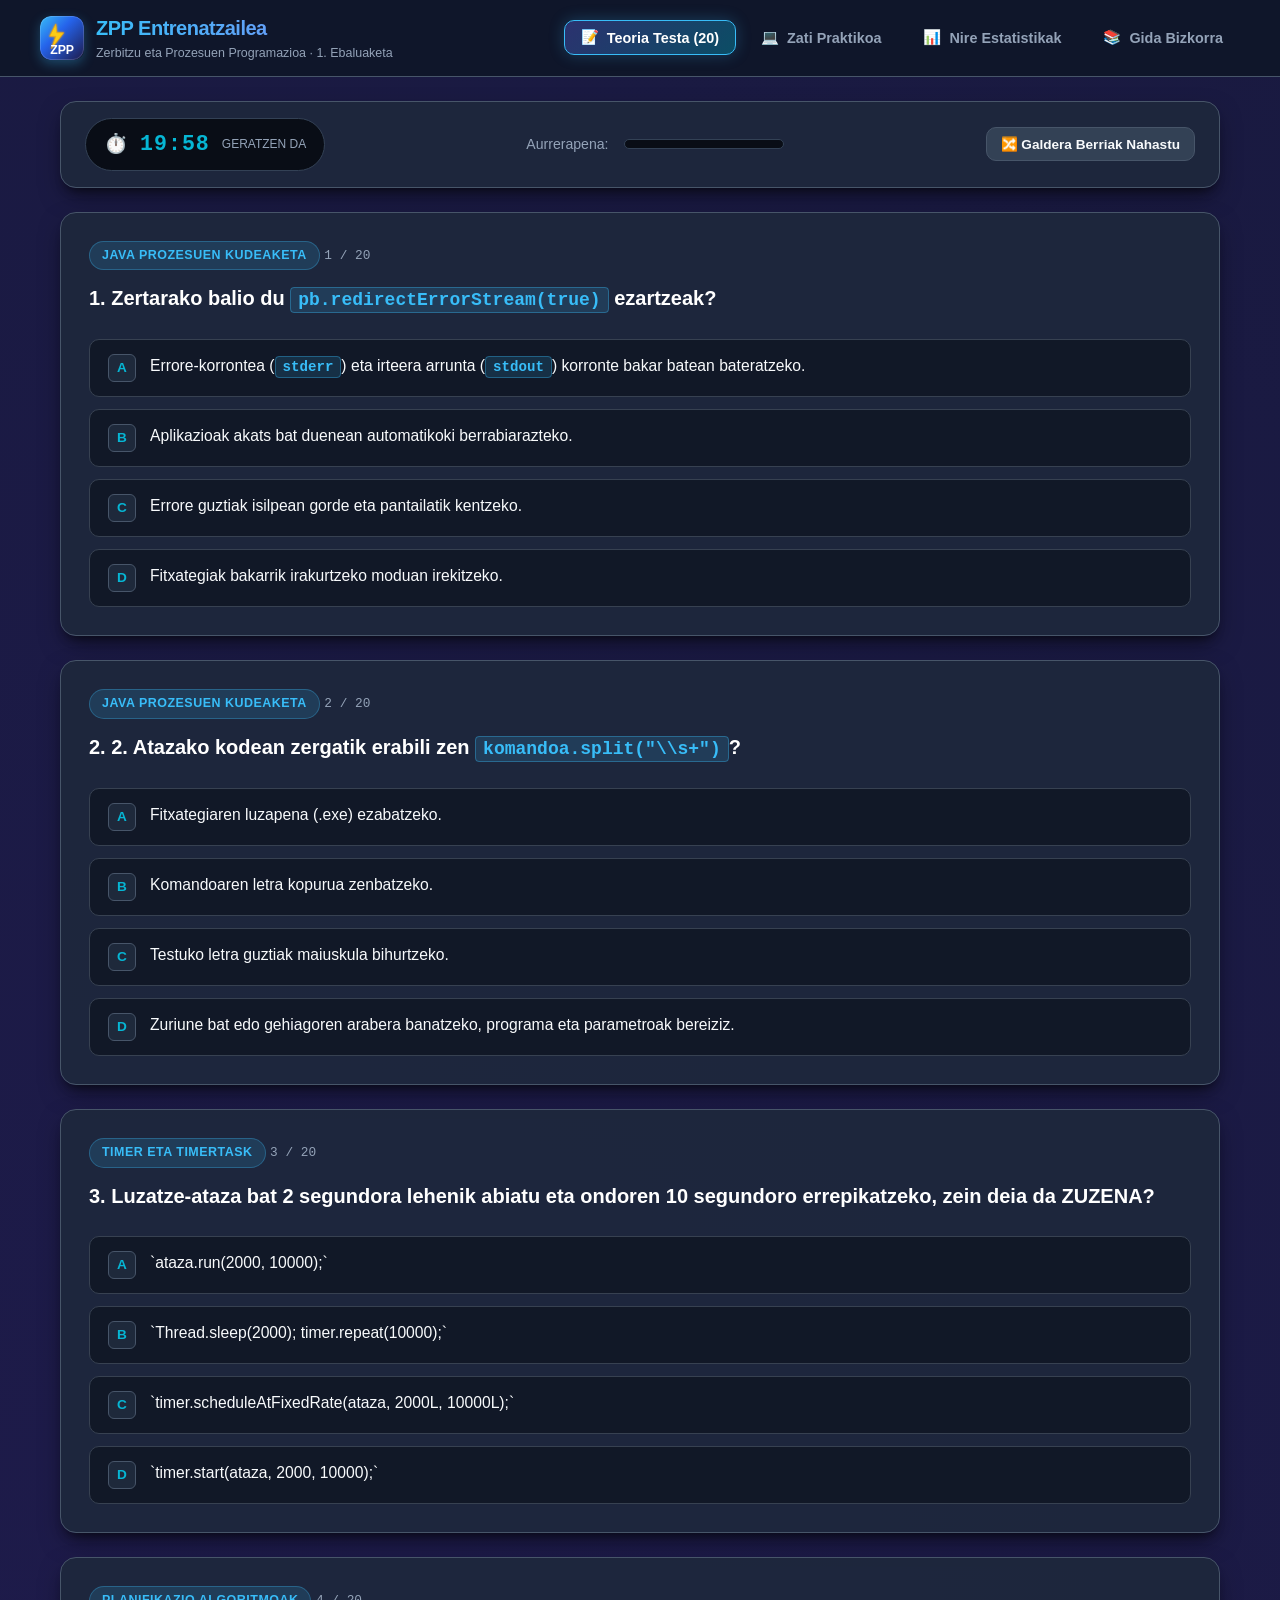
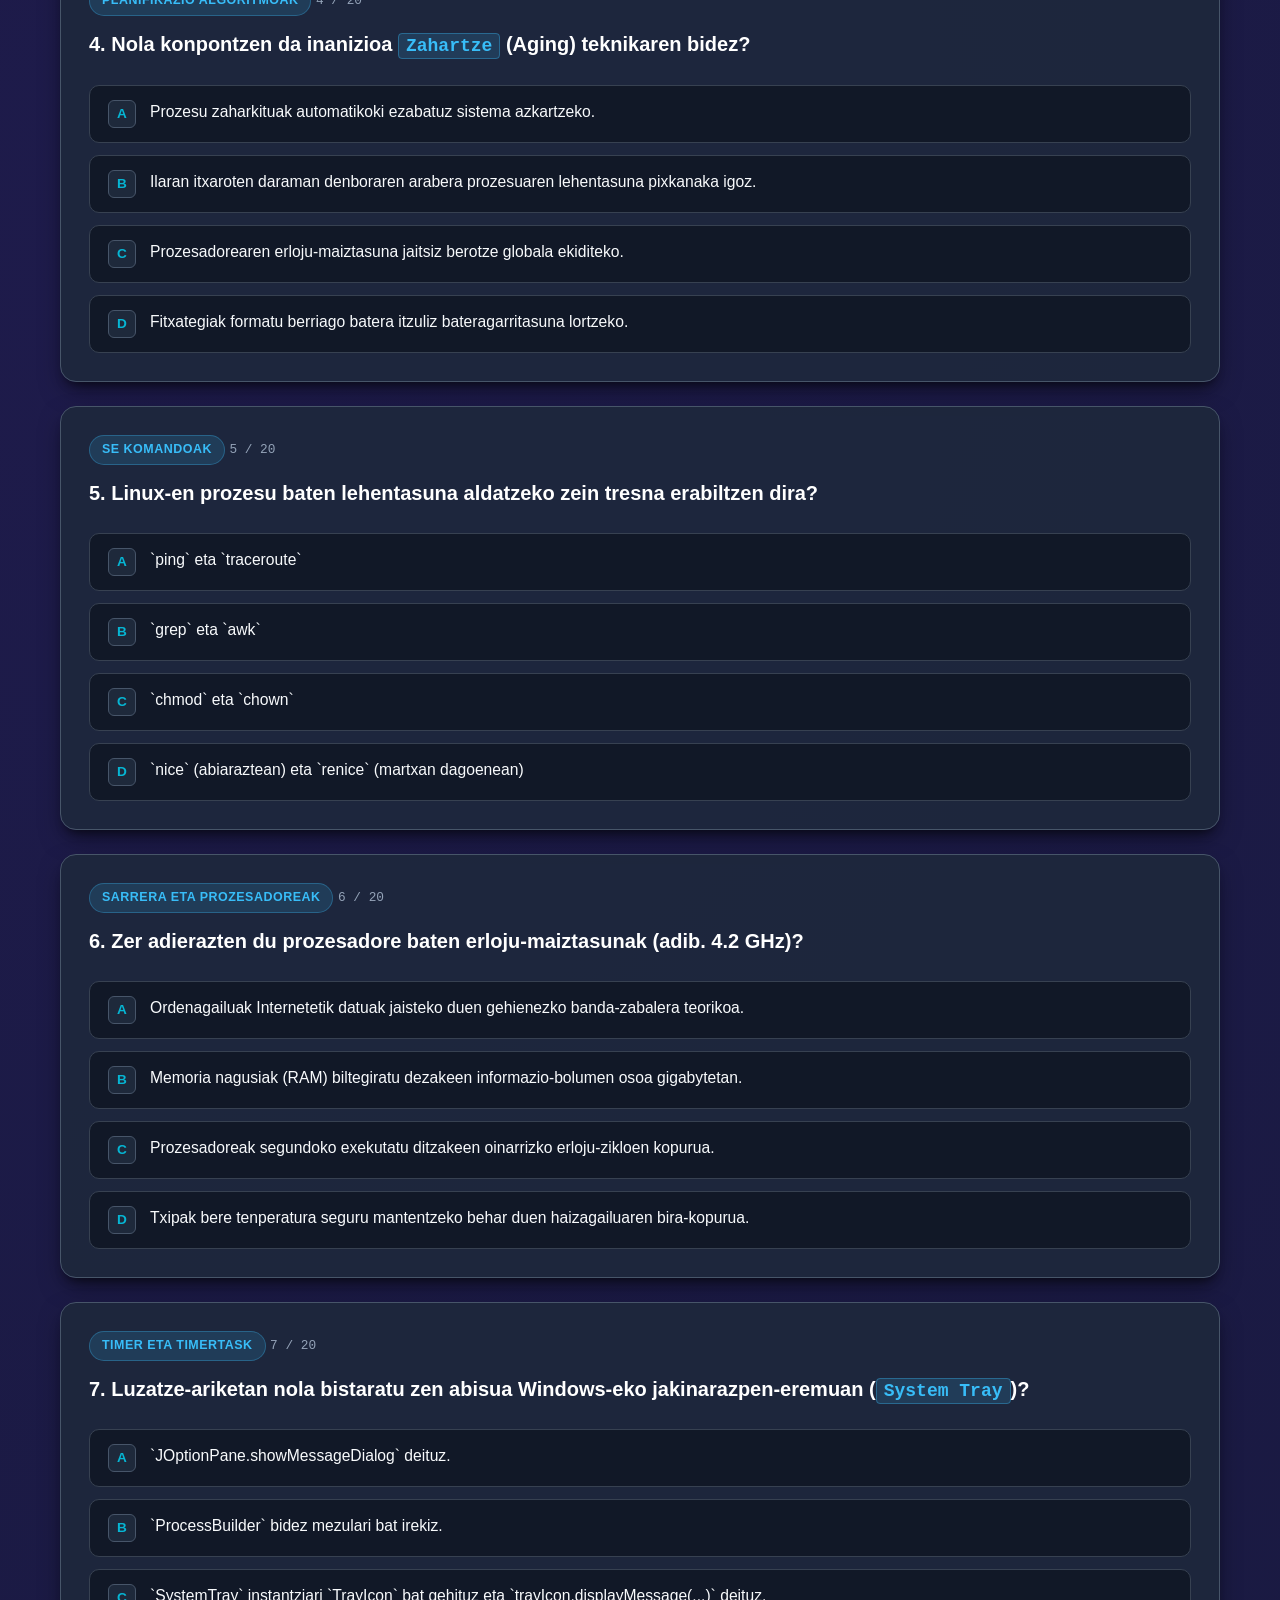
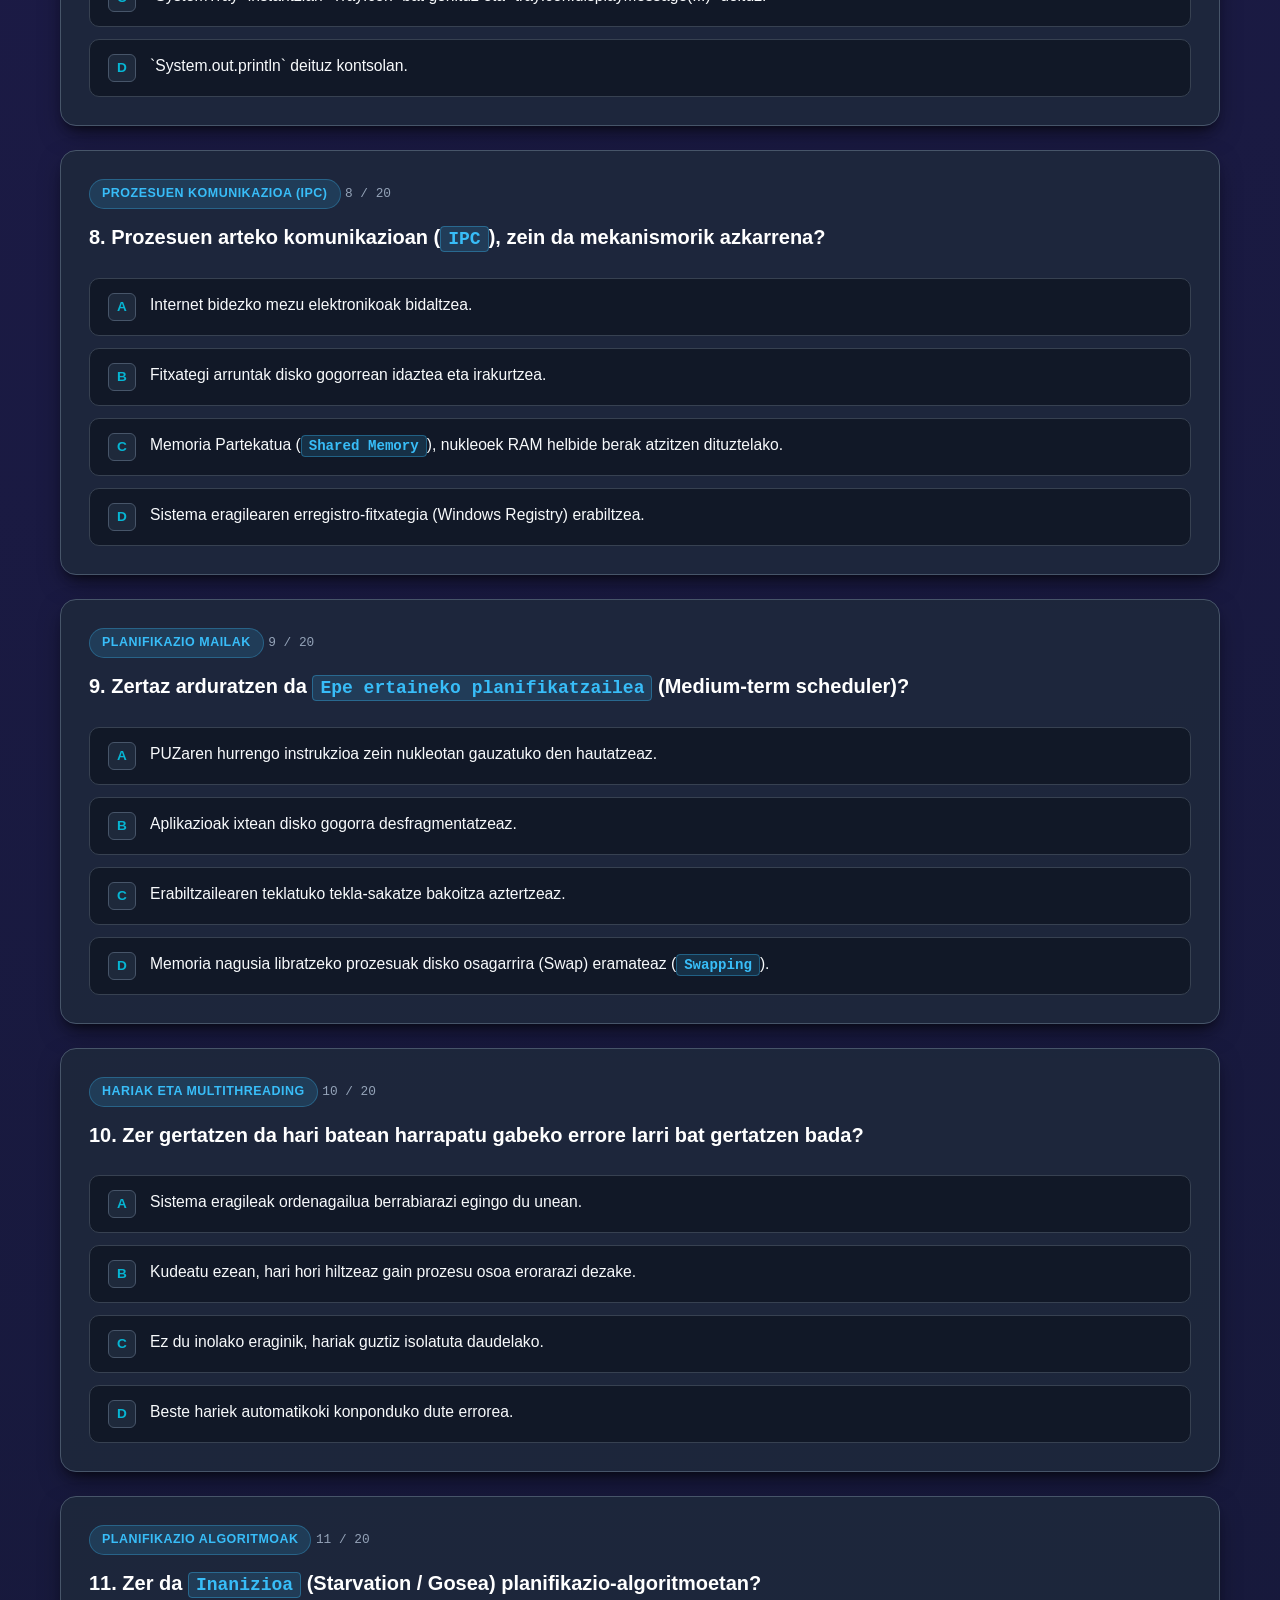
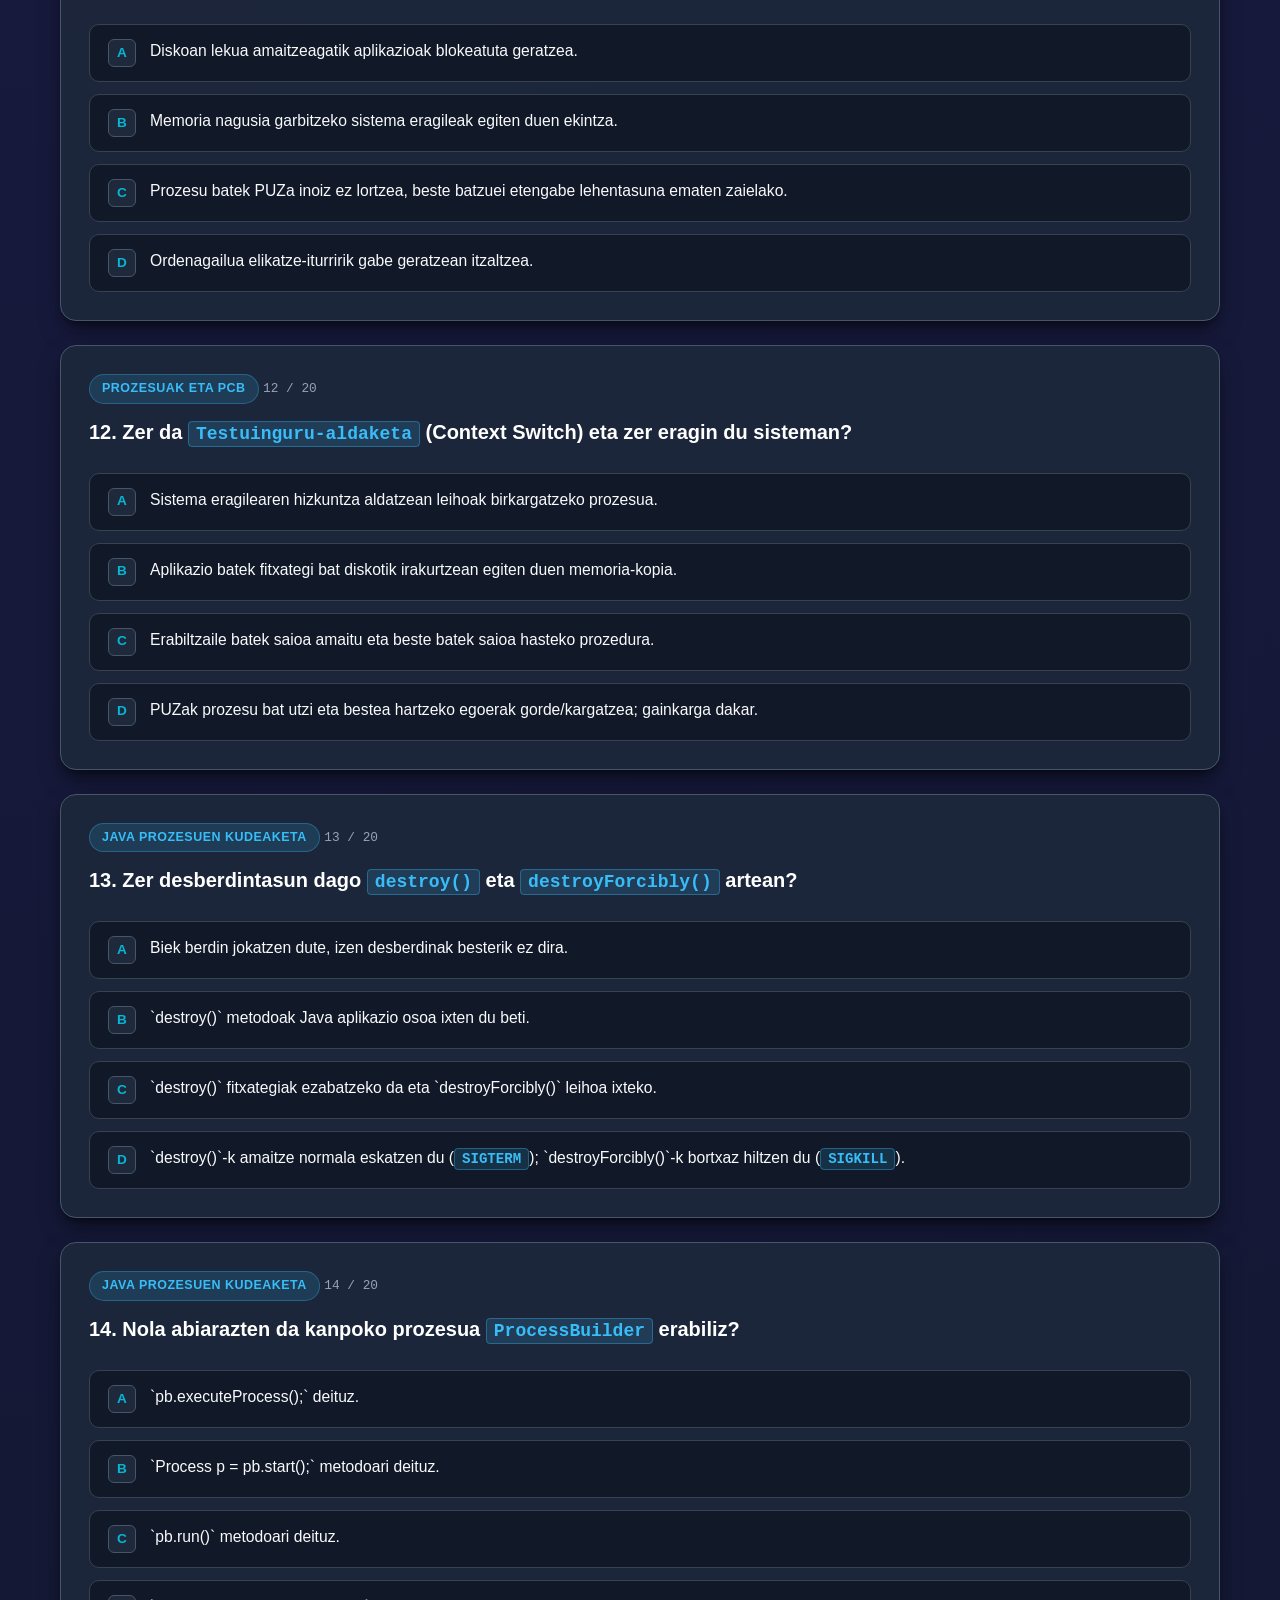
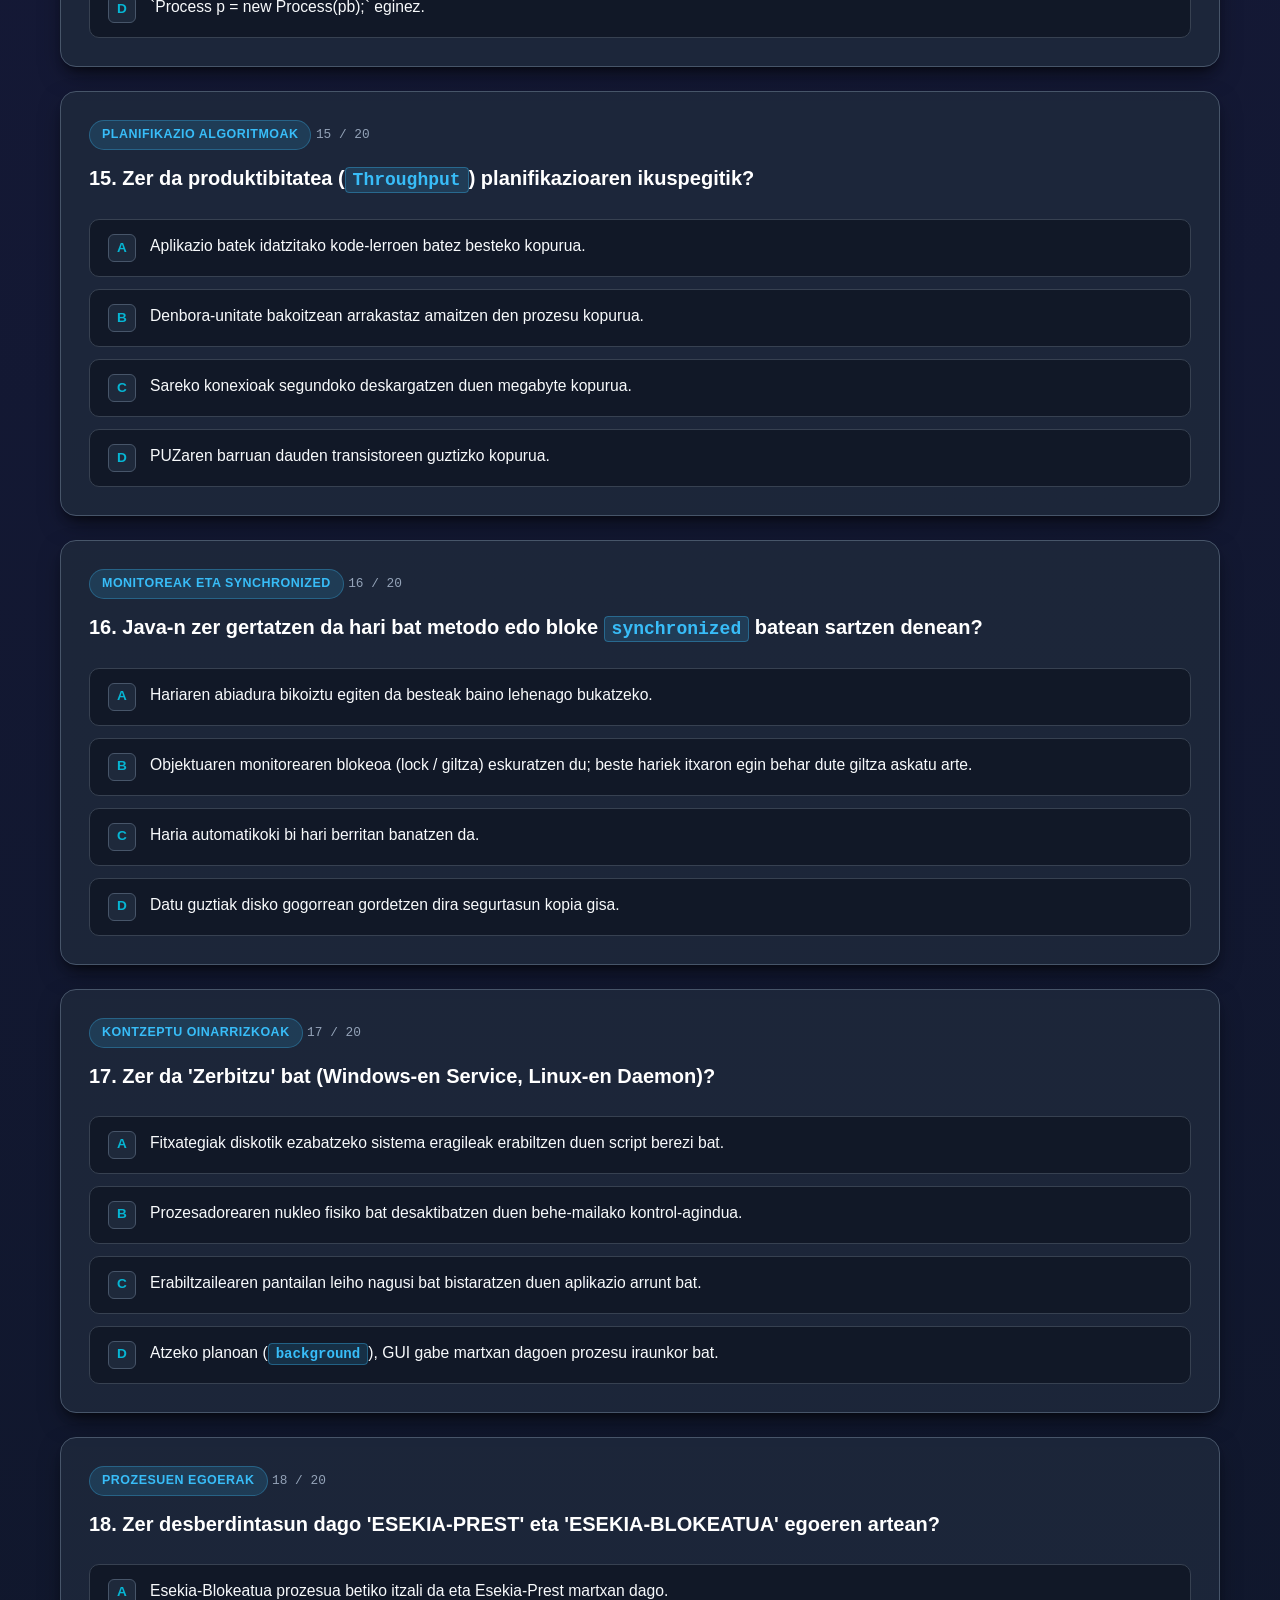
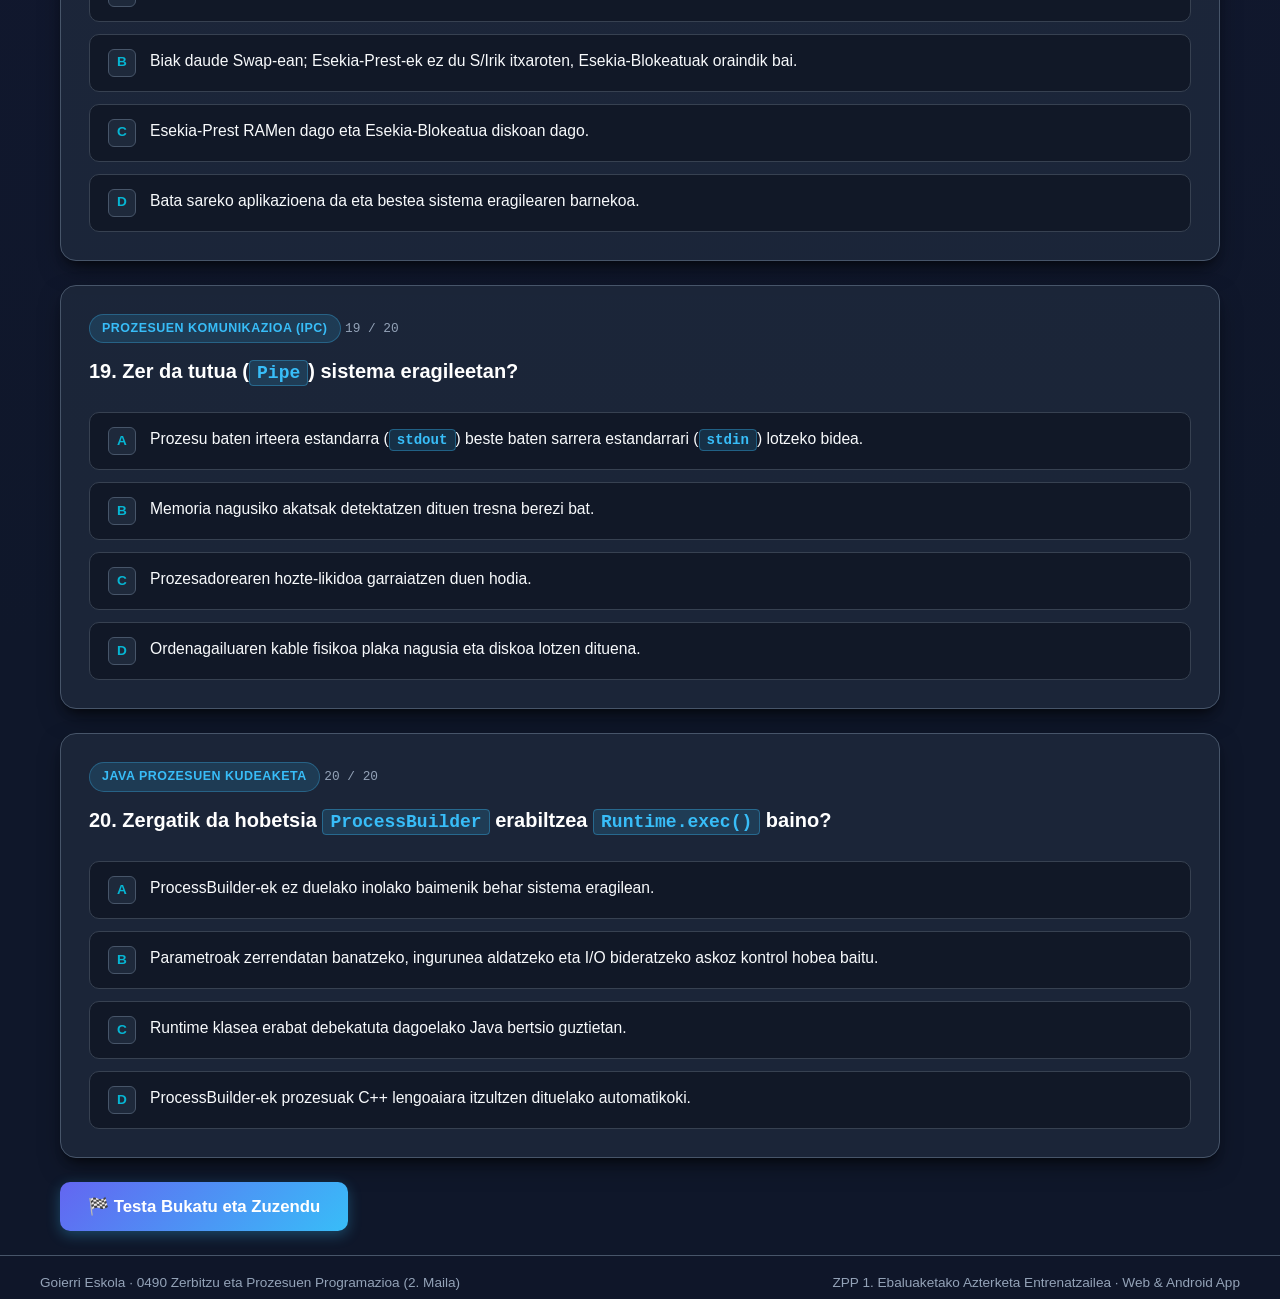
==== zpp_entrenatzailea/app/index.html @ 5a64b6e7 "ZPP 1. Ebaluaketa: Azterketa Entrenatzailea (Web App, Android APK, Ariketak eta Teoria)" ====
<!DOCTYPE html>
<html lang="eu">
<head>
  <meta charset="UTF-8">
  <meta name="viewport" content="width=device-width, initial-scale=1.0">
  <title>ZPP 1. Ebaluaketa - Azterketa Entrenatzailea</title>
  <link rel="stylesheet" href="css/style.css">
  <link rel="icon" type="image/svg+xml" href="icons/favicon.svg">
</head>
<body>

  <!-- =========================================================================
       GOIBURUA ETA NABIGAZIOA
       ========================================================================= -->
  <header>
    <div class="header-container">
      <div class="brand">
        <img src="icons/app-header-icon.svg" class="brand-icon-img" alt="ZPP">
        <div class="brand-text">
          <h1>ZPP Entrenatzailea</h1>
          <span>Zerbitzu eta Prozesuen Programazioa · 1. Ebaluaketa</span>
        </div>
      </div>

      <nav>
        <button class="nav-btn active" data-target="teoria">
          <span>📝</span>
          <span>Teoria Testa (20)</span>
        </button>
        <button class="nav-btn" data-target="praktika">
          <span>💻</span>
          <span>Zati Praktikoa</span>
        </button>
        <button class="nav-btn" data-target="estatistikak">
          <span>📊</span>
          <span>Nire Estatistikak</span>
        </button>
        <button class="nav-btn" data-target="laburpena">
          <span>📚</span>
          <span>Gida Bizkorra</span>
        </button>
      </nav>
    </div>
  </header>

  <!-- =========================================================================
       EDUKI NAGUSIA
       ========================================================================= -->
  <main>

    <!-- TAB 1: TEORIA TESTA -->
    <section id="tab-teoria" class="tab-content active">
      <!-- GOIKO KONTROL BARRA: TENPORIZADOREA ETA AURRERAPENA -->
      <div class="test-top-bar">
        <div class="timer-box">
          <span class="timer-icon">⏱️</span>
          <span id="timer-display" class="timer-value">20:00</span>
          <span style="font-size:0.75rem; color:var(--text-muted); text-transform:uppercase;">Geratzen da</span>
        </div>

        <div class="test-progress-info">
          <div style="font-size:0.88rem; color:var(--text-muted);">Aurrerapena:</div>
          <div class="progress-track">
            <div id="progress-bar-fill" class="progress-fill"></div>
          </div>
        </div>

        <div style="display:flex; gap:8px;">
          <button class="btn-secondary" onclick="eskatuTestaBerrezarri()" style="font-size:0.85rem; padding:8px 14px;">
            🔀 Galdera Berriak Nahastu
          </button>
        </div>
      </div>

      <!-- EMAITZEN TXARTELA (TESTA AMAITZEAN BISTARATZEN DA) -->
      <div id="test-results-card" class="results-card" style="display:none;">
        <div class="results-score-circle">
          <span id="score-num" class="results-score-num">0.0</span>
          <span class="results-score-total">/ 10</span>
        </div>
        <div id="verdict-text" class="results-verdict pass">GAINDITUA!</div>
        <p style="color:var(--text-muted); max-width:600px; margin:0 auto;">
          Aztertu azpian galdera bakoitzaren emaitza xehea eta azalpen teorikoa. Akatsik baduzu, sakatu botoi gorria soilik huts egindakoak birpasatzeko!
        </p>

        <div class="results-stats-row">
          <div class="stat-item">
            <div id="stat-correct-count" class="stat-num correct">0</div>
            <div class="stat-label">Zuzenak</div>
          </div>
          <div class="stat-item">
            <div id="stat-wrong-count" class="stat-num wrong">0</div>
            <div class="stat-label">Okerrak</div>
          </div>
          <div class="stat-item">
            <div id="stat-total-count" class="stat-num total">20</div>
            <div class="stat-label">Guztira</div>
          </div>
        </div>
      </div>

      <!-- GALDEREN ZERRENDA -->
      <div id="test-questions-container"></div>

      <!-- BEHEKO EKINTZA BARRA -->
      <div id="test-actions-bar" class="test-actions"></div>
    </section>

    <!-- TAB 2: ZATI PRAKTIKOA (4 AZTERKETA MODUAK) -->
    <section id="tab-praktika" class="tab-content">
      <div class="sub-nav">
        <button class="sub-nav-btn active" data-mode="azalpenak">📖 Kodearen Azalpena</button>
        <button class="sub-nav-btn" data-mode="betetzeak">🧩 Hutsuneak Bete</button>
        <button class="sub-nav-btn" data-mode="zuzenketak">🐛 Akatsak Zuzendu</button>
        <button class="sub-nav-btn" data-mode="idazteak">✍️ Kode Zatia Idatzi</button>
      </div>

      <!-- 1. MODUA: KODEAREN AZALPENA (KLASEKO ATALAK) -->
      <div id="praktika-azalpenak-panel">
        <div style="display:flex; gap:8px; margin-bottom:16px; flex-wrap:wrap;" id="azalpen-ariketak-list"></div>

        <div class="ide-window">
          <div class="ide-top-bar">
            <div class="ide-dots">
              <span class="ide-dot red"></span>
              <span class="ide-dot yellow"></span>
              <span class="ide-dot green"></span>
            </div>
            <div class="ide-filename">
              <span>📄</span>
              <span id="ide-filename-display">Fitxategia.java</span>
            </div>
            <div style="font-size:0.75rem; color:#64748b; font-family:var(--font-mono);">Java 17 / UTF-8</div>
          </div>
          <div class="code-container" id="ide-code-content"></div>
        </div>

        <div class="question-card">
          <h3 id="azalpen-titulua" style="color:var(--accent-cyan); margin-bottom:6px;">Ariketaren Izenburua</h3>
          <p id="azalpen-deskribapena" style="color:var(--text-muted); margin-bottom:16px;"></p>
          
          <h4 style="color:#fff; margin-bottom:12px;">🔑 Funtsezko Kontzeptuak eta Mekanismoak:</h4>
          <div id="azalpen-kontzeptuak-list"></div>

          <h4 style="color:#fff; margin:20px 0 12px;">❓ Azterketako Balizko Galderak eta Arrazoiketak:</h4>
          <div id="azalpen-galderak-list"></div>
        </div>
      </div>

      <!-- 2. MODUA: KODEAN HUTSUNEAK BETE -->
      <div id="praktika-betetzeak-panel" style="display:none;">
        <div style="display:flex; gap:8px; margin-bottom:16px; flex-wrap:wrap;" id="fill-selector-list"></div>

        <div class="question-card">
          <span class="q-badge">KODE OSATZEA · HUTSUNEAK BETE</span>
          <h3 id="fill-titulua" style="color:#fff; margin:10px 0;">Erronkaren Izenburua</h3>
          <p id="fill-argibidea" style="color:var(--text-muted); margin-bottom:18px;"></p>

          <div class="ide-window">
            <div class="ide-top-bar">
              <div class="ide-dots">
                <span class="ide-dot red"></span>
                <span class="ide-dot yellow"></span>
                <span class="ide-dot green"></span>
              </div>
              <div class="ide-filename"><span>Osatu hutsuneak (_) kode zuzenarekin:</span></div>
              <div></div>
            </div>
            <div class="code-container" id="fill-code-container"></div>
          </div>

          <div style="margin-top:20px; display:flex; gap:12px; align-items:center;">
            <button id="fill-check-btn" class="btn-primary">Egiaztatu Erantzuna</button>
          </div>

          <div id="fill-feedback" style="margin-top:16px; display:none;"></div>
        </div>
      </div>

      <!-- 3. MODUA: AKATSAK ZUZENDU (BUG HUNTER) -->
      <div id="praktika-zuzenketak-panel" style="display:none;">
        <div style="display:flex; gap:8px; margin-bottom:16px; flex-wrap:wrap;" id="bug-selector-list"></div>

        <div class="question-card">
          <span class="q-badge" style="background:rgba(239, 68, 68, 0.2); color:var(--accent-red); border-color:rgba(239, 68, 68, 0.4);">
            BUG HUNTER · AZTERTU ETA ZUZENDU
          </span>
          <h3 id="bug-titulua" style="color:#fff; margin:10px 0;">Erronkaren Izenburua</h3>
          <p id="bug-enuntziatua" style="color:var(--text-muted); margin-bottom:18px;"></p>

          <div class="ide-window">
            <div class="ide-top-bar">
              <div class="ide-dots">
                <span class="ide-dot red"></span>
                <span class="ide-dot yellow"></span>
                <span class="ide-dot green"></span>
              </div>
              <div class="ide-filename"><span>⚠️ Akatsa duen kode zatia:</span></div>
              <div></div>
            </div>
            <div class="code-container" id="bug-code-display"></div>
          </div>

          <h4 style="margin:20px 0 12px; color:var(--accent-yellow);">Zein da akatsa eta nola konpondu?</h4>
          <div class="options-grid" id="bug-options-container"></div>

          <div id="bug-solution-panel" style="display:none;"></div>
        </div>
      </div>

      <!-- 4. MODUA: KODE ZATIA IDATZI -->
      <div id="praktika-idazteak-panel" style="display:none;">
        <div style="display:flex; gap:8px; margin-bottom:16px; flex-wrap:wrap;" id="write-selector-list"></div>

        <div class="question-card">
          <span class="q-badge" style="background:rgba(168, 85, 247, 0.2); color:#c084fc; border-color:rgba(168, 85, 247, 0.4);">
            AZTERKETA ARIKETA · KODEA IDATZI
          </span>
          <h3 id="write-titulua" style="color:#fff; margin:10px 0;">Erronkaren Izenburua</h3>
          <p id="write-argibidea" style="color:var(--text-muted); margin-bottom:18px;"></p>

          <div style="margin-bottom:16px;">
            <label style="display:block; margin-bottom:8px; font-weight:600; color:var(--accent-cyan); font-size:0.9rem;">
              ✍️ Idatzi zure kode soluzioa hemen:
            </label>
            <textarea id="write-user-input" class="code-textarea" rows="8" placeholder="// Idatzi hemen zure Java kodea... (adibidez: synchronized, Thread, ProcessBuilder, etab.)"></textarea>
          </div>

          <div style="display:flex; gap:12px; align-items:center; flex-wrap:wrap;">
            <button id="write-check-btn" class="btn-primary">Egiaztatu Kodea</button>
            <button id="write-solution-btn" class="btn-secondary">Erakutsi Ereduzko Kodea</button>
          </div>

          <div id="write-feedback" style="margin-top:16px; display:none;"></div>
        </div>
      </div>

    </section>

    <!-- TAB 3: ESTATISTIKAK & PUNTU AHULAK -->
    <section id="tab-estatistikak" class="tab-content">
      <div style="margin-bottom:20px; display:flex; justify-content:space-between; align-items:center; flex-wrap:wrap; gap:12px;">
        <div>
          <h2 style="color:var(--accent-cyan); margin-bottom:4px;">📊 Zure Entrenamenduaren Egoera eta Puntuazioa</h2>
          <p style="color:var(--text-muted); font-size:0.9rem;">
            Aztertu zure aurrerapena, asmatze-tasak eta indartu beharreko puntu ahulak azterketa bikain gainditzeko.
          </p>
        </div>
        <button class="btn-secondary" onclick="garbituEstatistikak()" style="font-size:0.8rem; padding:6px 12px;">
          🗑️ Datuak Berrezarri
        </button>
      </div>

      <!-- PUNTU AHULEN ALERTA BEREZIA -->
      <div id="weak-point-container"></div>

      <!-- ERRONKA / MAILA OROKORRA -->
      <div class="question-card" style="margin-bottom:20px; background:linear-gradient(135deg, rgba(30,41,59,0.9), rgba(15,23,42,0.9)); border-color:var(--accent-indigo);">
        <div style="display:flex; justify-content:space-between; align-items:center; flex-wrap:wrap; gap:12px;">
          <div>
            <div style="font-size:0.82rem; color:var(--accent-blue); text-transform:uppercase; font-weight:700;">Zure Entrenamendu Maila</div>
            <h3 id="stat-user-level" style="font-size:1.4rem; color:#fff; margin:4px 0;">Hasiberria (Junior Harilaria)</h3>
            <div id="stat-level-desc" style="font-size:0.85rem; color:var(--text-muted);">Egin testak eta ariketak puntuazioa eta XP igotzeko!</div>
          </div>
          <div style="text-align:right;">
            <div style="font-size:0.82rem; color:var(--text-muted);">Guztira XP</div>
            <div id="stat-total-xp" style="font-size:1.8rem; font-weight:800; color:var(--accent-cyan); font-family:var(--font-mono);">0 XP</div>
          </div>
        </div>
      </div>

      <!-- TRESNA NAGUSIAK (KPIs) -->
      <div class="stats-overview-grid">
        <div class="stat-widget">
          <div class="stat-widget-label">Egindako Testak</div>
          <div id="stat-total-tests" class="stat-widget-num">0</div>
        </div>
        <div class="stat-widget">
          <div class="stat-widget-label">Bataz Besteko Nota</div>
          <div id="stat-avg-score" class="stat-widget-num" style="color:var(--accent-yellow);">-</div>
        </div>
        <div class="stat-widget">
          <div class="stat-widget-label">Nota Altuena</div>
          <div id="stat-max-score" class="stat-widget-num" style="color:var(--accent-green);">-</div>
        </div>
        <div class="stat-widget">
          <div class="stat-widget-label">Praktikak Osatuta</div>
          <div id="stat-practice-completed" class="stat-widget-num" style="color:var(--accent-blue);">0 / 33</div>
        </div>
      </div>

      <!-- GAIAREN ARABERAKO ARRAKASTA ETA PUNTU AHULAK -->
      <div class="question-card" style="margin-bottom:20px;">
        <h3 style="color:#fff; margin-bottom:12px; display:flex; align-items:center; gap:8px;">
          <span>🎯</span>
          <span>Gaien Araberako Asmatze Tasa (Puntu Ahulak detektatzeko)</span>
        </h3>
        <p style="color:var(--text-muted); font-size:0.88rem; margin-bottom:16px;">
          Gai bakoitzean egindako akats eta zuzenen portzentajea. %60tik behera daudenak gorriz nabarmentzen dira.
        </p>
        <div id="stat-topics-breakdown"></div>
      </div>

      <!-- PRAKTIKA MODUEN AURRERAPENA -->
      <div class="question-card">
        <h3 style="color:#fff; margin-bottom:12px; display:flex; align-items:center; gap:8px;">
          <span>💻</span>
          <span>Zati Praktikoaren Aurrerapena (4 Moduak)</span>
        </h3>
        <div id="stat-practical-breakdown" style="display:grid; grid-template-columns:repeat(auto-fit, minmax(220px, 1fr)); gap:14px;"></div>
      </div>
    </section>

    <!-- TAB 4: GIDA BIZKORRA (LABURPENA ETA DIAGRAMAK) -->
    <section id="tab-laburpena" class="tab-content">
      <div style="margin-bottom:20px;">
        <h2 style="color:var(--accent-cyan); margin-bottom:6px;">1. Ebaluaketako Teoria Orokorraren Laburpena</h2>
        <p style="color:var(--text-muted);">
          Gako kontzeptuak, SVG diagramak, taulak, SEren algoritmoak, Java ProcessBuilder, Multithreading, eta Sinkronizazioaren 5 arazo nagusiak begiratu batean.
        </p>
      </div>

      <div id="laburpen-container"></div>
    </section>

  </main>

  <!-- =========================================================================
       MODAL: TESTA AMAITZEKO / NABIGAZIO BAIEZTAPENA
       ========================================================================= -->
  <div id="confirm-modal-overlay" class="modal-overlay">
    <div class="modal-box">
      <h3 id="modal-title-text" class="modal-title">⚠️ Testa martxan dago</h3>
      <p id="modal-message-text" class="modal-msg">Ziur zaude?</p>
      <div class="modal-actions">
        <button id="modal-btn-cancel" class="btn-secondary">Utzi (Jarraitu Testarekin)</button>
        <button id="modal-btn-confirm" class="btn-primary" style="background:var(--accent-red); border-color:var(--accent-red);">Bai, Irten</button>
      </div>
    </div>
  </div>

  <!-- =========================================================================
       OINA
       ========================================================================= -->
  <footer>
    <div style="max-width:1200px; margin:0 auto; display:flex; justify-content:space-between; align-items:center; flex-wrap:wrap; gap:10px;">
      <div>Goierri Eskola · 0490 Zerbitzu eta Prozesuen Programazioa (2. Maila)</div>
      <div>ZPP 1. Ebaluaketako Azterketa Entrenatzailea · Web & Android App</div>
    </div>
  </footer>

  <!-- SCRIPT-AK -->
  <script src="js/galderak.js"></script>
  <script src="js/ariketak.js"></script>
  <script src="js/syntax.js"></script>
  <script src="js/app.js"></script>
</body>
</html>
---- zpp_entrenatzailea/app/css/style.css ----
/* ==========================================================================
   ZPP AZTERKETA ENTRENATZAILEA - ESTILOAK (IDE Dark Theme Modernoa)
   ========================================================================== */

:root {
  --bg-primary: #0f172a;
  --bg-secondary: #1e293b;
  --bg-tertiary: #334155;
  --card-bg: rgba(30, 41, 59, 0.85);
  --card-border: #475569;
  --text-main: #f8fafc;
  --text-muted: #94a3b8;
  --accent-blue: #38bdf8;
  --accent-cyan: #06b6d4;
  --accent-indigo: #6366f1;
  --accent-green: #22c55e;
  --accent-red: #ef4444;
  --accent-orange: #f97316;
  --accent-yellow: #eab308;
  --code-bg: #090d16;
  --code-border: #1e293b;
  --radius-lg: 16px;
  --radius-md: 10px;
  --radius-sm: 6px;
  --shadow: 0 10px 25px -5px rgba(0, 0, 0, 0.5), 0 8px 10px -6px rgba(0, 0, 0, 0.5);
  --font-sans: 'Inter', -apple-system, BlinkMacSystemFont, "Segoe UI", Roboto, sans-serif;
  --font-mono: 'JetBrains Mono', 'Fira Code', Consolas, Monaco, monospace;
}

* {
  box-sizing: border-box;
  margin: 0;
  padding: 0;
}

body {
  font-family: var(--font-sans);
  background: radial-gradient(circle at 10% 20%, #1e1b4b 0%, #0f172a 90%);
  color: var(--text-main);
  min-height: 100vh;
  display: flex;
  flex-direction: column;
  line-height: 1.6;
}

/* --------------------------------------------------------------------------
   NAVBAR & HEADER
   -------------------------------------------------------------------------- */
header {
  background: rgba(15, 23, 42, 0.95);
  backdrop-filter: blur(12px);
  border-bottom: 1px solid var(--card-border);
  position: sticky;
  top: 0;
  z-index: 100;
  padding: 12px 24px;
}

.header-container {
  max-width: 1200px;
  margin: 0 auto;
  display: flex;
  justify-content: space-between;
  align-items: center;
  flex-wrap: wrap;
  gap: 16px;
}

.brand {
  display: flex;
  align-items: center;
  gap: 12px;
  text-decoration: none;
  color: var(--text-main);
}

.brand-icon-img {
  width: 44px;
  height: 44px;
  border-radius: var(--radius-md);
  box-shadow: 0 4px 12px rgba(56, 189, 248, 0.3);
  object-fit: contain;
}

.brand-text h1 {
  font-size: 1.25rem;
  font-weight: 700;
  letter-spacing: -0.5px;
  background: linear-gradient(90deg, #38bdf8, #818cf8);
  -webkit-background-clip: text;
  -webkit-text-fill-color: transparent;
}

.brand-text span {
  font-size: 0.78rem;
  color: var(--text-muted);
  display: block;
}

nav {
  display: flex;
  gap: 8px;
}

.nav-btn {
  background: transparent;
  color: var(--text-muted);
  border: 1px solid transparent;
  padding: 8px 16px;
  border-radius: var(--radius-md);
  font-size: 0.9rem;
  font-weight: 600;
  cursor: pointer;
  transition: all 0.2s ease;
  display: flex;
  align-items: center;
  gap: 8px;
}

.nav-btn:hover {
  color: var(--text-main);
  background: var(--bg-secondary);
}

.nav-btn.active {
  color: #fff;
  background: linear-gradient(135deg, rgba(99, 102, 241, 0.35), rgba(6, 182, 212, 0.35));
  border-color: var(--accent-blue);
  box-shadow: 0 0 15px rgba(56, 189, 248, 0.25);
}

/* --------------------------------------------------------------------------
   MAIN CONTAINER
   -------------------------------------------------------------------------- */
main {
  flex: 1;
  max-width: 1200px;
  width: 100%;
  margin: 24px auto;
  padding: 0 20px;
}

.tab-content {
  display: none;
}

.tab-content.active {
  display: block;
  animation: fadeIn 0.3s ease;
}

@keyframes fadeIn {
  from { opacity: 0; transform: translateY(6px); }
  to { opacity: 1; transform: translateY(0); }
}

/* --------------------------------------------------------------------------
   TIMER & STATUS BAR
   -------------------------------------------------------------------------- */
.test-top-bar {
  background: var(--card-bg);
  border: 1px solid var(--card-border);
  border-radius: var(--radius-lg);
  padding: 16px 24px;
  display: flex;
  justify-content: space-between;
  align-items: center;
  margin-bottom: 24px;
  box-shadow: var(--shadow);
  flex-wrap: wrap;
  gap: 16px;
}

.timer-box {
  display: flex;
  align-items: center;
  gap: 12px;
  background: #090d16;
  padding: 8px 18px;
  border-radius: 9999px;
  border: 1px solid #334155;
}

.timer-box .timer-icon {
  font-size: 1.2rem;
  animation: pulse 1.5s infinite;
}

.timer-value {
  font-family: var(--font-mono);
  font-size: 1.35rem;
  font-weight: 700;
  color: var(--accent-cyan);
  letter-spacing: 1px;
}

.timer-value.warning {
  color: var(--accent-orange);
}

.timer-value.danger {
  color: var(--accent-red);
  animation: blink 0.8s infinite;
}

@keyframes blink {
  50% { opacity: 0.5; }
}

@keyframes pulse {
  0%, 100% { transform: scale(1); }
  50% { transform: scale(1.15); }
}

.test-progress-info {
  display: flex;
  align-items: center;
  gap: 16px;
}

.progress-track {
  width: 160px;
  height: 10px;
  background: #090d16;
  border-radius: 9999px;
  overflow: hidden;
  border: 1px solid #334155;
}

.progress-fill {
  height: 100%;
  background: linear-gradient(90deg, var(--accent-indigo), var(--accent-cyan));
  width: 0%;
  transition: width 0.3s ease;
}

/* --------------------------------------------------------------------------
   QUESTION CARDS & INLINE CODE
   -------------------------------------------------------------------------- */
.question-card {
  background: var(--card-bg);
  border: 1px solid var(--card-border);
  border-radius: var(--radius-lg);
  padding: 28px;
  margin-bottom: 24px;
  box-shadow: var(--shadow);
}

.q-badge {
  display: inline-block;
  background: rgba(56, 189, 248, 0.15);
  color: var(--accent-blue);
  border: 1px solid rgba(56, 189, 248, 0.3);
  padding: 4px 12px;
  border-radius: 9999px;
  font-size: 0.78rem;
  font-weight: 600;
  margin-bottom: 12px;
  text-transform: uppercase;
  letter-spacing: 0.5px;
}

.question-title {
  font-size: 1.25rem;
  font-weight: 600;
  line-height: 1.6;
  margin-bottom: 24px;
  color: #fff;
}

/* Inline Code Highlighter */
.inline-code {
  background: rgba(56, 189, 248, 0.15);
  color: var(--accent-blue);
  border: 1px solid rgba(56, 189, 248, 0.35);
  padding: 2px 7px;
  border-radius: 4px;
  font-family: var(--font-mono);
  font-size: 0.9em;
  font-weight: 600;
}

.inline-code.kw {
  background: rgba(244, 63, 94, 0.15);
  color: #fb7185;
  border-color: rgba(244, 63, 94, 0.35);
}

.inline-code.fn {
  background: rgba(250, 204, 21, 0.15);
  color: #fde047;
  border-color: rgba(250, 204, 21, 0.35);
}

.options-grid {
  display: flex;
  flex-direction: column;
  gap: 12px;
}

.option-btn {
  background: #111827;
  border: 1px solid #374151;
  border-radius: var(--radius-md);
  padding: 14px 18px;
  text-align: left;
  color: var(--text-main);
  cursor: pointer;
  font-size: 0.98rem;
  display: flex;
  align-items: flex-start;
  gap: 14px;
  transition: all 0.2s ease;
  line-height: 1.5;
}

.option-btn:hover:not(.disabled) {
  background: #1f2937;
  border-color: var(--accent-blue);
  transform: translateX(4px);
}

.option-letter {
  display: inline-flex;
  align-items: center;
  justify-content: center;
  width: 28px;
  height: 28px;
  min-width: 28px;
  background: #1e293b;
  border: 1px solid #475569;
  border-radius: var(--radius-sm);
  font-weight: 700;
  font-size: 0.85rem;
  color: var(--accent-cyan);
}

.option-btn.selected {
  background: rgba(99, 102, 241, 0.25);
  border-color: var(--accent-indigo);
}

.option-btn.selected .option-letter {
  background: var(--accent-indigo);
  color: #fff;
  border-color: transparent;
}

.option-btn.correct {
  background: rgba(34, 197, 94, 0.2) !important;
  border-color: var(--accent-green) !important;
}

.option-btn.correct .option-letter {
  background: var(--accent-green) !important;
  color: #000 !important;
}

.option-btn.wrong {
  background: rgba(239, 68, 68, 0.2) !important;
  border-color: var(--accent-red) !important;
}

.option-btn.wrong .option-letter {
  background: var(--accent-red) !important;
  color: #fff !important;
}

.explanation-box {
  margin-top: 16px;
  padding: 16px;
  border-radius: var(--radius-md);
  background: rgba(15, 23, 42, 0.9);
  border-left: 4px solid var(--accent-blue);
  font-size: 0.92rem;
  line-height: 1.6;
}

/* --------------------------------------------------------------------------
   CONTROLS & ACTION BUTTONS
   -------------------------------------------------------------------------- */
.test-actions {
  display: flex;
  justify-content: space-between;
  align-items: center;
  gap: 16px;
  margin-top: 24px;
  flex-wrap: wrap;
}

.btn-primary {
  background: linear-gradient(135deg, var(--accent-indigo), var(--accent-blue));
  color: #fff;
  border: none;
  padding: 12px 24px;
  border-radius: var(--radius-md);
  font-weight: 700;
  font-size: 0.95rem;
  cursor: pointer;
  box-shadow: 0 4px 14px rgba(56, 189, 248, 0.3);
  transition: all 0.2s ease;
  display: inline-flex;
  align-items: center;
  gap: 8px;
}

.btn-primary:hover {
  transform: translateY(-2px);
  box-shadow: 0 6px 20px rgba(56, 189, 248, 0.45);
}

.btn-secondary {
  background: var(--bg-tertiary);
  color: var(--text-main);
  border: 1px solid var(--card-border);
  padding: 10px 20px;
  border-radius: var(--radius-md);
  font-weight: 600;
  font-size: 0.92rem;
  cursor: pointer;
  transition: all 0.2s ease;
}

.btn-secondary:hover {
  background: #475569;
}

.btn-success {
  background: linear-gradient(135deg, #16a34a, var(--accent-green));
  color: #fff;
  border: none;
  padding: 12px 28px;
  border-radius: var(--radius-md);
  font-weight: 700;
  font-size: 1rem;
  cursor: pointer;
  box-shadow: 0 4px 14px rgba(34, 197, 94, 0.3);
}

.btn-danger {
  background: linear-gradient(135deg, #dc2626, var(--accent-red));
  color: #fff;
  border: none;
  padding: 12px 24px;
  border-radius: var(--radius-md);
  font-weight: 700;
  cursor: pointer;
}

/* --------------------------------------------------------------------------
   RESULTS SCREEN
   -------------------------------------------------------------------------- */
.results-card {
  background: var(--card-bg);
  border: 1px solid var(--card-border);
  border-radius: var(--radius-lg);
  padding: 36px;
  text-align: center;
  box-shadow: var(--shadow);
  margin-bottom: 24px;
}

.results-score-circle {
  width: 140px;
  height: 140px;
  border-radius: 50%;
  margin: 0 auto 20px;
  display: flex;
  flex-direction: column;
  align-items: center;
  justify-content: center;
  background: radial-gradient(circle, #1e293b, #090d16);
  border: 4px solid var(--accent-cyan);
  box-shadow: 0 0 25px rgba(6, 182, 212, 0.35);
}

.results-score-num {
  font-size: 2.5rem;
  font-weight: 800;
  color: #fff;
  line-height: 1;
}

.results-score-total {
  font-size: 0.9rem;
  color: var(--text-muted);
}

.results-verdict {
  font-size: 1.5rem;
  font-weight: 700;
  margin-bottom: 10px;
}

.results-verdict.pass {
  color: var(--accent-green);
}

.results-verdict.fail {
  color: var(--accent-red);
}

.results-stats-row {
  display: flex;
  justify-content: center;
  gap: 24px;
  margin: 24px 0;
  flex-wrap: wrap;
}

.stat-item {
  background: #090d16;
  border: 1px solid #334155;
  border-radius: var(--radius-md);
  padding: 12px 20px;
  min-width: 120px;
}

.stat-num {
  font-size: 1.4rem;
  font-weight: 700;
}

.stat-num.correct { color: var(--accent-green); }
.stat-num.wrong { color: var(--accent-red); }
.stat-num.total { color: var(--accent-cyan); }

.stat-label {
  font-size: 0.8rem;
  color: var(--text-muted);
  text-transform: uppercase;
}

/* --------------------------------------------------------------------------
   ZATI PRAKTIKOA: CODE CONTAINER & SCROLL HORIZONTALA
   -------------------------------------------------------------------------- */
.sub-nav {
  display: flex;
  gap: 8px;
  margin-bottom: 20px;
  border-bottom: 1px solid var(--card-border);
  padding-bottom: 12px;
  overflow-x: auto;
}

.sub-nav-btn {
  background: #1e293b;
  border: 1px solid #334155;
  color: var(--text-muted);
  padding: 10px 18px;
  border-radius: var(--radius-md);
  font-size: 0.88rem;
  font-weight: 600;
  cursor: pointer;
  white-space: nowrap;
  transition: all 0.2s ease;
}

.sub-nav-btn:hover {
  background: #334155;
  color: #fff;
}

.sub-nav-btn.active {
  background: linear-gradient(135deg, var(--accent-indigo), var(--accent-cyan));
  color: #fff;
  border-color: var(--accent-blue);
  box-shadow: 0 4px 12px rgba(6, 182, 212, 0.3);
}

.ide-window {
  background: var(--code-bg);
  border: 1px solid #334155;
  border-radius: var(--radius-lg);
  overflow: hidden;
  box-shadow: var(--shadow);
  margin-bottom: 24px;
}

.ide-top-bar {
  background: #111827;
  padding: 10px 16px;
  display: flex;
  align-items: center;
  justify-content: space-between;
  border-bottom: 1px solid #1f2937;
}

.ide-dots {
  display: flex;
  gap: 6px;
}

.ide-dot {
  width: 12px;
  height: 12px;
  border-radius: 50%;
}

.ide-dot.red { background: #ef4444; }
.ide-dot.yellow { background: #f59e0b; }
.ide-dot.green { background: #10b981; }

.ide-filename {
  font-family: var(--font-mono);
  font-size: 0.85rem;
  color: #94a3b8;
  display: flex;
  align-items: center;
  gap: 8px;
}

/* KODEAREN BISTARATZE GARBIA - SCROLL HORIZONTALA ETA PARRAFADARIK GABE */
.code-container {
  padding: 18px 22px;
  overflow-x: auto !important;
  white-space: pre !important;
  word-wrap: normal !important;
  word-break: normal !important;
  font-family: var(--font-mono);
  font-size: 0.92rem;
  line-height: 1.6;
  tab-size: 4;
}

.code-container code {
  white-space: pre !important;
  word-wrap: normal !important;
  word-break: normal !important;
  font-family: inherit;
  display: block;
}

/* Syntax Token Colors (IDE Dark Style) */
.token-keyword { color: #f43f5e; font-weight: bold; }      /* public, class, synchronized, volatile, if, return */
.token-type { color: #38bdf8; font-weight: 600; }          /* ProcessBuilder, Thread, String, int, boolean */
.token-method { color: #fbbf24; font-weight: 600; }        /* start(), run(), pid(), sleep(), invokeLater() */
.token-variable { color: #93c5fd; }                         /* giltza, irabazlea, lasterketaAmaituta, kontagailua */
.token-operator { color: #f1f5f9; font-weight: 600; }       /* =, ==, !=, &&, ||, ++, -> */
.token-string { color: #4ade80; }                           /* "notepad.exe", "Autoa " */
.token-comment { color: #94a3b8; font-style: italic; }       /* // azalpenak */
.token-number { color: #c084fc; font-weight: 600; }         /* 100, 1000L, 0.1 */
.token-annotation { color: #f59e0b; font-weight: bold; }   /* @Override */

/* DIAGRAMAK (SVG Bektorial Garbiak) */
.diagram-box {
  background: #090d16;
  border: 1px solid #334155;
  border-radius: var(--radius-md);
  padding: 16px;
  margin: 16px 0;
  overflow-x: auto;
  text-align: center;
}

.diagram-box svg {
  max-width: 100%;
  height: auto;
  display: inline-block;
  vertical-align: middle;
}

/* ESTATISTIKA ETA AURRERAPEN PANELA */
.stats-overview-grid {
  display: grid;
  grid-template-columns: repeat(auto-fit, minmax(220px, 1fr));
  gap: 16px;
  margin-bottom: 24px;
}

.stat-widget {
  background: var(--card-bg);
  border: 1px solid var(--card-border);
  border-radius: var(--radius-md);
  padding: 20px;
  text-align: center;
  position: relative;
  overflow: hidden;
}

.stat-widget::before {
  content: '';
  position: absolute;
  top: 0;
  left: 0;
  right: 0;
  height: 4px;
  background: linear-gradient(90deg, var(--accent-blue), var(--accent-indigo));
}

.stat-widget-num {
  font-size: 2.2rem;
  font-weight: 800;
  font-family: var(--font-mono);
  margin-top: 6px;
  color: #fff;
}

.stat-widget-label {
  font-size: 0.85rem;
  color: var(--text-muted);
  text-transform: uppercase;
  letter-spacing: 0.5px;
}

.weak-alert-box {
  background: rgba(239, 68, 68, 0.12);
  border: 1px solid rgba(239, 68, 68, 0.4);
  border-radius: var(--radius-md);
  padding: 20px;
  margin-bottom: 24px;
  display: flex;
  align-items: center;
  justify-content: space-between;
  flex-wrap: wrap;
  gap: 16px;
}

.topic-row {
  display: flex;
  align-items: center;
  justify-content: space-between;
  padding: 12px 16px;
  background: rgba(15, 23, 42, 0.6);
  border-radius: var(--radius-sm);
  margin-bottom: 10px;
  border-left: 4px solid var(--card-border);
}

.topic-bar-bg {
  width: 140px;
  height: 8px;
  background: #334155;
  border-radius: 4px;
  overflow: hidden;
  margin-left: 12px;
}

.topic-bar-fill {
  height: 100%;
  border-radius: 4px;
  transition: width 0.4s ease;
}

.concept-card {
  background: var(--card-bg);
  border: 1px solid var(--card-border);
  border-radius: var(--radius-md);
  padding: 16px;
  margin-bottom: 12px;
}

.concept-title {
  font-family: var(--font-mono);
  color: var(--accent-cyan);
  font-size: 0.95rem;
  font-weight: 600;
  margin-bottom: 6px;
}

.concept-body {
  font-size: 0.9rem;
  color: var(--text-main);
  line-height: 1.6;
}

/* --------------------------------------------------------------------------
   CODE COMPLETION & WRITING INPUTS
   -------------------------------------------------------------------------- */
.fill-input {
  background: #0f172a;
  border: 2px solid var(--accent-cyan);
  color: #fff;
  font-family: var(--font-mono);
  font-size: 0.92rem;
  padding: 4px 10px;
  border-radius: var(--radius-sm);
  outline: none;
  min-width: 140px;
  display: inline-block;
  vertical-align: middle;
}

.fill-input:focus {
  box-shadow: 0 0 10px rgba(6, 182, 212, 0.5);
  border-color: #38bdf8;
}

.code-textarea {
  width: 100%;
  height: 160px;
  background: #090d16;
  border: 1px solid #334155;
  color: #f8fafc;
  font-family: var(--font-mono);
  font-size: 0.9rem;
  padding: 14px;
  border-radius: var(--radius-md);
  resize: vertical;
  line-height: 1.5;
  outline: none;
}

.code-textarea:focus {
  border-color: var(--accent-cyan);
  box-shadow: 0 0 12px rgba(6, 182, 212, 0.3);
}

/* --------------------------------------------------------------------------
   CONFIRMATION MODAL (EZ USTEKABEAN TESTA ITXI)
   -------------------------------------------------------------------------- */
.modal-overlay {
  position: fixed;
  inset: 0;
  background: rgba(0, 0, 0, 0.75);
  backdrop-filter: blur(4px);
  display: flex;
  align-items: center;
  justify-content: center;
  z-index: 1000;
  padding: 20px;
  opacity: 0;
  pointer-events: none;
  transition: opacity 0.2s ease;
}

.modal-overlay.active {
  opacity: 1;
  pointer-events: auto;
}

.modal-box {
  background: var(--bg-secondary);
  border: 1px solid var(--card-border);
  border-radius: var(--radius-lg);
  padding: 28px;
  max-width: 480px;
  width: 100%;
  box-shadow: 0 20px 40px rgba(0, 0, 0, 0.6);
  transform: translateY(10px);
  transition: transform 0.2s ease;
}

.modal-overlay.active .modal-box {
  transform: translateY(0);
}

.modal-title {
  font-size: 1.2rem;
  font-weight: 700;
  color: var(--accent-orange);
  margin-bottom: 12px;
  display: flex;
  align-items: center;
  gap: 8px;
}

.modal-msg {
  color: var(--text-main);
  font-size: 0.95rem;
  margin-bottom: 24px;
  line-height: 1.5;
}

.modal-actions {
  display: flex;
  justify-content: flex-end;
  gap: 12px;
}

/* --------------------------------------------------------------------------
   FOOTER
   -------------------------------------------------------------------------- */
footer {
  background: rgba(15, 23, 42, 0.95);
  border-top: 1px solid var(--card-border);
  padding: 16px 24px;
  text-align: center;
  color: var(--text-muted);
  font-size: 0.85rem;
}

/* --------------------------------------------------------------------------
   RESPONSIVE DESIGN (MUGIKORRAK ETA TABLETAK)
   -------------------------------------------------------------------------- */
@media (max-width: 768px) {
  header {
    padding: 10px 14px;
  }
  
  .header-container {
    flex-direction: column;
    align-items: stretch;
  }
  
  nav {
    justify-content: space-around;
    width: 100%;
  }

  .nav-btn {
    padding: 6px 10px;
    font-size: 0.82rem;
  }
  
  .question-card {
    padding: 18px;
  }
  
  .question-title {
    font-size: 1.05rem;
  }
  
  .option-btn {
    padding: 12px 14px;
    font-size: 0.9rem;
  }
  
  .code-container {
    font-size: 0.82rem;
    padding: 14px;
  }
}
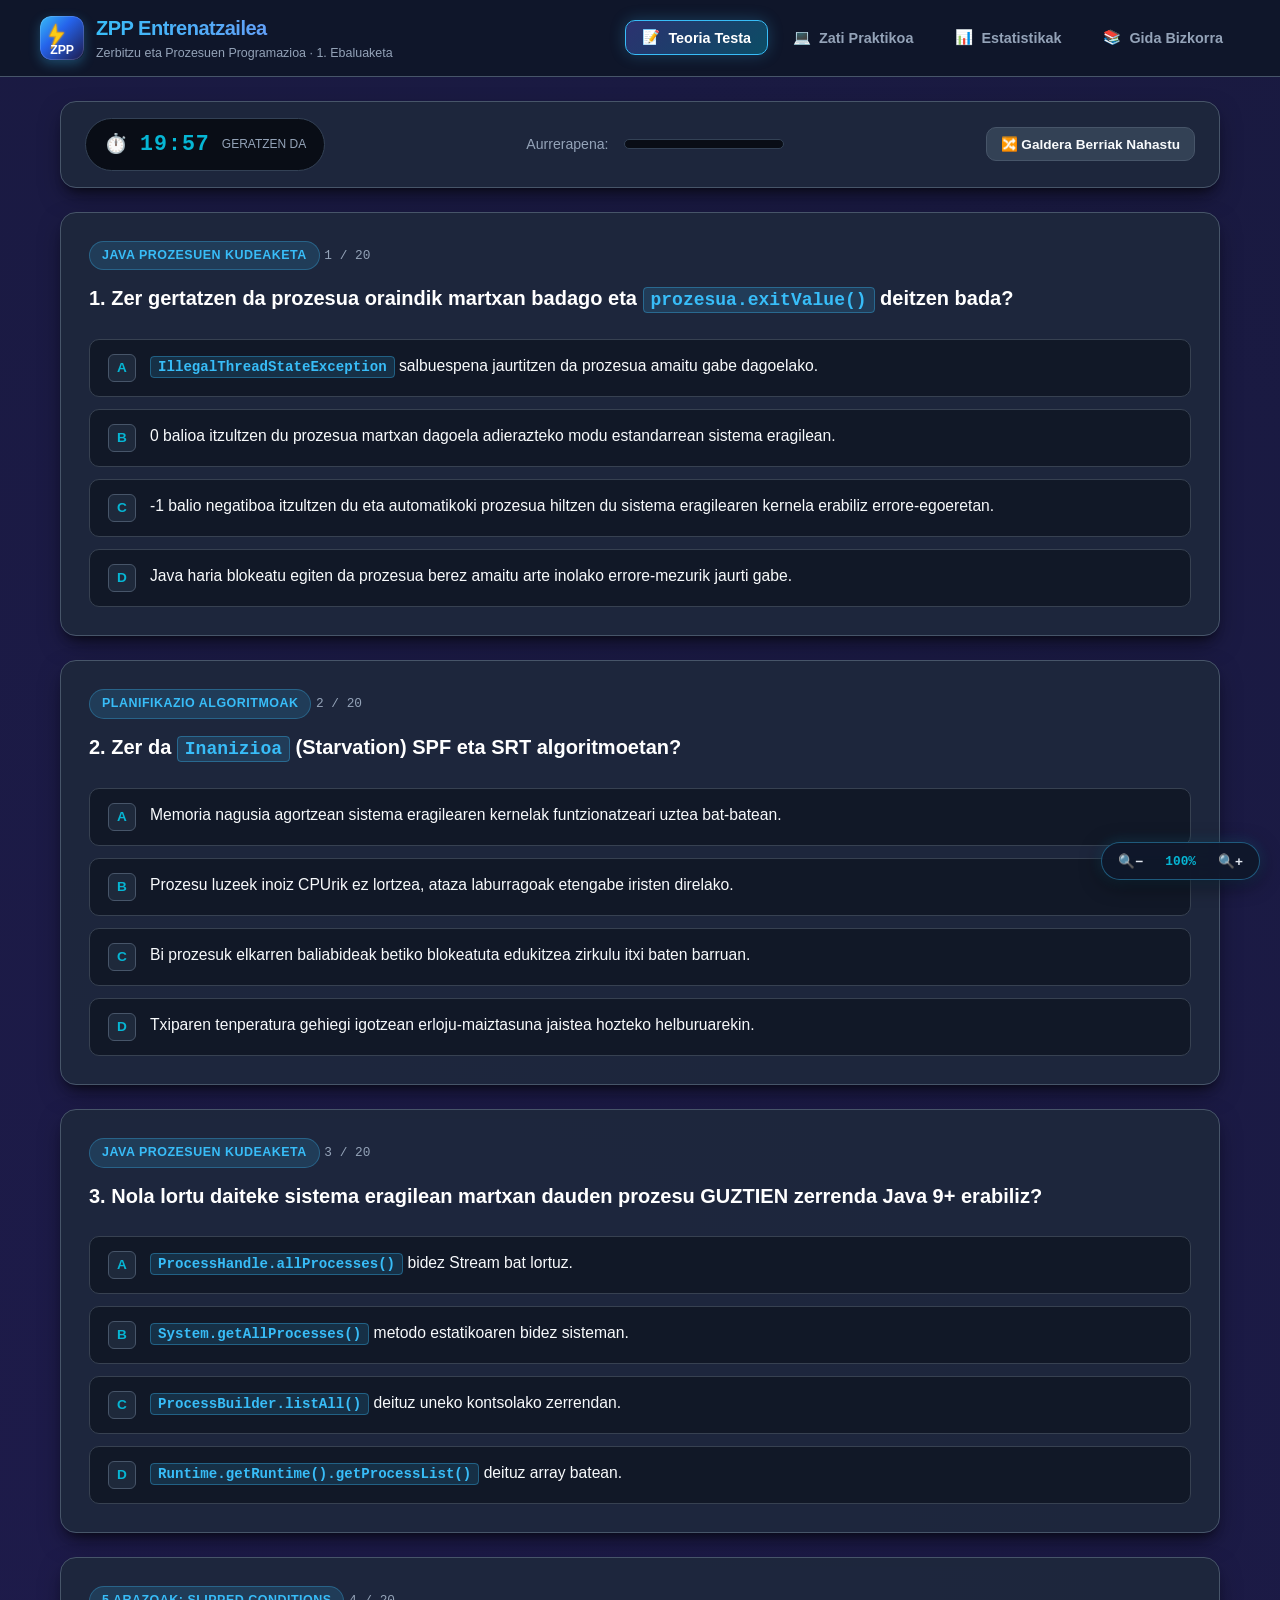
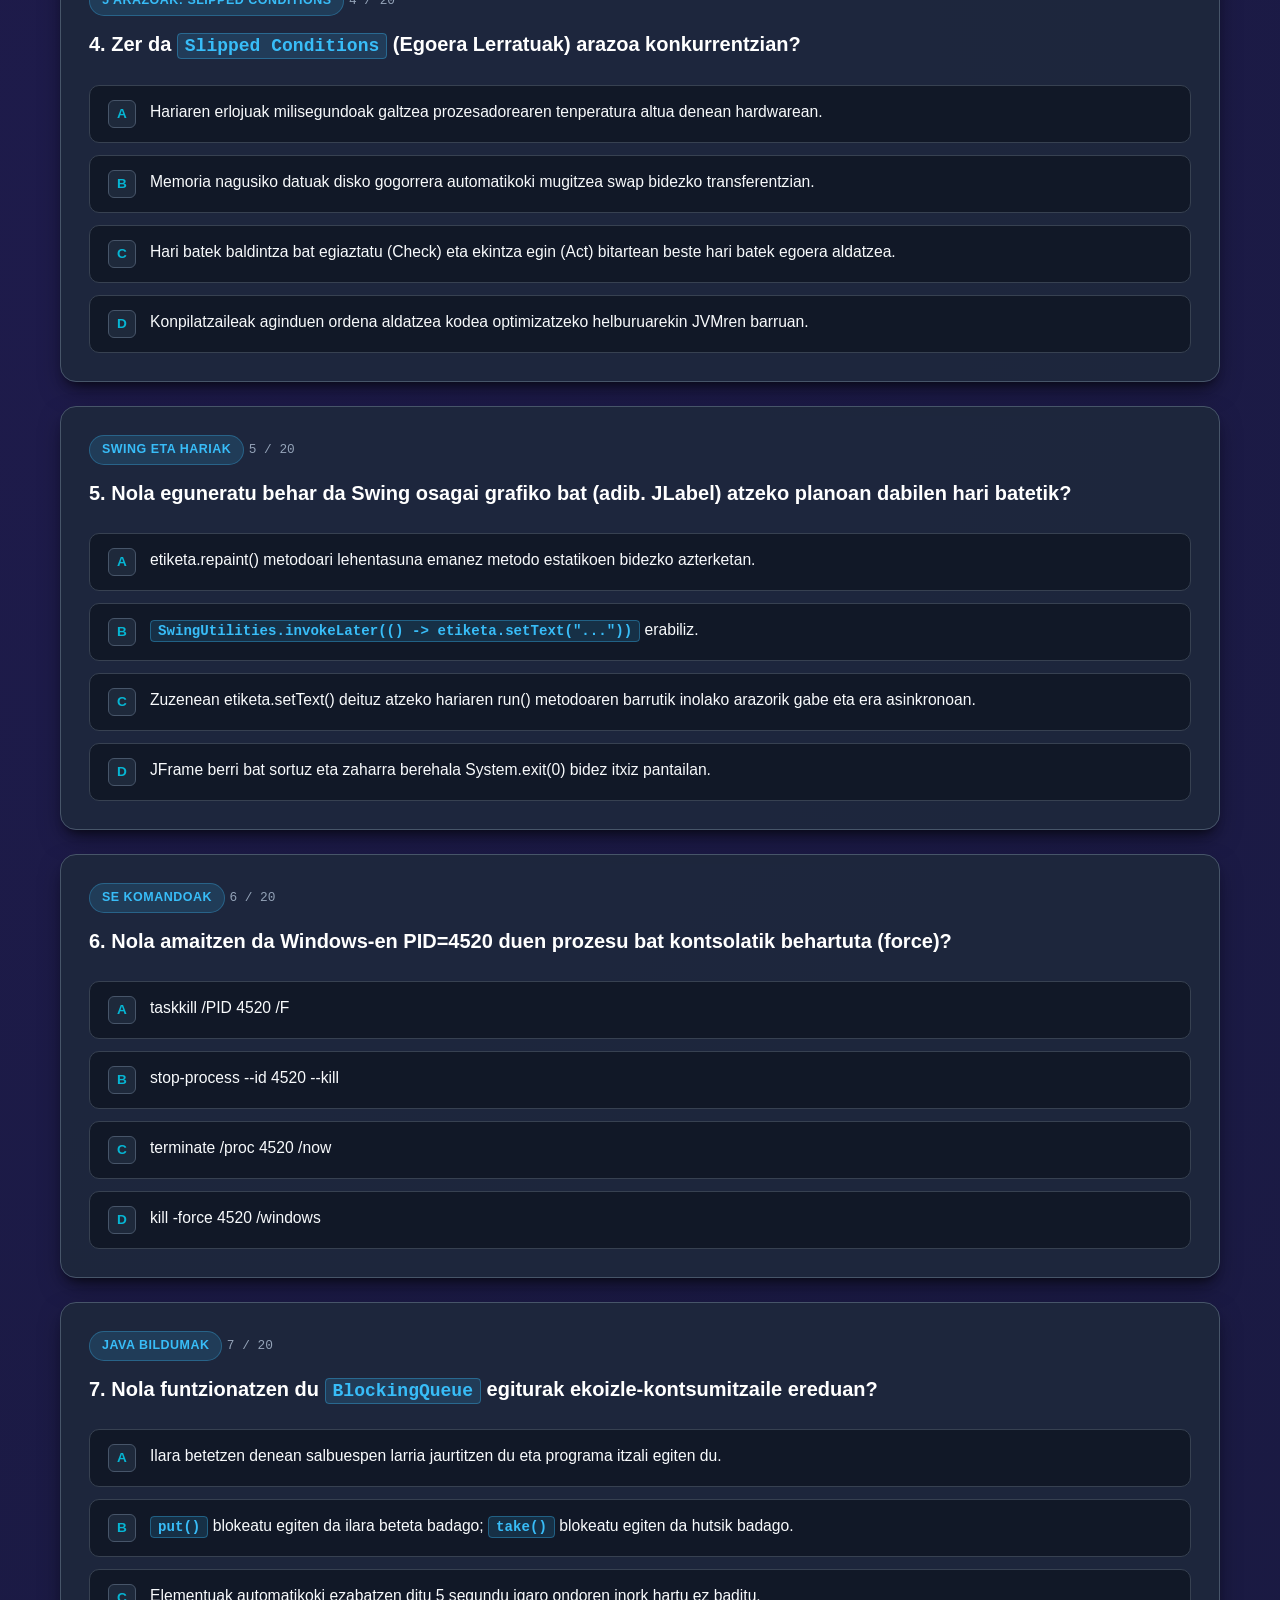
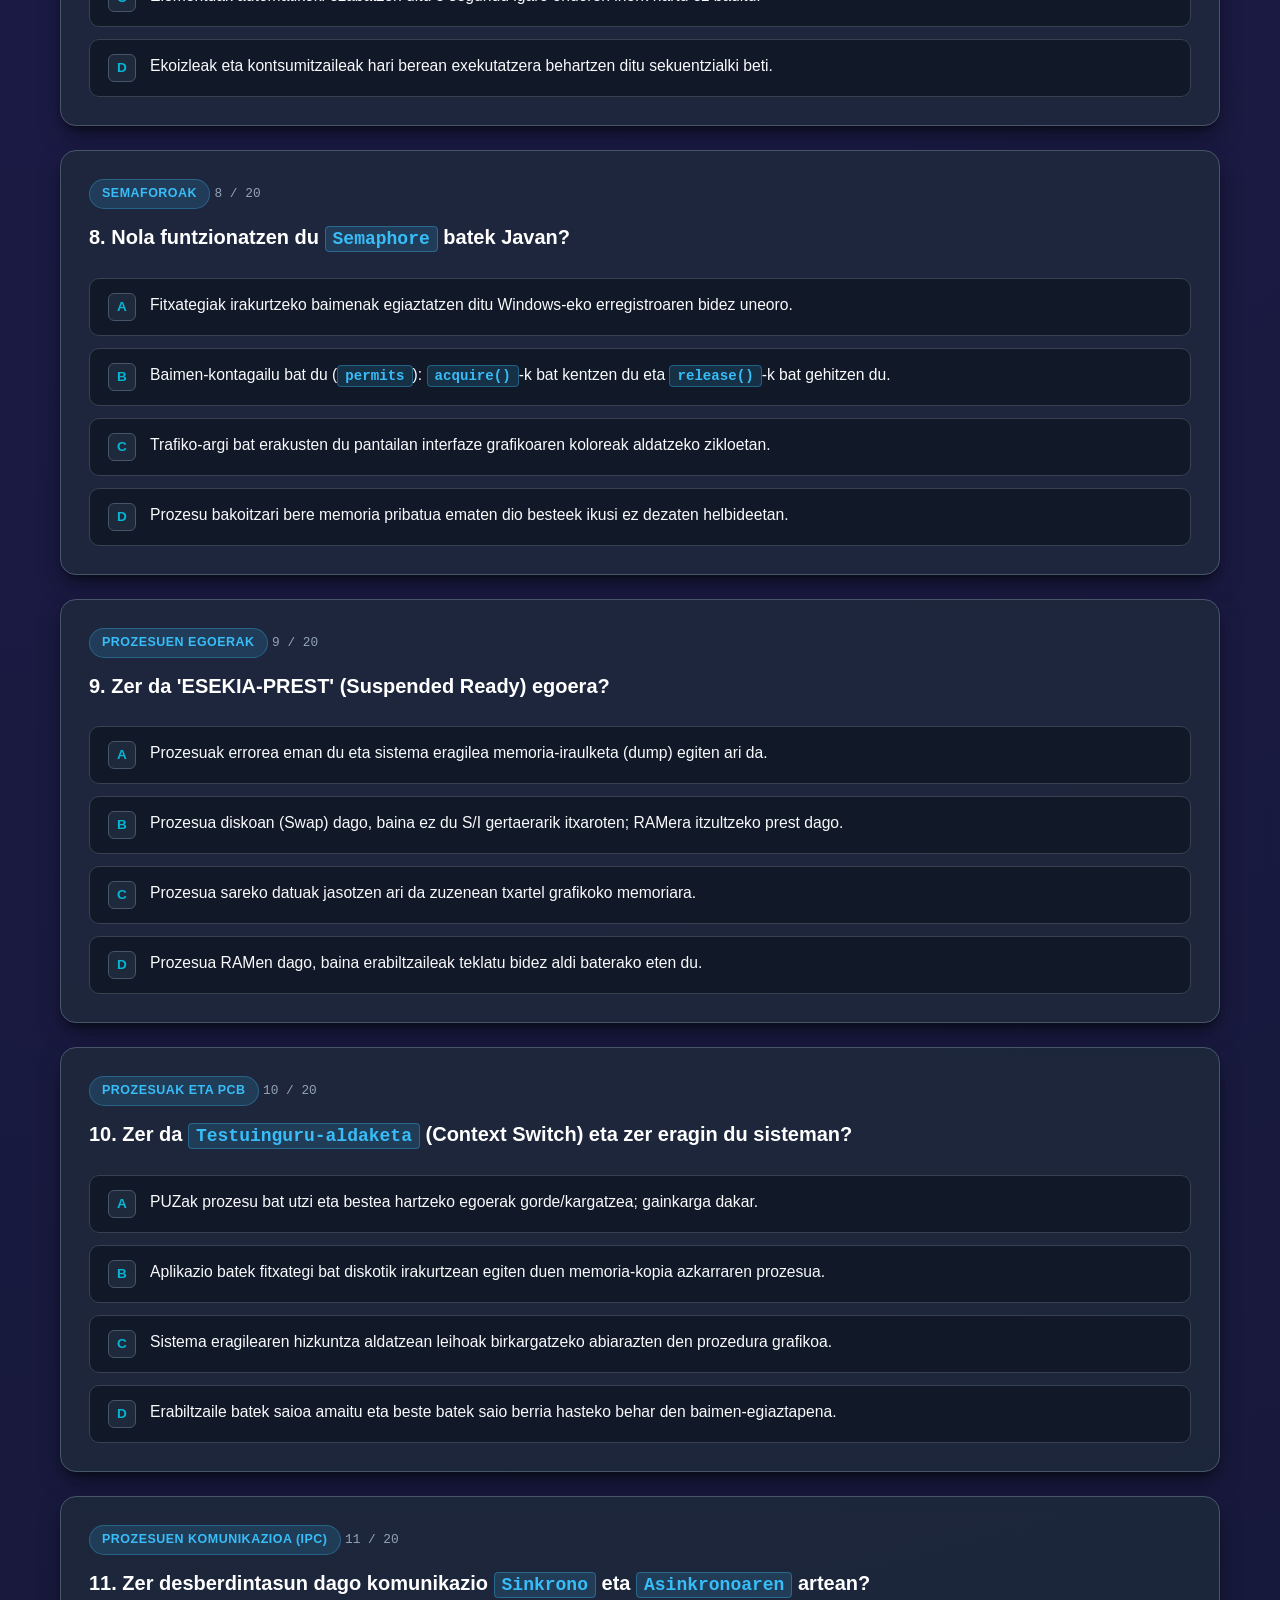
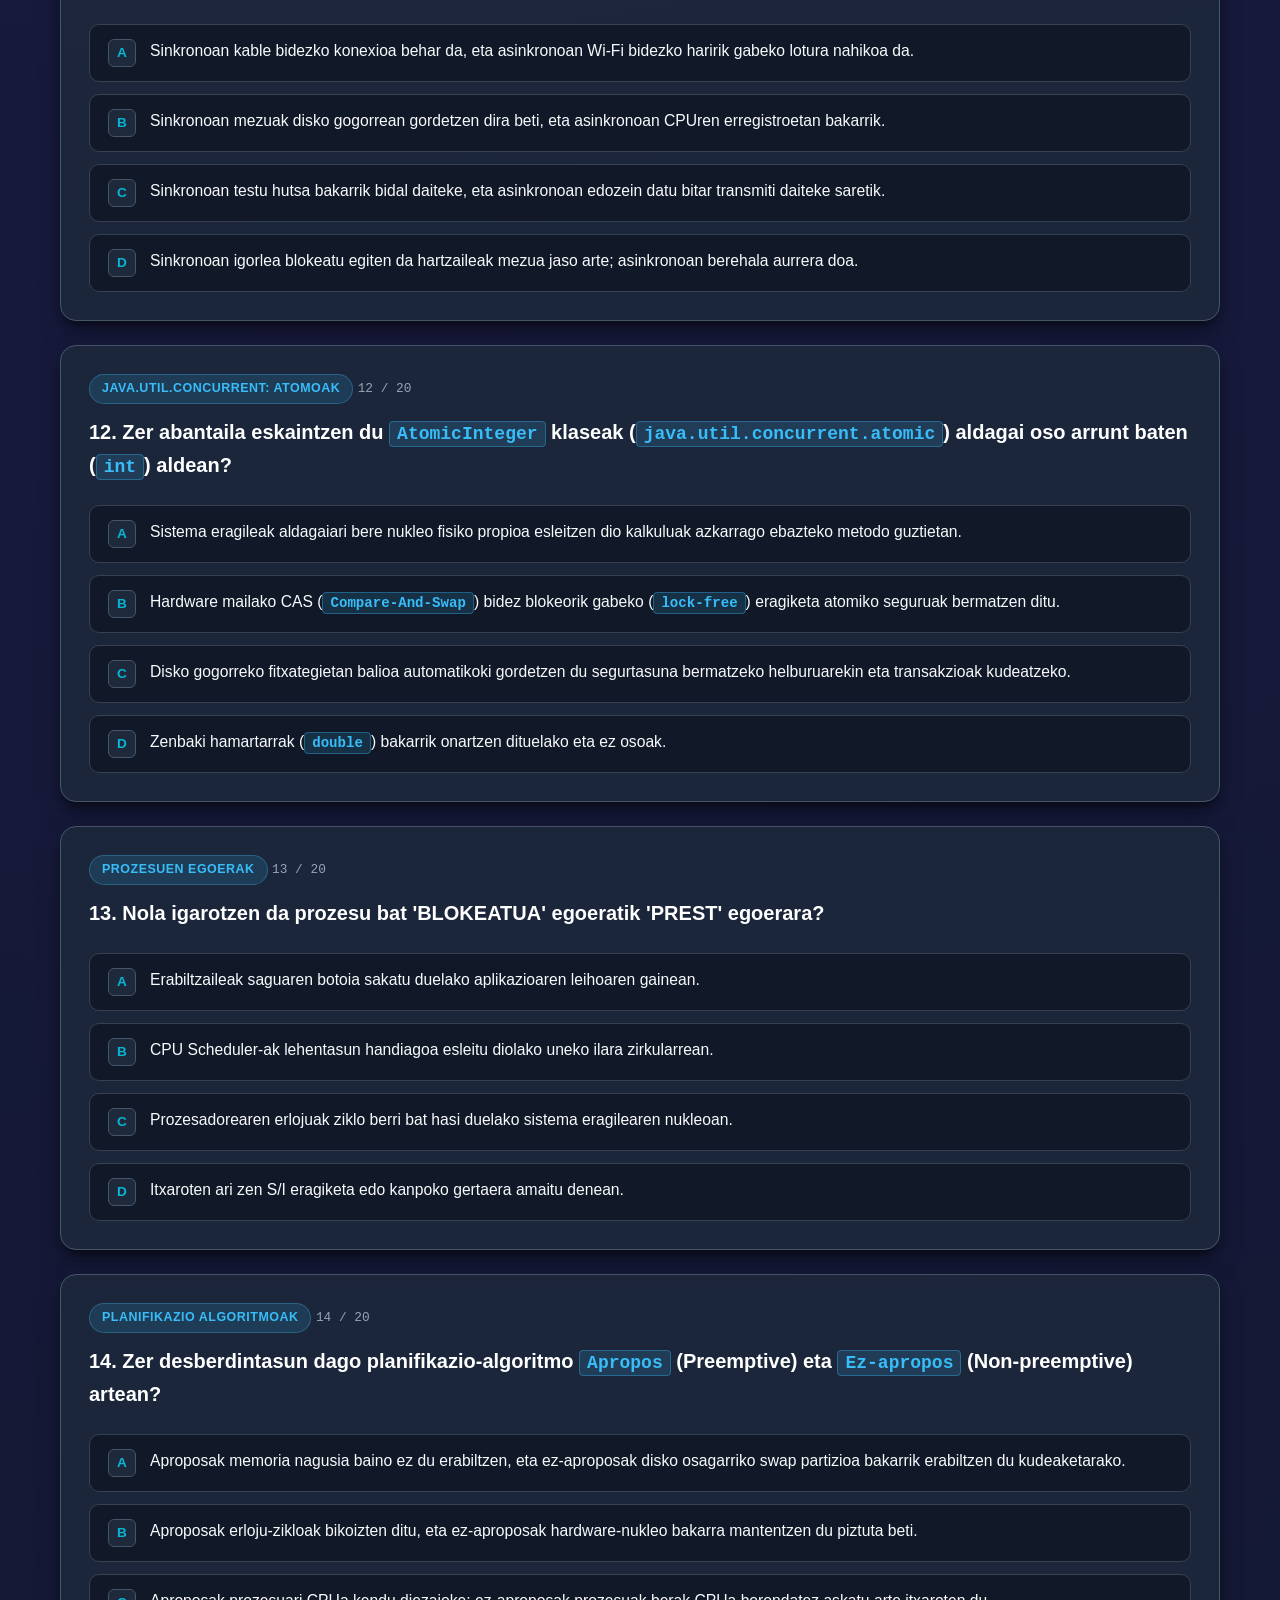
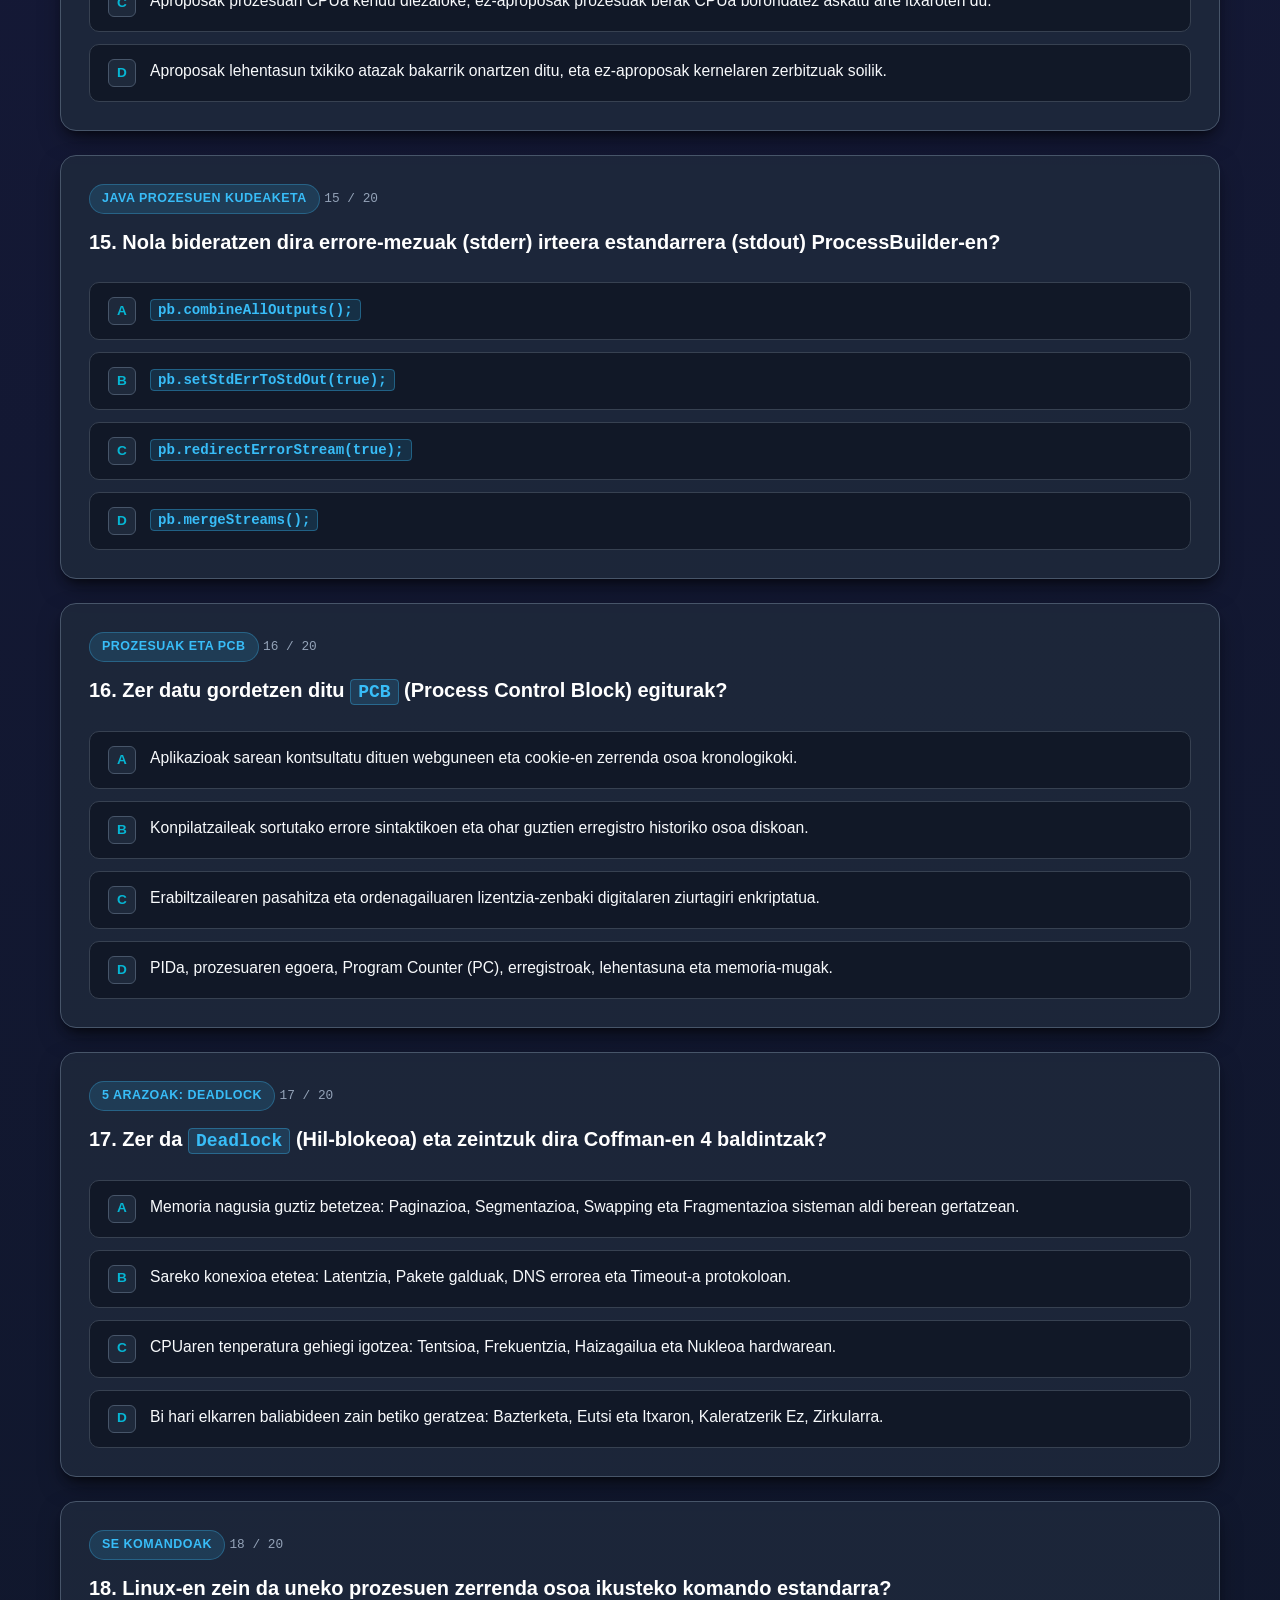
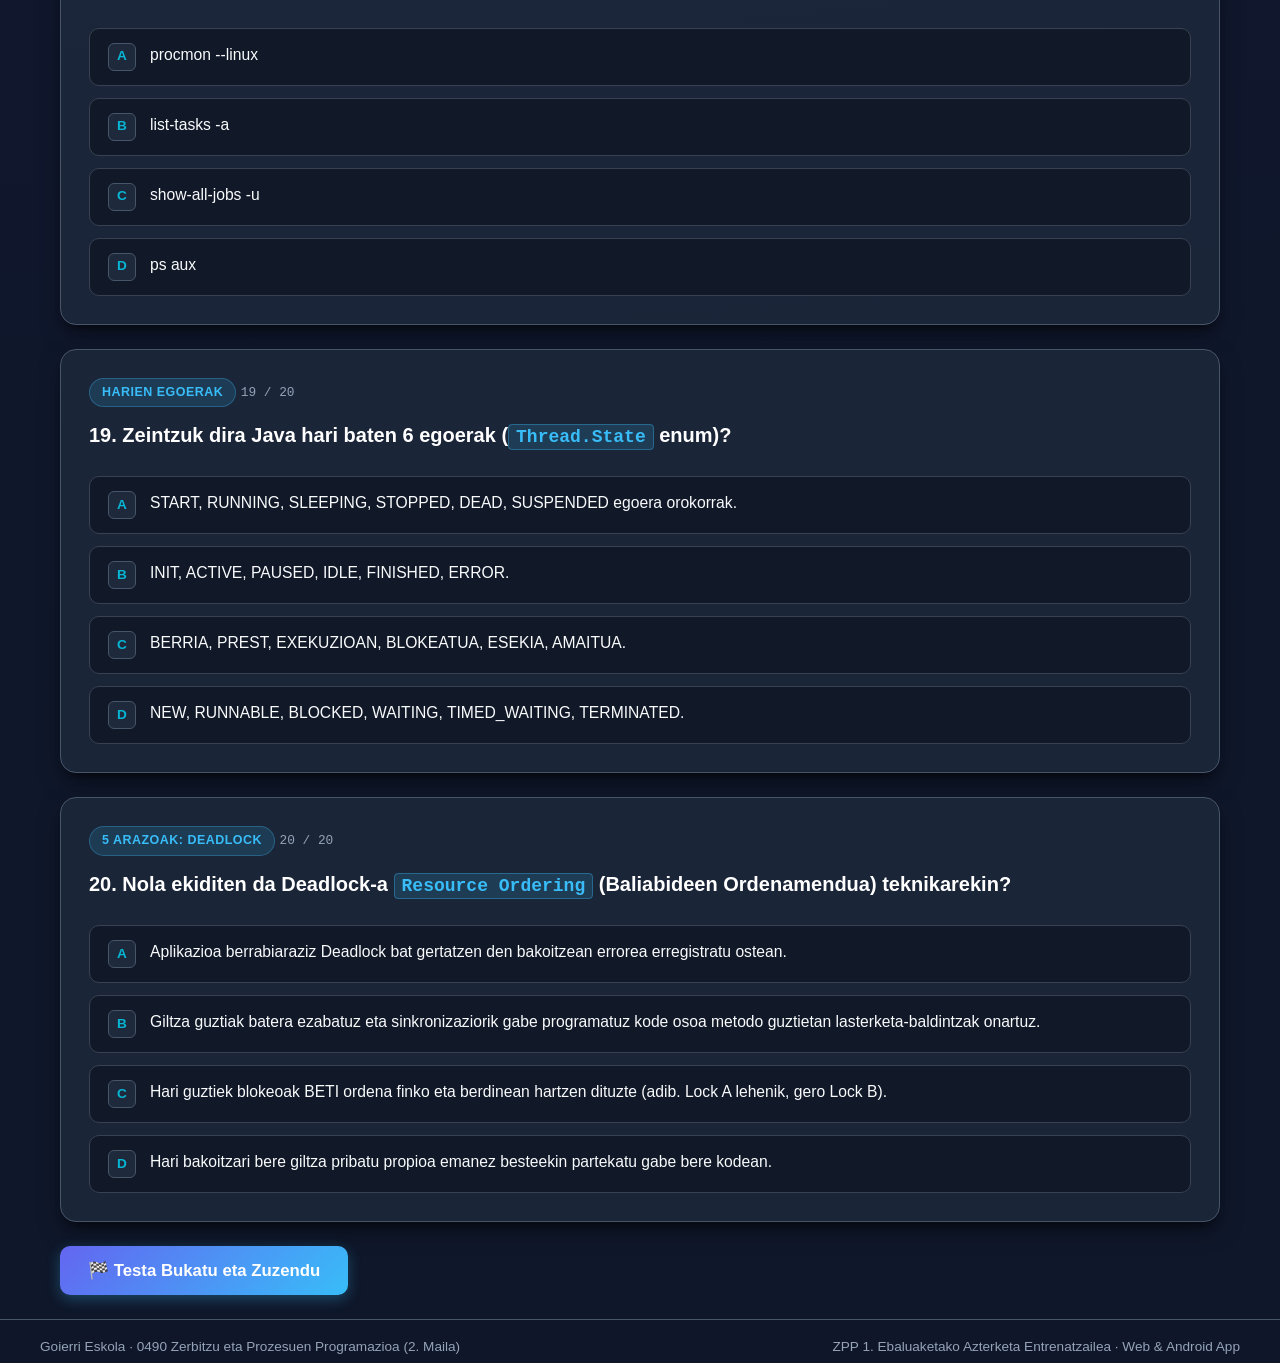
==== commit c1a38e45: "fix(ui): responsive navbar layout, prevent horizontal overflow, add zoom controls on all screens" ====
--- a/zpp_entrenatzailea/app/index.html
+++ b/zpp_entrenatzailea/app/index.html
@@ -2,7 +2,7 @@
 <html lang="eu">
 <head>
   <meta charset="UTF-8">
-  <meta name="viewport" content="width=device-width, initial-scale=1.0">
+  <meta name="viewport" content="width=device-width, initial-scale=1.0, minimum-scale=0.5, maximum-scale=5.0, user-scalable=yes">
   <title>ZPP 1. Ebaluaketa - Azterketa Entrenatzailea</title>
   <link rel="stylesheet" href="css/style.css">
   <link rel="icon" type="image/svg+xml" href="icons/favicon.svg">
@@ -22,22 +22,22 @@
         </div>
       </div>
 
-      <nav>
+      <nav id="main-nav">
         <button class="nav-btn active" data-target="teoria">
-          <span>📝</span>
-          <span>Teoria Testa (20)</span>
+          <span class="nav-icon">📝</span>
+          <span class="nav-label">Teoria Testa</span>
         </button>
         <button class="nav-btn" data-target="praktika">
-          <span>💻</span>
-          <span>Zati Praktikoa</span>
+          <span class="nav-icon">💻</span>
+          <span class="nav-label">Zati Praktikoa</span>
         </button>
         <button class="nav-btn" data-target="estatistikak">
-          <span>📊</span>
-          <span>Nire Estatistikak</span>
+          <span class="nav-icon">📊</span>
+          <span class="nav-label">Estatistikak</span>
         </button>
         <button class="nav-btn" data-target="laburpena">
-          <span>📚</span>
-          <span>Gida Bizkorra</span>
+          <span class="nav-icon">📚</span>
+          <span class="nav-label">Gida Bizkorra</span>
         </button>
       </nav>
     </div>
@@ -349,6 +349,13 @@
     </div>
   </footer>
 
+  <!-- ZOOM KONTROLAK (PANTALIA GUZTIETARAKO ZOOM-A) -->
+  <div class="zoom-floating-widget" id="zoom-widget">
+    <button class="zoom-btn" id="zoom-out-btn" title="Txikitu Zoom-a (Zoom -)" aria-label="Txikitu">🔍−</button>
+    <button class="zoom-btn zoom-indicator" id="zoom-reset-btn" title="Leheneratu (100%)" aria-label="100%">100%</button>
+    <button class="zoom-btn" id="zoom-in-btn" title="Handitu Zoom-a (Zoom +)" aria-label="Handitu">🔍+</button>
+  </div>
+
   <!-- SCRIPT-AK -->
   <script src="js/galderak.js"></script>
   <script src="js/ariketak.js"></script>
--- a/zpp_entrenatzailea/app/css/style.css
+++ b/zpp_entrenatzailea/app/css/style.css
@@ -33,6 +33,12 @@
   padding: 0;
 }
 
+html, body {
+  overflow-x: hidden;
+  width: 100%;
+  max-width: 100vw;
+}
+
 body {
   font-family: var(--font-sans);
   background: radial-gradient(circle at 10% 20%, #1e1b4b 0%, #0f172a 90%);
@@ -631,16 +637,17 @@
   display: block;
 }
 
-/* Syntax Token Colors (IDE Dark Style) */
-.token-keyword { color: #f43f5e; font-weight: bold; }      /* public, class, synchronized, volatile, if, return */
-.token-type { color: #38bdf8; font-weight: 600; }          /* ProcessBuilder, Thread, String, int, boolean */
-.token-method { color: #fbbf24; font-weight: 600; }        /* start(), run(), pid(), sleep(), invokeLater() */
-.token-variable { color: #93c5fd; }                         /* giltza, irabazlea, lasterketaAmaituta, kontagailua */
-.token-operator { color: #f1f5f9; font-weight: 600; }       /* =, ==, !=, &&, ||, ++, -> */
-.token-string { color: #4ade80; }                           /* "notepad.exe", "Autoa " */
-.token-comment { color: #94a3b8; font-style: italic; }       /* // azalpenak */
+/* Syntax Token Colors (IDE Dark Style - VS Code & JetBrains High Contrast) */
+.token-keyword { color: #f43f5e; font-weight: bold; }      /* public, class, synchronized, volatile, if, return, new */
+.token-type { color: #38bdf8; font-weight: 600; }          /* ProcessBuilder, Thread, String, int, boolean, Instant */
+.token-method { color: #facc15; font-weight: 600; }        /* start(), run(), pid(), split(), waitFor(), println() */
+.token-variable { color: #cbd5e1; }                         /* zatiak, komandoa, pb, prozesua, pid, irabazlea */
+.token-operator { color: #f87171; font-weight: 600; }       /* =, ==, !=, &&, ||, ++, ->, +, - */
+.token-string { color: #4ade80; }                           /* "notepad.exe", "\\s+", "Autoa " */
+.token-comment { color: #64748b; font-style: italic; }       /* // azalpenak */
 .token-number { color: #c084fc; font-weight: 600; }         /* 100, 1000L, 0.1 */
-.token-annotation { color: #f59e0b; font-weight: bold; }   /* @Override */
+.token-annotation { color: #fb923c; font-weight: bold; }   /* @Override */
+.token-punct { color: #94a3b8; }                            /* ;, (, ), {, }, [, ], ., , */
 
 /* DIAGRAMAK (SVG Bektorial Garbiak) */
 .diagram-box {
@@ -881,43 +888,180 @@
 }
 
 /* --------------------------------------------------------------------------
+   ZOOM FLOATING WIDGET (PANTALIA GUZTIETARAKO ZOOM-A)
+   -------------------------------------------------------------------------- */
+.zoom-floating-widget {
+  position: fixed;
+  bottom: 20px;
+  right: 20px;
+  z-index: 9999;
+  display: flex;
+  align-items: center;
+  background: rgba(15, 23, 42, 0.92);
+  backdrop-filter: blur(12px);
+  border: 1px solid rgba(56, 189, 248, 0.4);
+  border-radius: 30px;
+  box-shadow: 0 4px 20px rgba(0, 0, 0, 0.6), 0 0 14px rgba(56, 189, 248, 0.25);
+  padding: 4px 6px;
+  gap: 4px;
+}
+
+.zoom-btn {
+  background: transparent;
+  color: #e2e8f0;
+  border: none;
+  padding: 6px 10px;
+  font-size: 0.85rem;
+  font-weight: 700;
+  border-radius: 20px;
+  cursor: pointer;
+  transition: all 0.2s ease;
+  user-select: none;
+}
+
+.zoom-btn:hover {
+  background: rgba(56, 189, 248, 0.2);
+  color: #38bdf8;
+}
+
+.zoom-btn.zoom-indicator {
+  font-family: var(--font-mono);
+  font-size: 0.8rem;
+  color: var(--accent-cyan);
+  padding: 4px 8px;
+}
+
+/* --------------------------------------------------------------------------
    RESPONSIVE DESIGN (MUGIKORRAK ETA TABLETAK)
    -------------------------------------------------------------------------- */
-@media (max-width: 768px) {
+@media (max-width: 860px) {
   header {
-    padding: 10px 14px;
+    padding: 8px 10px;
   }
   
   .header-container {
     flex-direction: column;
     align-items: stretch;
+    gap: 8px;
   }
   
-  nav {
-    justify-content: space-around;
+  .brand {
+    justify-content: flex-start;
+  }
+  
+  .brand-icon-img {
+    width: 36px;
+    height: 36px;
+  }
+  
+  .brand-text h1 {
+    font-size: 1.1rem;
+  }
+  
+  .brand-text span {
+    font-size: 0.72rem;
+  }
+  
+  #main-nav {
+    display: grid;
+    grid-template-columns: repeat(4, 1fr);
     width: 100%;
-  }
-
-  .nav-btn {
-    padding: 6px 10px;
-    font-size: 0.82rem;
+    gap: 4px;
   }
   
+  header .nav-btn {
+    flex-direction: column;
+    padding: 6px 2px;
+    font-size: 0.72rem;
+    line-height: 1.15;
+    gap: 3px;
+    text-align: center;
+    justify-content: center;
+    white-space: normal;
+    border-radius: var(--radius-sm);
+  }
+  
+  header .nav-btn .nav-icon {
+    font-size: 1.15rem;
+    line-height: 1;
+  }
+  
+  header .nav-btn .nav-label {
+    word-break: break-word;
+  }
+
+  main {
+    padding: 0 12px;
+    margin: 16px auto;
+  }
+
   .question-card {
-    padding: 18px;
-  }
-  
+    padding: 16px;
+  }
+
   .question-title {
-    font-size: 1.05rem;
-  }
-  
+    font-size: 1rem;
+  }
+
   .option-btn {
-    padding: 12px 14px;
-    font-size: 0.9rem;
-  }
-  
+    padding: 10px 12px;
+    font-size: 0.88rem;
+  }
+
   .code-container {
     font-size: 0.82rem;
-    padding: 14px;
-  }
-}
+    padding: 12px;
+  }
+
+  .sub-nav {
+    gap: 6px;
+    overflow-x: auto;
+    padding-bottom: 4px;
+  }
+
+  .sub-nav-btn {
+    padding: 8px 12px;
+    font-size: 0.82rem;
+    white-space: nowrap;
+    flex-shrink: 0;
+  }
+}
+
+@media (max-width: 480px) {
+  header {
+    padding: 6px 6px;
+  }
+
+  .brand-icon-img {
+    width: 30px;
+    height: 30px;
+  }
+
+  .brand-text h1 {
+    font-size: 1rem;
+  }
+
+  .brand-text span {
+    font-size: 0.66rem;
+  }
+
+  header .nav-btn {
+    padding: 4px 1px;
+    font-size: 0.68rem;
+  }
+
+  header .nav-btn .nav-icon {
+    font-size: 1rem;
+  }
+
+  .zoom-floating-widget {
+    bottom: 12px;
+    right: 12px;
+    padding: 2px 4px;
+  }
+
+  .zoom-btn {
+    padding: 4px 6px;
+    font-size: 0.74rem;
+  }
+}
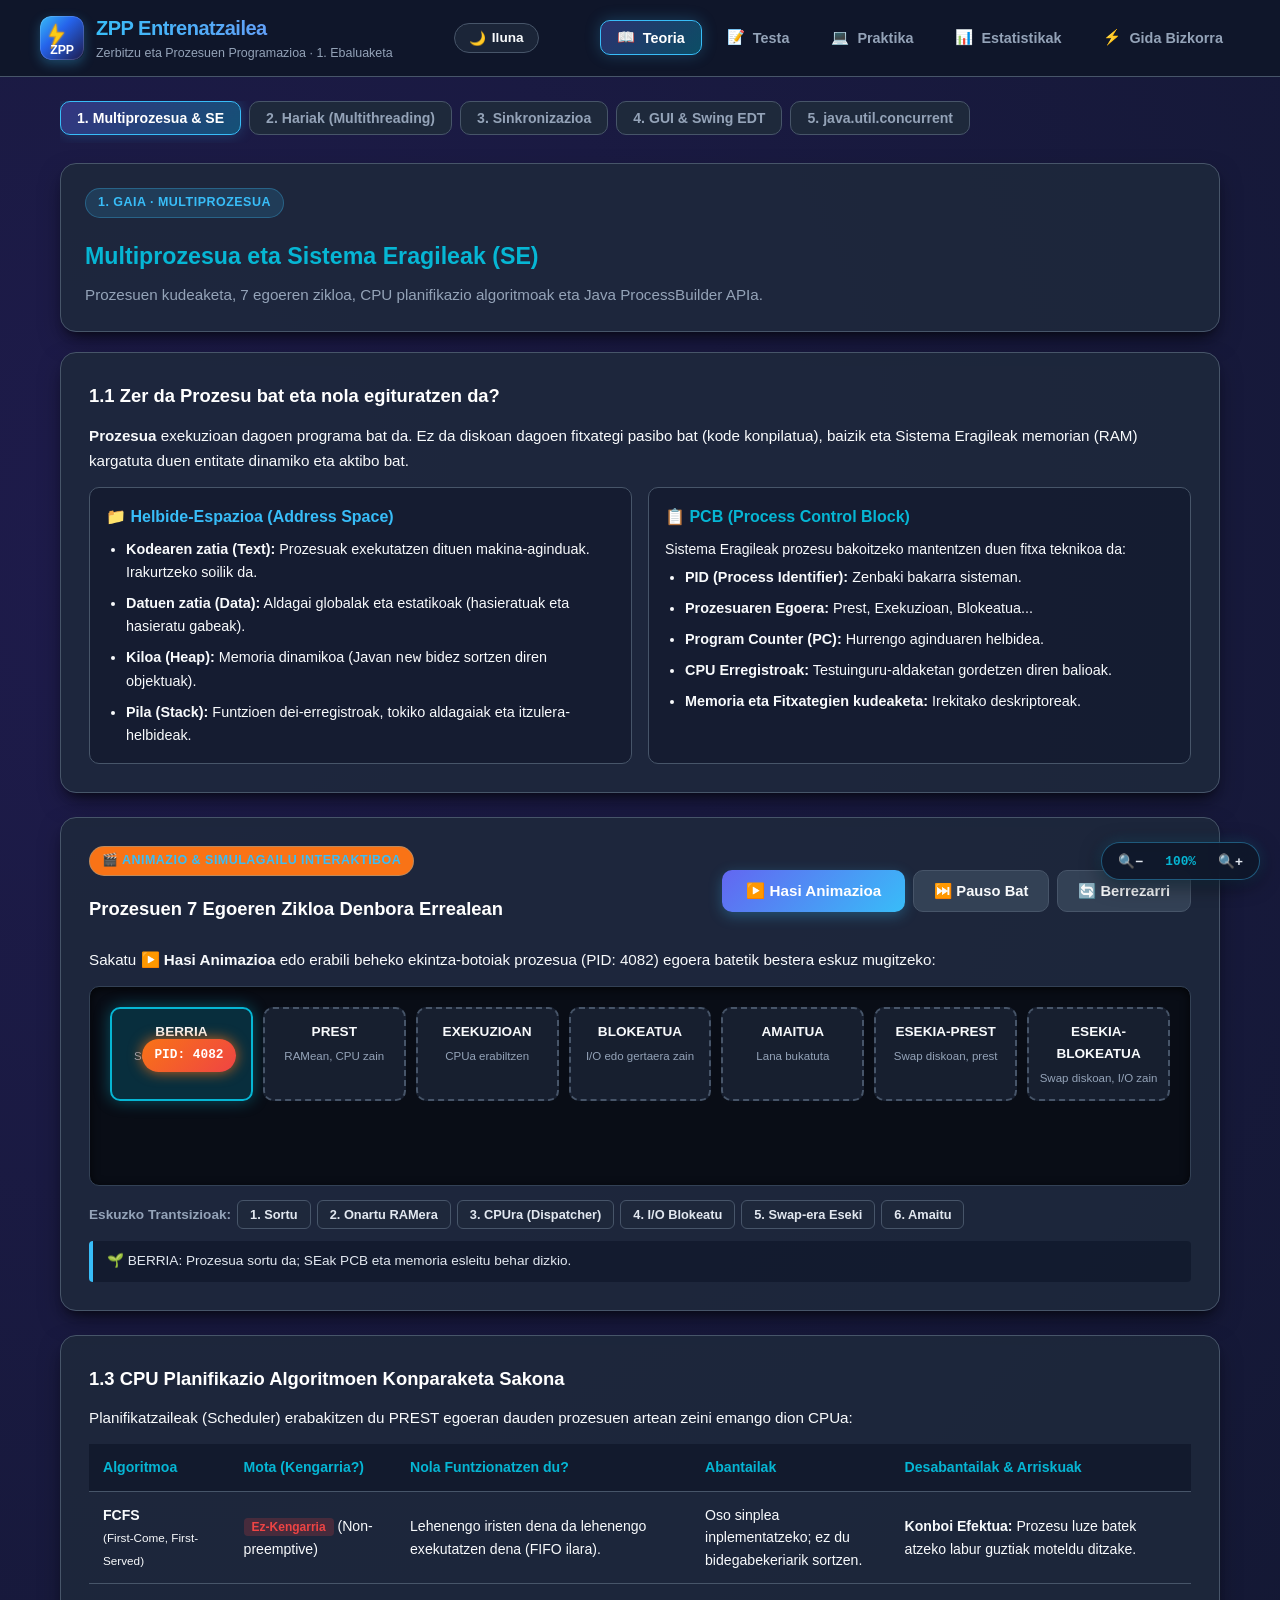
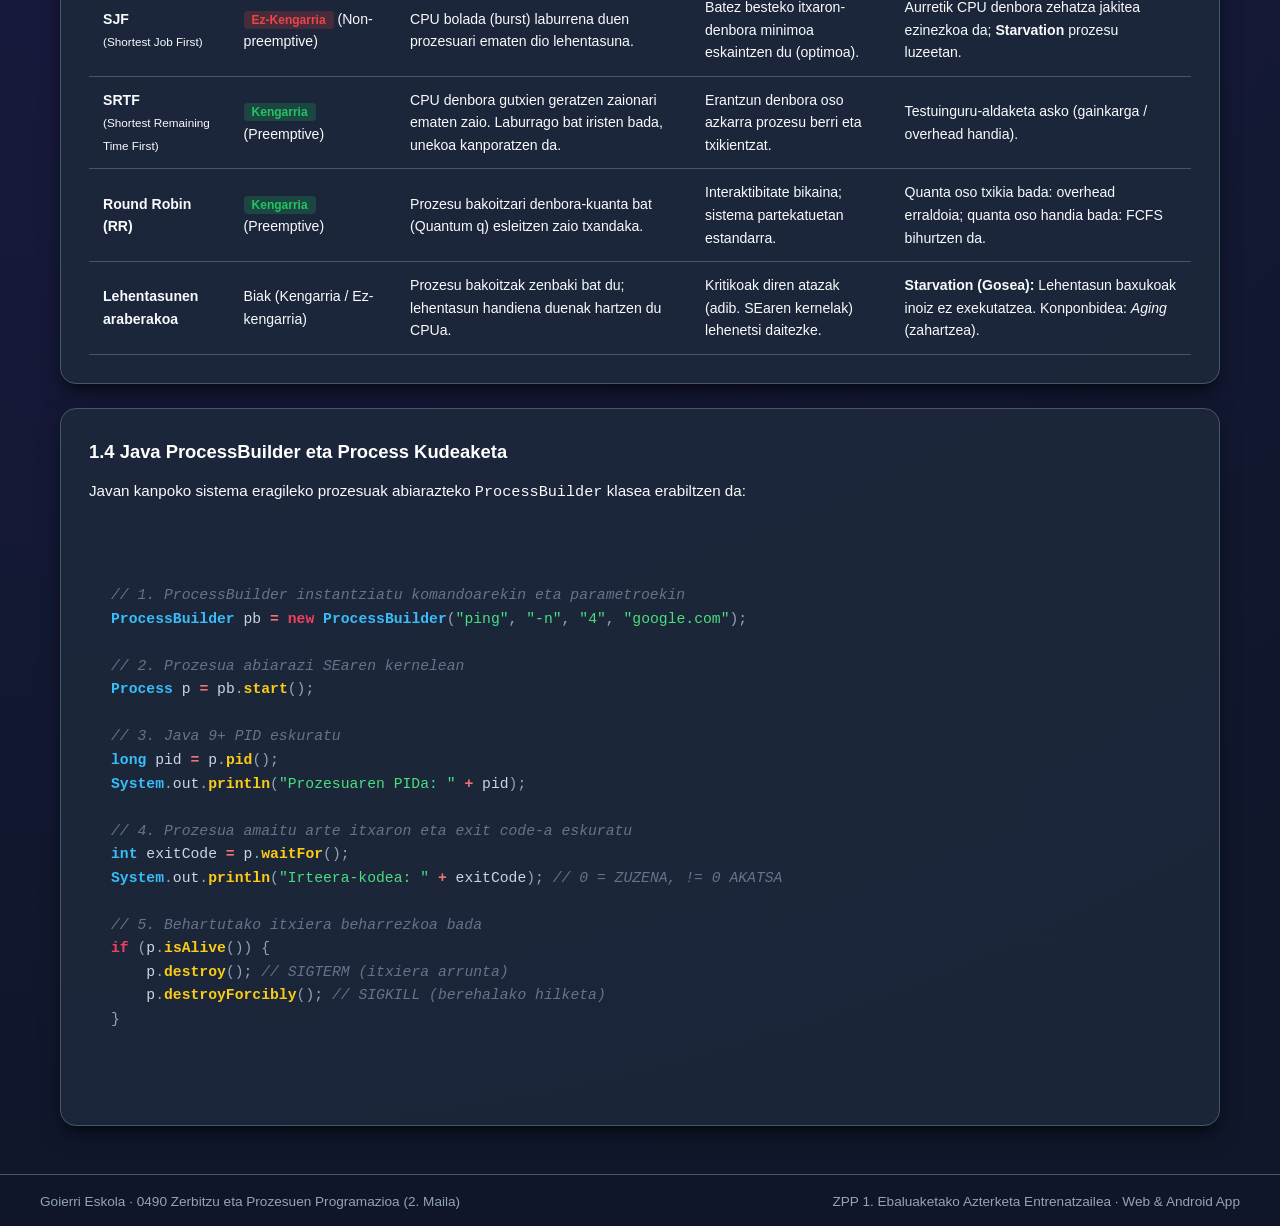
==== commit 623be8f1: "txukunketa" ====
--- a/zpp_entrenatzailea/app/index.html
+++ b/zpp_entrenatzailea/app/index.html
@@ -22,21 +22,32 @@
         </div>
       </div>
 
+      <div class="header-right-tools">
+        <button id="theme-toggle-btn" class="theme-toggle-btn" title="Aldatu Modu Argia / Iluna" aria-label="Modu Argia / Iluna">
+          <span id="theme-icon">🌙</span>
+          <span id="theme-text" class="theme-label">Iluna</span>
+        </button>
+      </div>
+
       <nav id="main-nav">
         <button class="nav-btn active" data-target="teoria">
+          <span class="nav-icon">📖</span>
+          <span class="nav-label">Teoria</span>
+        </button>
+        <button class="nav-btn" data-target="testa">
           <span class="nav-icon">📝</span>
-          <span class="nav-label">Teoria Testa</span>
+          <span class="nav-label">Testa</span>
         </button>
         <button class="nav-btn" data-target="praktika">
           <span class="nav-icon">💻</span>
-          <span class="nav-label">Zati Praktikoa</span>
+          <span class="nav-label">Praktika</span>
         </button>
         <button class="nav-btn" data-target="estatistikak">
           <span class="nav-icon">📊</span>
           <span class="nav-label">Estatistikak</span>
         </button>
         <button class="nav-btn" data-target="laburpena">
-          <span class="nav-icon">📚</span>
+          <span class="nav-icon">⚡</span>
           <span class="nav-label">Gida Bizkorra</span>
         </button>
       </nav>
@@ -48,8 +59,13 @@
        ========================================================================= -->
   <main>
 
-    <!-- TAB 1: TEORIA TESTA -->
+    <!-- TAB 1: TEORIA OSOA (5 GAIAK, AZALPENAK, DIAGRAMAK, TAULAK ETA ANIMAZIOAK) -->
     <section id="tab-teoria" class="tab-content active">
+      <div id="teoria-edukia-container"></div>
+    </section>
+
+    <!-- TAB 2: TEORIA TESTA (BANAKA: AURREKOA / HURRENGOA / NABIGAZIO PILOTAK) -->
+    <section id="tab-testa" class="tab-content">
       <!-- GOIKO KONTROL BARRA: TENPORIZADOREA ETA AURRERAPENA -->
       <div class="test-top-bar">
         <div class="timer-box">
@@ -63,6 +79,7 @@
           <div class="progress-track">
             <div id="progress-bar-fill" class="progress-fill"></div>
           </div>
+          <span id="progress-text-fraction" style="font-size:0.82rem; font-family:var(--font-mono); color:var(--accent-cyan); font-weight:700;">0/20</span>
         </div>
 
         <div style="display:flex; gap:8px;">
@@ -70,6 +87,12 @@
             🔀 Galdera Berriak Nahastu
           </button>
         </div>
+      </div>
+
+      <!-- GALDEREN PILOTA NABIGATZAILEA (20 GALDERA JAUZI EGITEKO) -->
+      <div class="question-nav-container">
+        <div class="nav-pills-label">Galderen Aurkibidea (Klikatu edonora joateko):</div>
+        <div id="test-question-pills" class="question-nav-pills"></div>
       </div>
 
       <!-- EMAITZEN TXARTELA (TESTA AMAITZEAN BISTARATZEN DA) -->
@@ -80,7 +103,7 @@
         </div>
         <div id="verdict-text" class="results-verdict pass">GAINDITUA!</div>
         <p style="color:var(--text-muted); max-width:600px; margin:0 auto;">
-          Aztertu azpian galdera bakoitzaren emaitza xehea eta azalpen teorikoa. Akatsik baduzu, sakatu botoi gorria soilik huts egindakoak birpasatzeko!
+          Aztertu galdera bakoitzaren emaitza xehea eta azalpen teorikoa. Akatsik baduzu, sakatu botoi gorria soilik huts egindakoak birpasatzeko!
         </p>
 
         <div class="results-stats-row">
@@ -97,13 +120,28 @@
             <div class="stat-label">Guztira</div>
           </div>
         </div>
-      </div>
-
-      <!-- GALDEREN ZERRENDA -->
-      <div id="test-questions-container"></div>
-
-      <!-- BEHEKO EKINTZA BARRA -->
-      <div id="test-actions-bar" class="test-actions"></div>
+
+        <div style="margin-top:20px; display:flex; gap:12px; justify-content:center; flex-wrap:wrap;">
+          <button class="btn-primary" onclick="hasiTeoriaTesta()">
+            🔄 Test Berri Bat Egin (20 Galdera)
+          </button>
+          <button id="btn-review-failed" class="btn-secondary" onclick="birpasatuOkerrak()" style="border-color:var(--accent-red); color:var(--accent-red); display:none;">
+            🎯 Birpasatu Huts Egindakoak Soilik (<span id="failed-count-btn">0</span>)
+          </button>
+          <button class="btn-secondary" onclick="toggleTestAllReviewView()" id="btn-toggle-all-review">
+            📋 Ikusi Zerrenda Osoa (Guztiak Batera)
+          </button>
+          <button class="btn-secondary" onclick="aldatuTab('estatistikak')">
+            📊 Ikusi Estatistika Panela
+          </button>
+        </div>
+      </div>
+
+      <!-- GALDERA BAKARRAREN EREMUA (AURREKOA / HURRENGOA) -->
+      <div id="test-single-card-container"></div>
+
+      <!-- ZERRENDA OSOKO EREMUA (EMAITZEN BERRIKUSPEN BEREZIAN) -->
+      <div id="test-all-review-container" style="display:none;"></div>
     </section>
 
     <!-- TAB 2: ZATI PRAKTIKOA (4 AZTERKETA MODUAK) -->
@@ -360,6 +398,7 @@
   <script src="js/galderak.js"></script>
   <script src="js/ariketak.js"></script>
   <script src="js/syntax.js"></script>
+  <script src="js/teoria.js"></script>
   <script src="js/app.js"></script>
 </body>
 </html>
--- a/zpp_entrenatzailea/app/css/style.css
+++ b/zpp_entrenatzailea/app/css/style.css
@@ -60,6 +60,7 @@
   top: 0;
   z-index: 100;
   padding: 12px 24px;
+  transition: background 0.3s ease, border-color 0.3s ease;
 }
 
 .header-container {
@@ -101,6 +102,34 @@
   font-size: 0.78rem;
   color: var(--text-muted);
   display: block;
+}
+
+.header-right-tools {
+  display: flex;
+  align-items: center;
+  gap: 10px;
+}
+
+.theme-toggle-btn {
+  background: rgba(30, 41, 59, 0.85);
+  border: 1px solid var(--card-border);
+  color: var(--text-main);
+  padding: 6px 14px;
+  border-radius: 20px;
+  cursor: pointer;
+  display: flex;
+  align-items: center;
+  gap: 6px;
+  font-size: 0.85rem;
+  font-weight: 600;
+  transition: all 0.2s ease;
+  user-select: none;
+}
+
+.theme-toggle-btn:hover {
+  background: var(--bg-tertiary);
+  border-color: var(--accent-blue);
+  transform: translateY(-1px);
 }
 
 nav {
@@ -931,6 +960,577 @@
   padding: 4px 8px;
 }
 
+/* ==========================================================================
+   MODU ARGIA (LIGHT THEME)
+   ========================================================================== */
+body.theme-light {
+  --bg-primary: #f8fafc;
+  --bg-secondary: #ffffff;
+  --bg-tertiary: #f1f5f9;
+  --card-bg: rgba(255, 255, 255, 0.98);
+  --card-border: #cbd5e1;
+  --text-main: #0f172a;
+  --text-muted: #64748b;
+  --accent-blue: #0284c7;
+  --accent-cyan: #0891b2;
+  --accent-indigo: #4f46e5;
+  --accent-green: #16a34a;
+  --accent-red: #dc2626;
+  --accent-orange: #ea580c;
+  --accent-yellow: #ca8a04;
+  --code-bg: #090d16;
+  --code-border: #334155;
+  --shadow: 0 10px 25px -5px rgba(0, 0, 0, 0.08), 0 8px 10px -6px rgba(0, 0, 0, 0.04);
+  background: #f1f5f9;
+  color: #0f172a;
+}
+
+body.theme-light header {
+  background: rgba(255, 255, 255, 0.96);
+  border-bottom: 1px solid #cbd5e1;
+}
+
+body.theme-light footer {
+  background: #ffffff;
+  border-top: 1px solid #cbd5e1;
+  color: #64748b;
+}
+
+body.theme-light .test-top-bar,
+body.theme-light .question-card,
+body.theme-light .results-card,
+body.theme-light .stat-widget,
+body.theme-light .modal-box,
+body.theme-light .question-nav-container,
+body.theme-light .concept-card,
+body.theme-light .teoria-header-card {
+  background: #ffffff;
+  border-color: #cbd5e1;
+  box-shadow: 0 4px 16px rgba(0, 0, 0, 0.05);
+}
+
+body.theme-light .timer-box {
+  background: #f8fafc;
+  border-color: #cbd5e1;
+}
+
+body.theme-light .timer-value {
+  color: #0284c7;
+}
+
+body.theme-light .progress-track {
+  background: #e2e8f0;
+  border-color: #cbd5e1;
+}
+
+body.theme-light .option-btn {
+  background: #f8fafc;
+  border-color: #cbd5e1;
+  color: #0f172a;
+}
+
+body.theme-light .option-btn:hover {
+  background: #f1f5f9;
+  border-color: #0284c7;
+}
+
+body.theme-light .option-btn.selected {
+  background: rgba(2, 132, 199, 0.12);
+  border-color: #0284c7;
+  color: #0369a1;
+}
+
+body.theme-light .option-letter {
+  background: #e2e8f0;
+  color: #0f172a;
+}
+
+body.theme-light .nav-btn:hover {
+  background: #f1f5f9;
+  color: #0f172a;
+}
+
+body.theme-light .nav-btn.active {
+  color: #0284c7;
+  background: rgba(2, 132, 199, 0.12);
+  border-color: #0284c7;
+}
+
+body.theme-light .q-pill {
+  background: #f1f5f9;
+  border-color: #cbd5e1;
+  color: #475569;
+}
+
+body.theme-light .q-pill.answered {
+  background: #0284c7;
+  color: #ffffff;
+}
+
+body.theme-light .q-pill.active {
+  border-color: #0f172a;
+  box-shadow: 0 0 10px rgba(2, 132, 199, 0.4);
+}
+
+body.theme-light .teoria-box {
+  background: #f8fafc;
+  border-color: #cbd5e1;
+}
+
+body.theme-light .teoria-table th {
+  background: #f1f5f9;
+  color: #0f172a;
+}
+
+body.theme-light .teoria-table td {
+  border-bottom-color: #e2e8f0;
+  color: #1e293b;
+}
+
+body.theme-light .zoom-floating-widget {
+  background: rgba(255, 255, 255, 0.95);
+  border-color: #cbd5e1;
+  box-shadow: 0 4px 20px rgba(0, 0, 0, 0.15);
+}
+
+body.theme-light .zoom-btn {
+  color: #0f172a;
+}
+
+body.theme-light .zoom-btn:hover {
+  background: rgba(2, 132, 199, 0.15);
+  color: #0284c7;
+}
+
+/* --------------------------------------------------------------------------
+   QUESTION NAV PILLS & SINGLE CARD CONTROLS
+   -------------------------------------------------------------------------- */
+.question-nav-container {
+  background: var(--card-bg);
+  border: 1px solid var(--card-border);
+  border-radius: var(--radius-lg);
+  padding: 12px 16px;
+  margin-bottom: 20px;
+  box-shadow: var(--shadow);
+}
+
+.nav-pills-label {
+  font-size: 0.8rem;
+  color: var(--text-muted);
+  margin-bottom: 8px;
+  font-weight: 600;
+}
+
+.question-nav-pills {
+  display: flex;
+  flex-wrap: wrap;
+  gap: 6px;
+  align-items: center;
+}
+
+.q-pill {
+  width: 32px;
+  height: 32px;
+  border-radius: 8px;
+  background: rgba(15, 23, 42, 0.6);
+  border: 1px solid var(--card-border);
+  color: var(--text-muted);
+  font-family: var(--font-mono);
+  font-size: 0.82rem;
+  font-weight: 700;
+  cursor: pointer;
+  display: flex;
+  align-items: center;
+  justify-content: center;
+  transition: all 0.2s ease;
+  user-select: none;
+}
+
+.q-pill:hover {
+  background: var(--bg-tertiary);
+  color: var(--text-main);
+  border-color: var(--accent-blue);
+}
+
+.q-pill.answered {
+  background: linear-gradient(135deg, rgba(99, 102, 241, 0.4), rgba(6, 182, 212, 0.4));
+  border-color: var(--accent-blue);
+  color: #ffffff;
+}
+
+.q-pill.active {
+  border-color: var(--accent-cyan);
+  box-shadow: 0 0 12px rgba(6, 182, 212, 0.6);
+  color: #ffffff;
+  transform: scale(1.12);
+  z-index: 2;
+}
+
+.q-pill.correct {
+  background: rgba(34, 197, 94, 0.35) !important;
+  border-color: var(--accent-green) !important;
+  color: #ffffff !important;
+}
+
+.q-pill.wrong {
+  background: rgba(239, 68, 68, 0.35) !important;
+  border-color: var(--accent-red) !important;
+  color: #ffffff !important;
+}
+
+.test-nav-controls {
+  display: flex;
+  justify-content: space-between;
+  align-items: center;
+  flex-wrap: wrap;
+  gap: 12px;
+  margin-top: 24px;
+  padding-top: 16px;
+  border-top: 1px solid var(--card-border);
+}
+
+.test-counter-text {
+  font-size: 0.9rem;
+  color: var(--text-muted);
+  font-weight: 600;
+}
+
+/* --------------------------------------------------------------------------
+   TEORIA SECTION & SIMULATORS
+   -------------------------------------------------------------------------- */
+.teoria-subnav {
+  display: flex;
+  gap: 8px;
+  overflow-x: auto;
+  padding-bottom: 8px;
+  margin-bottom: 20px;
+}
+
+.teoria-nav-btn {
+  background: var(--bg-secondary);
+  border: 1px solid var(--card-border);
+  color: var(--text-muted);
+  padding: 8px 16px;
+  border-radius: var(--radius-md);
+  font-size: 0.88rem;
+  font-weight: 600;
+  cursor: pointer;
+  white-space: nowrap;
+  transition: all 0.2s ease;
+  flex-shrink: 0;
+}
+
+.teoria-nav-btn:hover {
+  color: var(--text-main);
+  background: var(--bg-tertiary);
+}
+
+.teoria-nav-btn.active {
+  background: linear-gradient(135deg, rgba(99, 102, 241, 0.35), rgba(6, 182, 212, 0.35));
+  border-color: var(--accent-blue);
+  color: #ffffff;
+  box-shadow: 0 0 14px rgba(56, 189, 248, 0.25);
+}
+
+.teoria-gaia-blokea {
+  display: none;
+}
+
+.teoria-gaia-blokea.active {
+  display: block;
+  animation: fadeIn 0.3s ease;
+}
+
+.teoria-header-card {
+  background: var(--card-bg);
+  border: 1px solid var(--card-border);
+  border-radius: var(--radius-lg);
+  padding: 24px;
+  margin-bottom: 20px;
+  box-shadow: var(--shadow);
+}
+
+.teoria-header-card h2 {
+  color: var(--accent-cyan);
+  margin: 8px 0;
+  font-size: 1.45rem;
+}
+
+.teoria-header-card p {
+  color: var(--text-muted);
+  font-size: 0.95rem;
+}
+
+.teoria-title {
+  font-size: 1.15rem;
+  color: #ffffff;
+  margin-bottom: 12px;
+}
+
+body.theme-light .teoria-title {
+  color: #0f172a;
+}
+
+.teoria-p {
+  color: var(--text-main);
+  font-size: 0.95rem;
+  line-height: 1.65;
+  margin-bottom: 14px;
+}
+
+.teoria-grid-2 {
+  display: grid;
+  grid-template-columns: repeat(auto-fit, minmax(280px, 1fr));
+  gap: 16px;
+  margin-top: 14px;
+}
+
+.teoria-box {
+  background: rgba(15, 23, 42, 0.6);
+  border: 1px solid var(--card-border);
+  border-radius: var(--radius-md);
+  padding: 16px;
+}
+
+.teoria-ul {
+  padding-left: 20px;
+  font-size: 0.9rem;
+  color: var(--text-main);
+  display: flex;
+  flex-direction: column;
+  gap: 8px;
+}
+
+.teoria-table {
+  width: 100%;
+  border-collapse: collapse;
+  font-size: 0.88rem;
+  text-align: left;
+}
+
+.teoria-table th, .teoria-table td {
+  padding: 12px 14px;
+  border-bottom: 1px solid var(--card-border);
+}
+
+.teoria-table th {
+  background: rgba(15, 23, 42, 0.8);
+  color: var(--accent-cyan);
+  font-weight: 700;
+  white-space: nowrap;
+}
+
+.badge-green {
+  background: rgba(34, 197, 94, 0.2);
+  color: #22c55e;
+  padding: 2px 8px;
+  border-radius: 4px;
+  font-weight: 700;
+  font-size: 0.75rem;
+}
+
+.badge-red {
+  background: rgba(239, 68, 68, 0.2);
+  color: #ef4444;
+  padding: 2px 8px;
+  border-radius: 4px;
+  font-weight: 700;
+  font-size: 0.75rem;
+}
+
+/* SIMULATORS STYLING */
+.sim-controls {
+  display: flex;
+  gap: 8px;
+  flex-wrap: wrap;
+}
+
+.sim-screen {
+  background: #090d16;
+  border: 1px solid #334155;
+  border-radius: var(--radius-md);
+  position: relative;
+  min-height: 200px;
+  overflow: hidden;
+  box-shadow: inset 0 2px 10px rgba(0, 0, 0, 0.7);
+}
+
+.sim-states-grid {
+  display: grid;
+  grid-template-columns: repeat(auto-fit, minmax(130px, 1fr));
+  gap: 10px;
+  padding: 20px;
+}
+
+.sim-node {
+  background: rgba(30, 41, 59, 0.7);
+  border: 2px dashed #475569;
+  border-radius: 10px;
+  padding: 12px 6px;
+  text-align: center;
+  transition: all 0.3s ease;
+}
+
+.sim-node.active {
+  border: 2px solid var(--accent-cyan);
+  background: rgba(6, 182, 212, 0.2);
+  box-shadow: 0 0 16px rgba(6, 182, 212, 0.4);
+}
+
+.sim-node-title {
+  display: block;
+  font-weight: 800;
+  font-size: 0.85rem;
+  color: #f8fafc;
+}
+
+.sim-node-sub {
+  display: block;
+  font-size: 0.72rem;
+  color: var(--text-muted);
+  margin-top: 4px;
+}
+
+.sim-token {
+  position: absolute;
+  top: 30px;
+  left: 30px;
+  background: linear-gradient(135deg, #f97316, #ef4444);
+  color: #fff;
+  font-family: var(--font-mono);
+  font-weight: 800;
+  font-size: 0.8rem;
+  padding: 6px 12px;
+  border-radius: 20px;
+  box-shadow: 0 0 14px rgba(249, 115, 22, 0.8);
+  transition: all 0.6s cubic-bezier(0.34, 1.56, 0.64, 1);
+  pointer-events: none;
+  z-index: 10;
+}
+
+.sim-actions-bar {
+  display: flex;
+  gap: 6px;
+  flex-wrap: wrap;
+  align-items: center;
+  margin-top: 14px;
+}
+
+.btn-sim-action {
+  background: rgba(30, 41, 59, 0.8);
+  border: 1px solid var(--card-border);
+  color: #e2e8f0;
+  padding: 6px 12px;
+  border-radius: 6px;
+  font-size: 0.8rem;
+  font-weight: 600;
+  cursor: pointer;
+  transition: all 0.2s ease;
+}
+
+.btn-sim-action:hover {
+  background: var(--bg-tertiary);
+  border-color: var(--accent-cyan);
+  color: var(--accent-cyan);
+}
+
+.sim-log-box {
+  background: rgba(15, 23, 42, 0.7);
+  border-left: 4px solid var(--accent-blue);
+  padding: 10px 14px;
+  border-radius: 4px;
+  margin-top: 12px;
+  font-size: 0.85rem;
+  color: #e2e8f0;
+  line-height: 1.5;
+}
+
+.thread-track-row {
+  display: flex;
+  align-items: center;
+  gap: 12px;
+}
+
+.thread-tag {
+  width: 140px;
+  padding: 4px 8px;
+  border-radius: 6px;
+  color: #0f172a;
+  font-size: 0.78rem;
+  font-weight: 700;
+  text-align: center;
+  white-space: nowrap;
+}
+
+.thread-track-bar {
+  flex: 1;
+  height: 12px;
+  background: #1e293b;
+  border-radius: 9999px;
+  overflow: hidden;
+  border: 1px solid #334155;
+}
+
+.thread-progress-fill {
+  height: 100%;
+  transition: width 0.15s linear;
+}
+
+.thread-status-badge {
+  width: 110px;
+  font-family: var(--font-mono);
+  font-size: 0.75rem;
+  font-weight: 700;
+  color: var(--text-muted);
+  text-align: right;
+}
+
+.counter-box {
+  background: rgba(30, 41, 59, 0.8);
+  border: 2px solid var(--card-border);
+  border-radius: 12px;
+  padding: 14px 24px;
+  min-width: 150px;
+}
+
+.deadlock-box {
+  background: rgba(30, 41, 59, 0.8);
+  border: 2px solid var(--card-border);
+  border-radius: 12px;
+  padding: 16px 24px;
+  min-width: 180px;
+  text-align: center;
+  transition: all 0.3s ease;
+}
+
+.deadlock-box.deadlocked {
+  border-color: var(--accent-red) !important;
+  background: rgba(239, 68, 68, 0.2) !important;
+  box-shadow: 0 0 20px rgba(239, 68, 68, 0.5);
+  animation: pulse 1s infinite;
+}
+
+.sim-spinner-box {
+  display: flex;
+  align-items: center;
+  gap: 8px;
+  font-size: 0.9rem;
+}
+
+.sim-spinner {
+  display: inline-block;
+  animation: spin 1s infinite linear;
+}
+
+.sim-spinner-box.frozen .sim-spinner {
+  animation-play-state: paused;
+}
+
+@keyframes spin {
+  from { transform: rotate(0deg); }
+  to { transform: rotate(360deg); }
+}
+
 /* --------------------------------------------------------------------------
    RESPONSIVE DESIGN (MUGIKORRAK ETA TABLETAK)
    -------------------------------------------------------------------------- */
@@ -961,20 +1561,26 @@
   .brand-text span {
     font-size: 0.72rem;
   }
+
+  .header-right-tools {
+    position: absolute;
+    top: 10px;
+    right: 10px;
+  }
   
   #main-nav {
     display: grid;
-    grid-template-columns: repeat(4, 1fr);
+    grid-template-columns: repeat(5, 1fr);
     width: 100%;
-    gap: 4px;
+    gap: 3px;
   }
   
   header .nav-btn {
     flex-direction: column;
-    padding: 6px 2px;
-    font-size: 0.72rem;
+    padding: 6px 1px;
+    font-size: 0.68rem;
     line-height: 1.15;
-    gap: 3px;
+    gap: 2px;
     text-align: center;
     justify-content: center;
     white-space: normal;
@@ -982,7 +1588,7 @@
   }
   
   header .nav-btn .nav-icon {
-    font-size: 1.15rem;
+    font-size: 1.05rem;
     line-height: 1;
   }
   
@@ -1025,6 +1631,10 @@
     white-space: nowrap;
     flex-shrink: 0;
   }
+
+  .sim-states-grid {
+    grid-template-columns: repeat(2, 1fr);
+  }
 }
 
 @media (max-width: 480px) {
@@ -1038,20 +1648,34 @@
   }
 
   .brand-text h1 {
-    font-size: 1rem;
+    font-size: 0.95rem;
   }
 
   .brand-text span {
-    font-size: 0.66rem;
+    font-size: 0.64rem;
+  }
+
+  #main-nav {
+    grid-template-columns: repeat(5, 1fr);
+    gap: 2px;
   }
 
   header .nav-btn {
     padding: 4px 1px;
-    font-size: 0.68rem;
+    font-size: 0.62rem;
   }
 
   header .nav-btn .nav-icon {
-    font-size: 1rem;
+    font-size: 0.95rem;
+  }
+
+  .theme-toggle-btn .theme-label {
+    display: none;
+  }
+
+  .theme-toggle-btn {
+    padding: 4px 8px;
+    font-size: 0.8rem;
   }
 
   .zoom-floating-widget {
@@ -1064,4 +1688,10 @@
     padding: 4px 6px;
     font-size: 0.74rem;
   }
-}
+
+  .q-pill {
+    width: 28px;
+    height: 28px;
+    font-size: 0.75rem;
+  }
+}
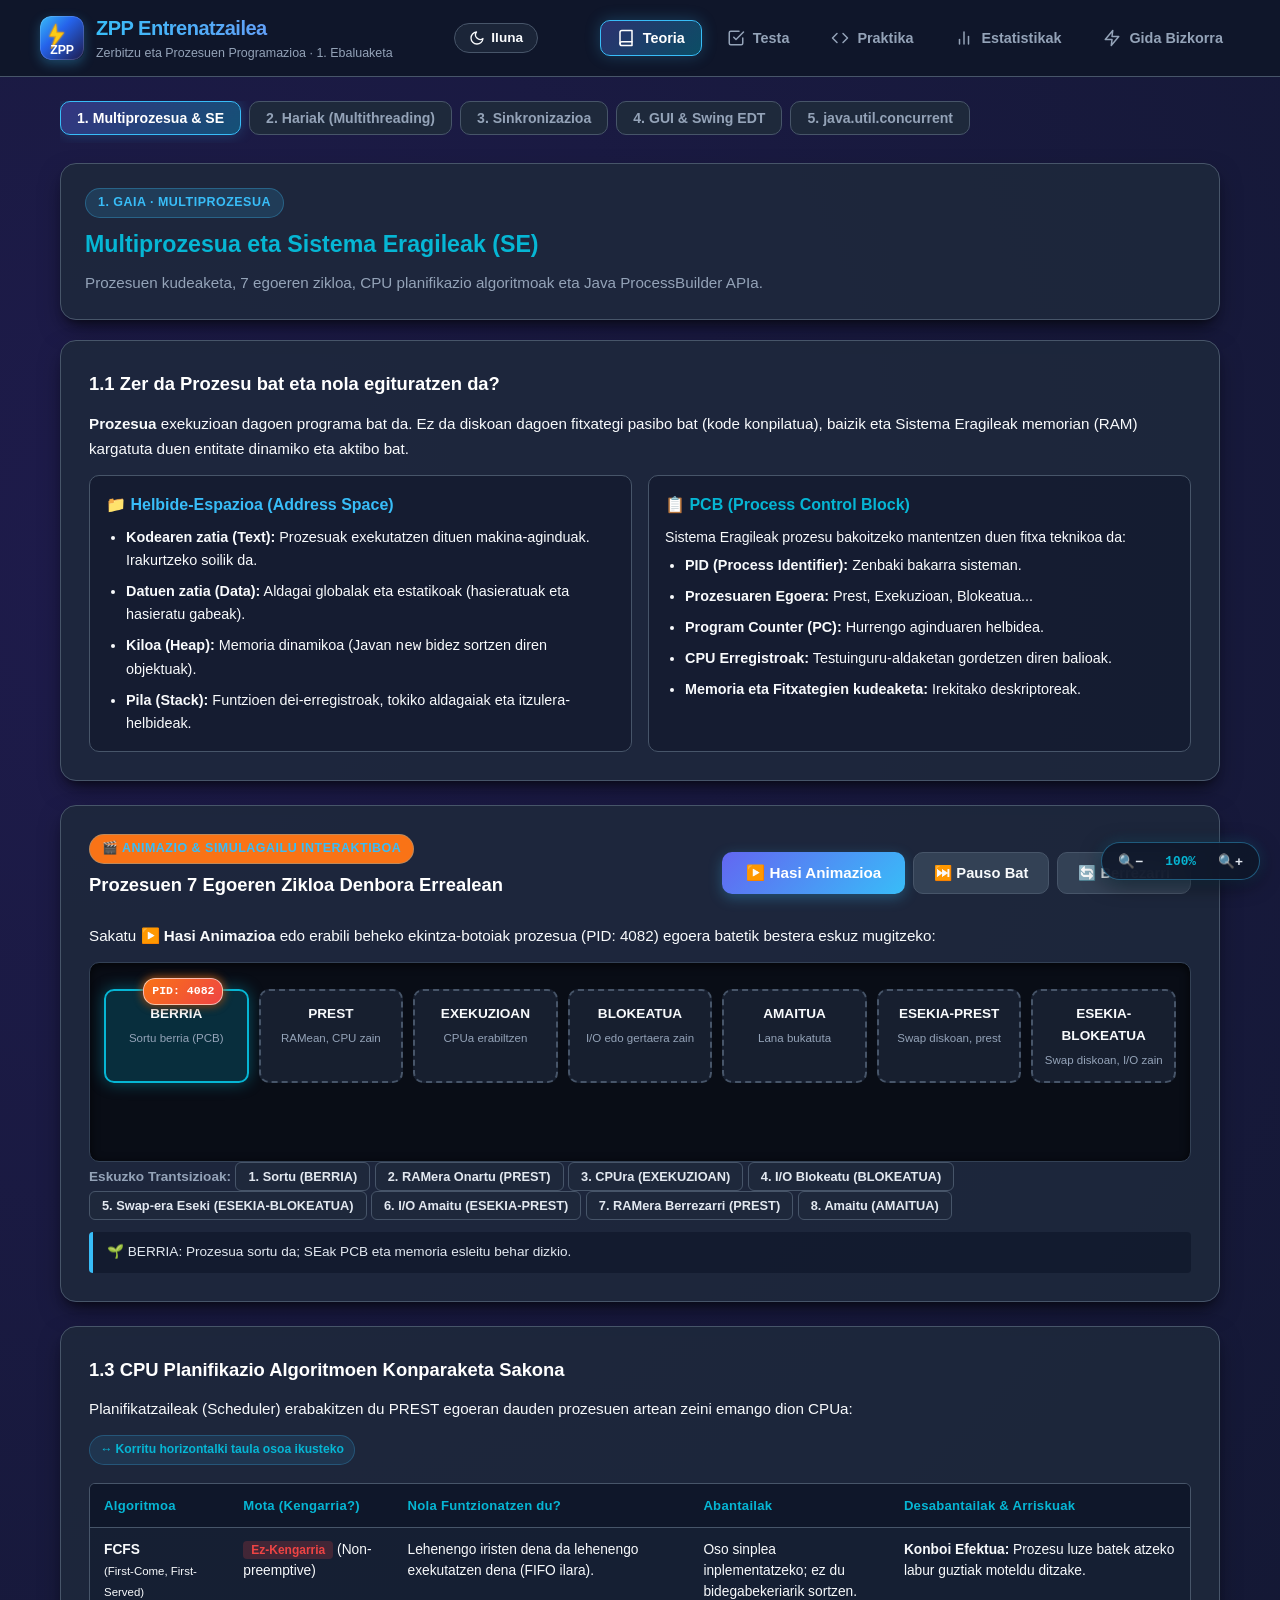
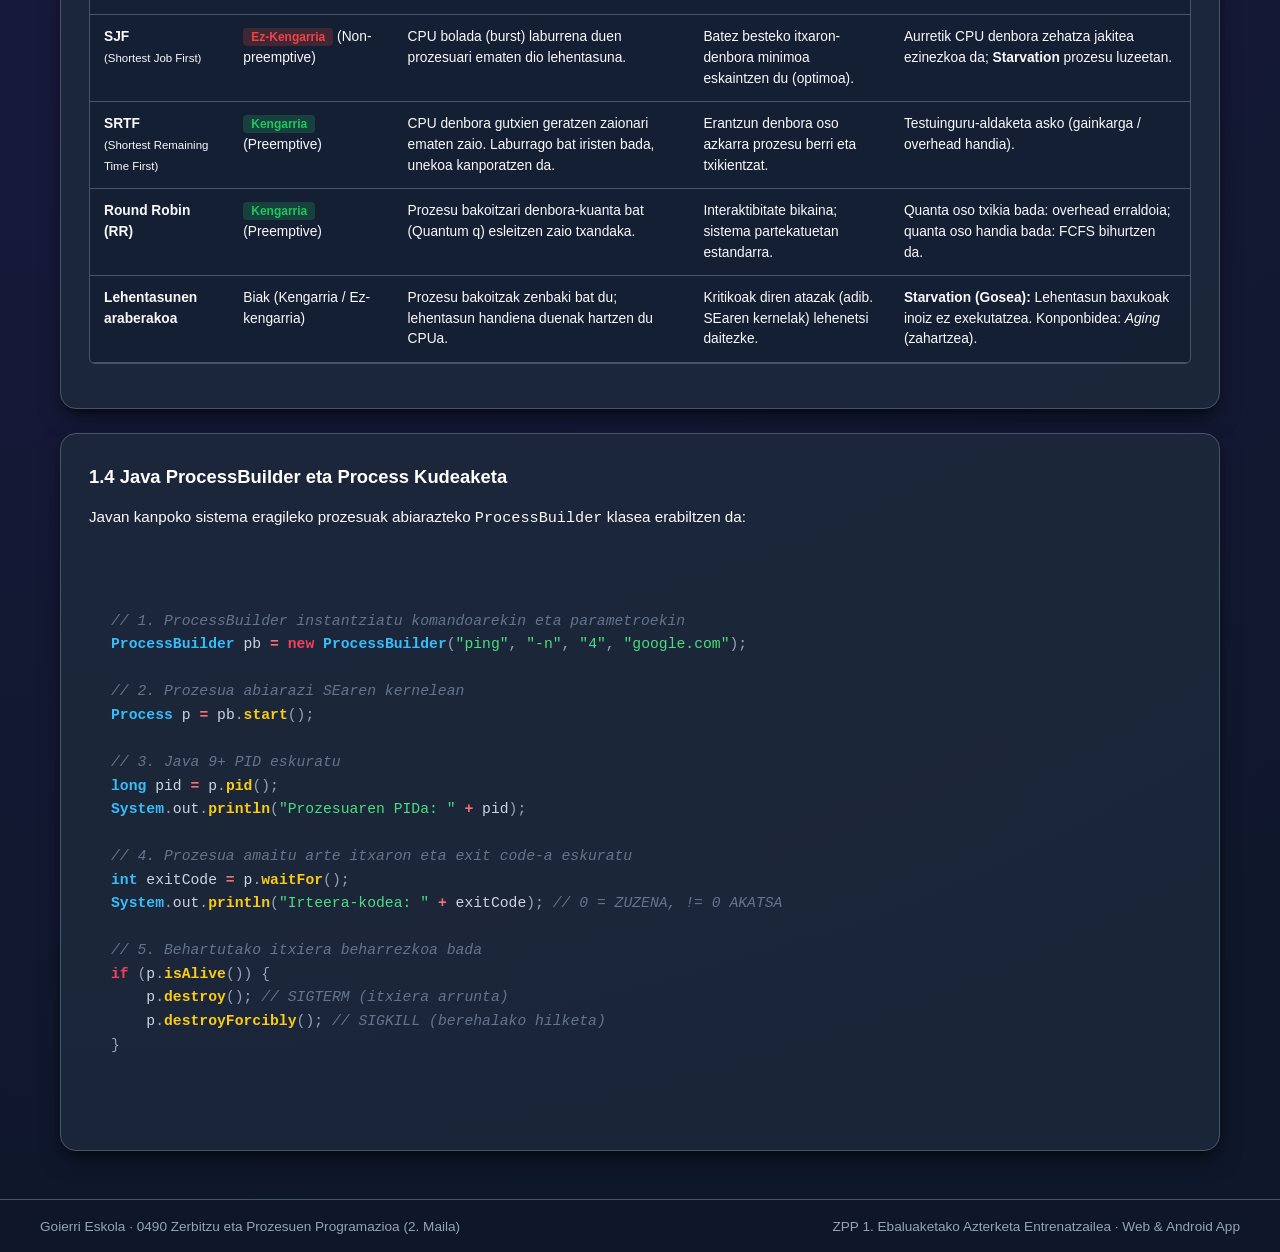
==== commit 674fcd5f: "Eguneraketak: Test galderen estiloa, praktika desplegablea kronologikoa, SVG ikonoak, eta simulagail" ====
--- a/zpp_entrenatzailea/app/index.html
+++ b/zpp_entrenatzailea/app/index.html
@@ -24,30 +24,30 @@
 
       <div class="header-right-tools">
         <button id="theme-toggle-btn" class="theme-toggle-btn" title="Aldatu Modu Argia / Iluna" aria-label="Modu Argia / Iluna">
-          <span id="theme-icon">🌙</span>
+          <span id="theme-icon"><svg class="theme-icon-svg" viewBox="0 0 24 24"><path d="M21 12.79A9 9 0 1 1 11.21 3 7 7 0 0 0 21 12.79z"></path></svg></span>
           <span id="theme-text" class="theme-label">Iluna</span>
         </button>
       </div>
 
       <nav id="main-nav">
         <button class="nav-btn active" data-target="teoria">
-          <span class="nav-icon">📖</span>
+          <span class="nav-icon"><svg class="nav-icon-svg" viewBox="0 0 24 24"><path d="M4 19.5A2.5 2.5 0 0 1 6.5 17H20"></path><path d="M6.5 2H20v20H6.5A2.5 2.5 0 0 1 4 19.5v-15A2.5 2.5 0 0 1 6.5 2z"></path></svg></span>
           <span class="nav-label">Teoria</span>
         </button>
         <button class="nav-btn" data-target="testa">
-          <span class="nav-icon">📝</span>
+          <span class="nav-icon"><svg class="nav-icon-svg" viewBox="0 0 24 24"><path d="M9 11l3 3L22 4"></path><path d="M21 12v7a2 2 0 0 1-2 2H5a2 2 0 0 1-2-2V5a2 2 0 0 1 2-2h11"></path></svg></span>
           <span class="nav-label">Testa</span>
         </button>
         <button class="nav-btn" data-target="praktika">
-          <span class="nav-icon">💻</span>
+          <span class="nav-icon"><svg class="nav-icon-svg" viewBox="0 0 24 24"><polyline points="16 18 22 12 16 6"></polyline><polyline points="8 6 2 12 8 18"></polyline></svg></span>
           <span class="nav-label">Praktika</span>
         </button>
         <button class="nav-btn" data-target="estatistikak">
-          <span class="nav-icon">📊</span>
+          <span class="nav-icon"><svg class="nav-icon-svg" viewBox="0 0 24 24"><line x1="18" y1="20" x2="18" y2="10"></line><line x1="12" y1="20" x2="12" y2="4"></line><line x1="6" y1="20" x2="6" y2="14"></line></svg></span>
           <span class="nav-label">Estatistikak</span>
         </button>
         <button class="nav-btn" data-target="laburpena">
-          <span class="nav-icon">⚡</span>
+          <span class="nav-icon"><svg class="nav-icon-svg" viewBox="0 0 24 24"><polygon points="13 2 3 14 12 14 11 22 21 10 12 10 13 2"></polygon></svg></span>
           <span class="nav-label">Gida Bizkorra</span>
         </button>
       </nav>
@@ -155,7 +155,27 @@
 
       <!-- 1. MODUA: KODEAREN AZALPENA (KLASEKO ATALAK) -->
       <div id="praktika-azalpenak-panel">
-        <div style="display:flex; gap:8px; margin-bottom:16px; flex-wrap:wrap;" id="azalpen-ariketak-list"></div>
+        <div class="ariketa-selector-box">
+          <div class="ariketa-selector-header">
+            <span class="ariketa-select-label">
+              <svg class="nav-icon-svg" viewBox="0 0 24 24" style="width:16px; height:16px;"><path d="M4 19.5A2.5 2.5 0 0 1 6.5 17H20"></path><path d="M6.5 2H20v20H6.5A2.5 2.5 0 0 1 4 19.5v-15A2.5 2.5 0 0 1 6.5 2z"></path></svg>
+              Hautatu Ariketa Praktikoa (Kronologikoki Ordenatuta):
+            </span>
+            <span id="ariketa-uneko-zenbakia" class="ariketa-counter-badge">1 / 12</span>
+          </div>
+          <div class="select-row">
+            <button class="btn-secondary nav-arrow-btn" id="btn-prev-azalpen" onclick="aurrekoAzalpenAriketa()" title="Aurreko ariketa">
+              <svg class="nav-icon-svg" viewBox="0 0 24 24"><polyline points="15 18 9 12 15 6"></polyline></svg>
+            </button>
+            <div class="select-wrapper">
+              <select id="azalpen-ariketa-select" class="ariketa-dropdown" onchange="erakutsiAzalpena(this.value)"></select>
+              <span class="select-arrow">▼</span>
+            </div>
+            <button class="btn-secondary nav-arrow-btn" id="btn-next-azalpen" onclick="hurrengoAzalpenAriketa()" title="Hurrengo ariketa">
+              <svg class="nav-icon-svg" viewBox="0 0 24 24"><polyline points="9 18 15 12 9 6"></polyline></svg>
+            </button>
+          </div>
+        </div>
 
         <div class="ide-window">
           <div class="ide-top-bar">
--- a/zpp_entrenatzailea/app/css/style.css
+++ b/zpp_entrenatzailea/app/css/style.css
@@ -33,13 +33,14 @@
   padding: 0;
 }
 
-html, body {
+html {
   overflow-x: hidden;
   width: 100%;
-  max-width: 100vw;
 }
 
 body {
+  overflow-x: hidden;
+  width: 100%;
   font-family: var(--font-sans);
   background: radial-gradient(circle at 10% 20%, #1e1b4b 0%, #0f172a 90%);
   color: var(--text-main);
@@ -279,40 +280,58 @@
   padding: 28px;
   margin-bottom: 24px;
   box-shadow: var(--shadow);
+  box-sizing: border-box;
+  max-width: 100%;
+  overflow-x: hidden;
+}
+
+.q-header {
+  display: flex;
+  justify-content: space-between;
+  align-items: center;
+  margin-bottom: 16px;
+  flex-wrap: wrap;
+  gap: 10px;
 }
 
 .q-badge {
-  display: inline-block;
+  display: inline-flex;
+  align-items: center;
+  gap: 6px;
   background: rgba(56, 189, 248, 0.15);
   color: var(--accent-blue);
   border: 1px solid rgba(56, 189, 248, 0.3);
   padding: 4px 12px;
   border-radius: 9999px;
   font-size: 0.78rem;
-  font-weight: 600;
-  margin-bottom: 12px;
+  font-weight: 700;
   text-transform: uppercase;
   letter-spacing: 0.5px;
 }
 
 .question-title {
-  font-size: 1.25rem;
+  font-size: 1.18rem;
   font-weight: 600;
   line-height: 1.6;
-  margin-bottom: 24px;
-  color: #fff;
+  margin-bottom: 22px;
+  color: var(--text-main);
+  text-align: left;
+  word-break: break-word;
 }
 
 /* Inline Code Highlighter */
 .inline-code {
+  display: inline-block;
+  vertical-align: baseline;
   background: rgba(56, 189, 248, 0.15);
   color: var(--accent-blue);
   border: 1px solid rgba(56, 189, 248, 0.35);
   padding: 2px 7px;
   border-radius: 4px;
   font-family: var(--font-mono);
-  font-size: 0.9em;
+  font-size: 0.88em;
   font-weight: 600;
+  margin: 0 2px;
 }
 
 .inline-code.kw {
@@ -1102,6 +1121,311 @@
   color: #0284c7;
 }
 
+/* Modu Argia: Galdera eta Test Elementuak */
+body.theme-light .question-title {
+  color: #0f172a !important;
+}
+
+body.theme-light .q-badge {
+  background: rgba(2, 132, 199, 0.12);
+  color: #0284c7;
+  border-color: rgba(2, 132, 199, 0.35);
+}
+
+body.theme-light .inline-code {
+  background: rgba(2, 132, 199, 0.12);
+  color: #0369a1;
+  border-color: rgba(2, 132, 199, 0.35);
+}
+
+body.theme-light .inline-code.kw {
+  background: rgba(225, 29, 72, 0.12);
+  color: #be123c;
+  border-color: rgba(225, 29, 72, 0.35);
+}
+
+body.theme-light .inline-code.fn {
+  background: rgba(217, 119, 6, 0.12);
+  color: #b45309;
+  border-color: rgba(217, 119, 6, 0.35);
+}
+
+body.theme-light .test-counter-text {
+  color: #475569;
+}
+
+body.theme-light .explanation-box {
+  background: #f8fafc;
+  border-color: #cbd5e1;
+  color: #1e293b;
+}
+
+body.theme-light .explanation-box.correct {
+  background: rgba(16, 185, 129, 0.12);
+  border-color: #10b981;
+  color: #065f46;
+}
+
+body.theme-light .explanation-box.wrong {
+  background: rgba(239, 68, 68, 0.12);
+  border-color: #ef4444;
+  color: #991b1b;
+}
+
+/* Modu Argia: Praktika eta Kodearen Azalpena */
+body.theme-light .ariketa-selector-box {
+  background: #ffffff;
+  border-color: #cbd5e1;
+  box-shadow: 0 4px 16px rgba(0, 0, 0, 0.05);
+}
+
+body.theme-light .ariketa-select-label {
+  color: #0284c7;
+}
+
+body.theme-light .ariketa-counter-badge {
+  background: rgba(2, 132, 199, 0.12);
+  color: #0284c7;
+  border-color: rgba(2, 132, 199, 0.3);
+}
+
+body.theme-light .ariketa-dropdown {
+  background: #f8fafc;
+  color: #0f172a;
+  border-color: #cbd5e1;
+}
+
+body.theme-light .concept-card {
+  background: #ffffff;
+  border-color: #cbd5e1;
+}
+
+body.theme-light .concept-title {
+  color: #0284c7;
+}
+
+body.theme-light .concept-body {
+  color: #1e293b;
+}
+
+body.theme-light .azalpen-galdera-card {
+  background: #f8fafc;
+  border-color: #cbd5e1;
+}
+
+body.theme-light .azalpen-galdera-title {
+  color: #0f172a;
+}
+
+body.theme-light .azalpen-galdera-body {
+  color: #475569;
+}
+
+/* Modu Argia: Simulagailuak eta Animazioak */
+body.theme-light .sim-screen {
+  background: #f8fafc;
+  border-color: #cbd5e1;
+  box-shadow: inset 0 2px 8px rgba(0, 0, 0, 0.04);
+}
+
+body.theme-light .sim-node {
+  background: #ffffff;
+  border-color: #cbd5e1;
+}
+
+body.theme-light .sim-node-title {
+  color: #0f172a;
+}
+
+body.theme-light .sim-node-sub {
+  color: #64748b;
+}
+
+body.theme-light .sim-node.active {
+  background: rgba(2, 132, 199, 0.12);
+  border-color: #0284c7;
+  box-shadow: 0 0 16px rgba(2, 132, 199, 0.3);
+}
+
+body.theme-light .sim-log-box {
+  background: #f1f5f9;
+  border-left-color: #0284c7;
+  color: #1e293b;
+}
+
+body.theme-light .btn-sim-action {
+  background: #f1f5f9;
+  color: #0f172a;
+  border-color: #cbd5e1;
+}
+
+body.theme-light .btn-sim-action:hover {
+  background: #e2e8f0;
+  border-color: #0284c7;
+  color: #0369a1;
+}
+
+body.theme-light .thread-track-bar {
+  background: #e2e8f0;
+  border-color: #cbd5e1;
+}
+
+body.theme-light .counter-box {
+  background: #ffffff;
+  border-color: #cbd5e1;
+}
+
+body.theme-light .counter-val {
+  color: #0284c7;
+}
+
+body.theme-light .dl-thread-card {
+  background: #ffffff;
+  border-color: #cbd5e1;
+}
+
+/* SVG ikono orokorrak */
+.nav-icon-svg {
+  width: 18px;
+  height: 18px;
+  stroke: currentColor;
+  stroke-width: 2;
+  stroke-linecap: round;
+  stroke-linejoin: round;
+  fill: none;
+  display: inline-block;
+  vertical-align: middle;
+}
+
+.theme-icon-svg {
+  width: 16px;
+  height: 16px;
+  stroke: currentColor;
+  stroke-width: 2;
+  stroke-linecap: round;
+  stroke-linejoin: round;
+  fill: none;
+  display: inline-block;
+  vertical-align: middle;
+}
+
+/* Praktika Selector: Desplegable eta Geziak */
+.ariketa-selector-box {
+  background: rgba(30, 41, 59, 0.7);
+  border: 1px solid var(--card-border);
+  border-radius: var(--radius-lg);
+  padding: 14px 16px;
+  margin-bottom: 20px;
+  box-shadow: 0 4px 14px rgba(0, 0, 0, 0.2);
+}
+
+.ariketa-selector-header {
+  display: flex;
+  justify-content: space-between;
+  align-items: center;
+  margin-bottom: 10px;
+  flex-wrap: wrap;
+  gap: 8px;
+}
+
+.ariketa-select-label {
+  display: flex;
+  align-items: center;
+  gap: 8px;
+  font-size: 0.88rem;
+  font-weight: 700;
+  color: var(--accent-cyan);
+  text-transform: uppercase;
+  letter-spacing: 0.5px;
+}
+
+.ariketa-counter-badge {
+  background: rgba(56, 189, 248, 0.15);
+  color: var(--accent-blue);
+  border: 1px solid rgba(56, 189, 248, 0.35);
+  padding: 2px 10px;
+  border-radius: 9999px;
+  font-size: 0.78rem;
+  font-family: var(--font-mono);
+  font-weight: 700;
+}
+
+.select-row {
+  display: flex;
+  gap: 8px;
+  align-items: center;
+  width: 100%;
+}
+
+.nav-arrow-btn {
+  padding: 10px 14px;
+  display: flex;
+  align-items: center;
+  justify-content: center;
+  border-radius: var(--radius-md);
+  flex-shrink: 0;
+  cursor: pointer;
+  transition: all 0.2s ease;
+}
+
+.select-wrapper {
+  position: relative;
+  flex: 1;
+}
+
+.ariketa-dropdown {
+  width: 100%;
+  appearance: none;
+  -webkit-appearance: none;
+  background: #0f172a;
+  color: #f8fafc;
+  border: 1px solid #334155;
+  border-radius: var(--radius-md);
+  padding: 11px 36px 11px 14px;
+  font-size: 0.95rem;
+  font-weight: 600;
+  cursor: pointer;
+  transition: border-color 0.2s ease, box-shadow 0.2s ease;
+}
+
+.ariketa-dropdown:focus {
+  outline: none;
+  border-color: var(--accent-cyan);
+  box-shadow: 0 0 0 3px rgba(6, 182, 212, 0.25);
+}
+
+.select-arrow {
+  position: absolute;
+  right: 12px;
+  top: 50%;
+  transform: translateY(-50%);
+  pointer-events: none;
+  color: var(--text-muted);
+  font-size: 0.75rem;
+}
+
+.azalpen-galdera-card {
+  background: rgba(15, 23, 42, 0.6);
+  border-radius: 8px;
+  padding: 14px;
+  margin-bottom: 10px;
+  border-left: 3px solid var(--accent-cyan);
+  border: 1px solid rgba(255, 255, 255, 0.05);
+  border-left: 3px solid var(--accent-cyan);
+}
+
+.azalpen-galdera-title {
+  font-weight: 700;
+  color: var(--text-main);
+  margin-bottom: 6px;
+}
+
+.azalpen-galdera-body {
+  color: var(--text-muted);
+  font-size: 0.9rem;
+  line-height: 1.5;
+}
+
 /* --------------------------------------------------------------------------
    QUESTION NAV PILLS & SINGLE CARD CONTROLS
    -------------------------------------------------------------------------- */
@@ -1301,23 +1625,99 @@
   gap: 8px;
 }
 
+/* RESPONSIVE TABLE WRAPPER WITH SMOOTH HORIZONTAL SCROLL */
+.table-responsive {
+  display: block;
+  width: 100%;
+  max-width: 100%;
+  overflow-x: auto !important;
+  -webkit-overflow-scrolling: touch;
+  margin: 10px 0 16px 0;
+  border-radius: var(--radius-sm);
+  border: 1px solid var(--card-border);
+  background: rgba(15, 23, 42, 0.45);
+  box-sizing: border-box;
+  scrollbar-width: thin;
+  scrollbar-color: var(--accent-cyan) rgba(15, 23, 42, 0.8);
+}
+
+.table-responsive::-webkit-scrollbar {
+  height: 8px;
+}
+
+.table-responsive::-webkit-scrollbar-track {
+  background: rgba(15, 23, 42, 0.8);
+  border-radius: 4px;
+}
+
+.table-responsive::-webkit-scrollbar-thumb {
+  background: var(--accent-cyan);
+  border-radius: 4px;
+}
+
+.table-scroll-hint {
+  display: inline-flex;
+  align-items: center;
+  gap: 6px;
+  font-size: 0.76rem;
+  color: var(--accent-cyan);
+  background: rgba(56, 189, 248, 0.1);
+  border: 1px solid rgba(56, 189, 248, 0.25);
+  padding: 4px 10px;
+  border-radius: 20px;
+  margin-bottom: 8px;
+  font-weight: 600;
+}
+
+body.theme-light .table-scroll-hint {
+  color: #0284c7;
+  background: rgba(2, 132, 199, 0.1);
+  border-color: rgba(2, 132, 199, 0.25);
+}
+
+body.theme-light .table-responsive {
+  background: #f8fafc;
+  border-color: #cbd5e1;
+  scrollbar-color: #2563eb #e2e8f0;
+}
+
+body.theme-light .table-responsive::-webkit-scrollbar-track {
+  background: #e2e8f0;
+}
+
+body.theme-light .table-responsive::-webkit-scrollbar-thumb {
+  background: #2563eb;
+}
+
 .teoria-table {
   width: 100%;
   border-collapse: collapse;
-  font-size: 0.88rem;
+  font-size: 0.86rem;
+  line-height: 1.5;
   text-align: left;
 }
 
 .teoria-table th, .teoria-table td {
   padding: 12px 14px;
   border-bottom: 1px solid var(--card-border);
+  vertical-align: top;
 }
 
 .teoria-table th {
-  background: rgba(15, 23, 42, 0.8);
+  background: rgba(15, 23, 42, 0.95);
   color: var(--accent-cyan);
   font-weight: 700;
   white-space: nowrap;
+  font-size: 0.82rem;
+  letter-spacing: 0.02em;
+}
+
+.teoria-table tbody tr:hover {
+  background: rgba(56, 189, 248, 0.05);
+}
+
+body.theme-light .teoria-table tbody tr:hover {
+  background: rgba(37, 99, 235, 0.04);
 }
 
 .badge-green {
@@ -1358,8 +1758,8 @@
 .sim-states-grid {
   display: grid;
   grid-template-columns: repeat(auto-fit, minmax(130px, 1fr));
-  gap: 10px;
-  padding: 20px;
+  gap: 16px 10px;
+  padding: 26px 14px 18px 14px;
 }
 
 .sim-node {
@@ -1399,10 +1799,16 @@
   color: #fff;
   font-family: var(--font-mono);
   font-weight: 800;
-  font-size: 0.8rem;
-  padding: 6px 12px;
-  border-radius: 20px;
-  box-shadow: 0 0 14px rgba(249, 115, 22, 0.8);
+  font-size: 0.72rem;
+  padding: 3px 8px;
+  border-radius: 12px;
+  box-shadow: 0 2px 8px rgba(0, 0, 0, 0.4), 0 0 10px rgba(249, 115, 22, 0.9);
+  border: 1px solid rgba(255, 255, 255, 0.6);
+  transition: all 0.5s cubic-bezier(0.34, 1.56, 0.64, 1);
+  pointer-events: none;
+  z-index: 10;
+  white-space: nowrap;
+}
   transition: all 0.6s cubic-bezier(0.34, 1.56, 0.64, 1);
   pointer-events: none;
   z-index: 10;
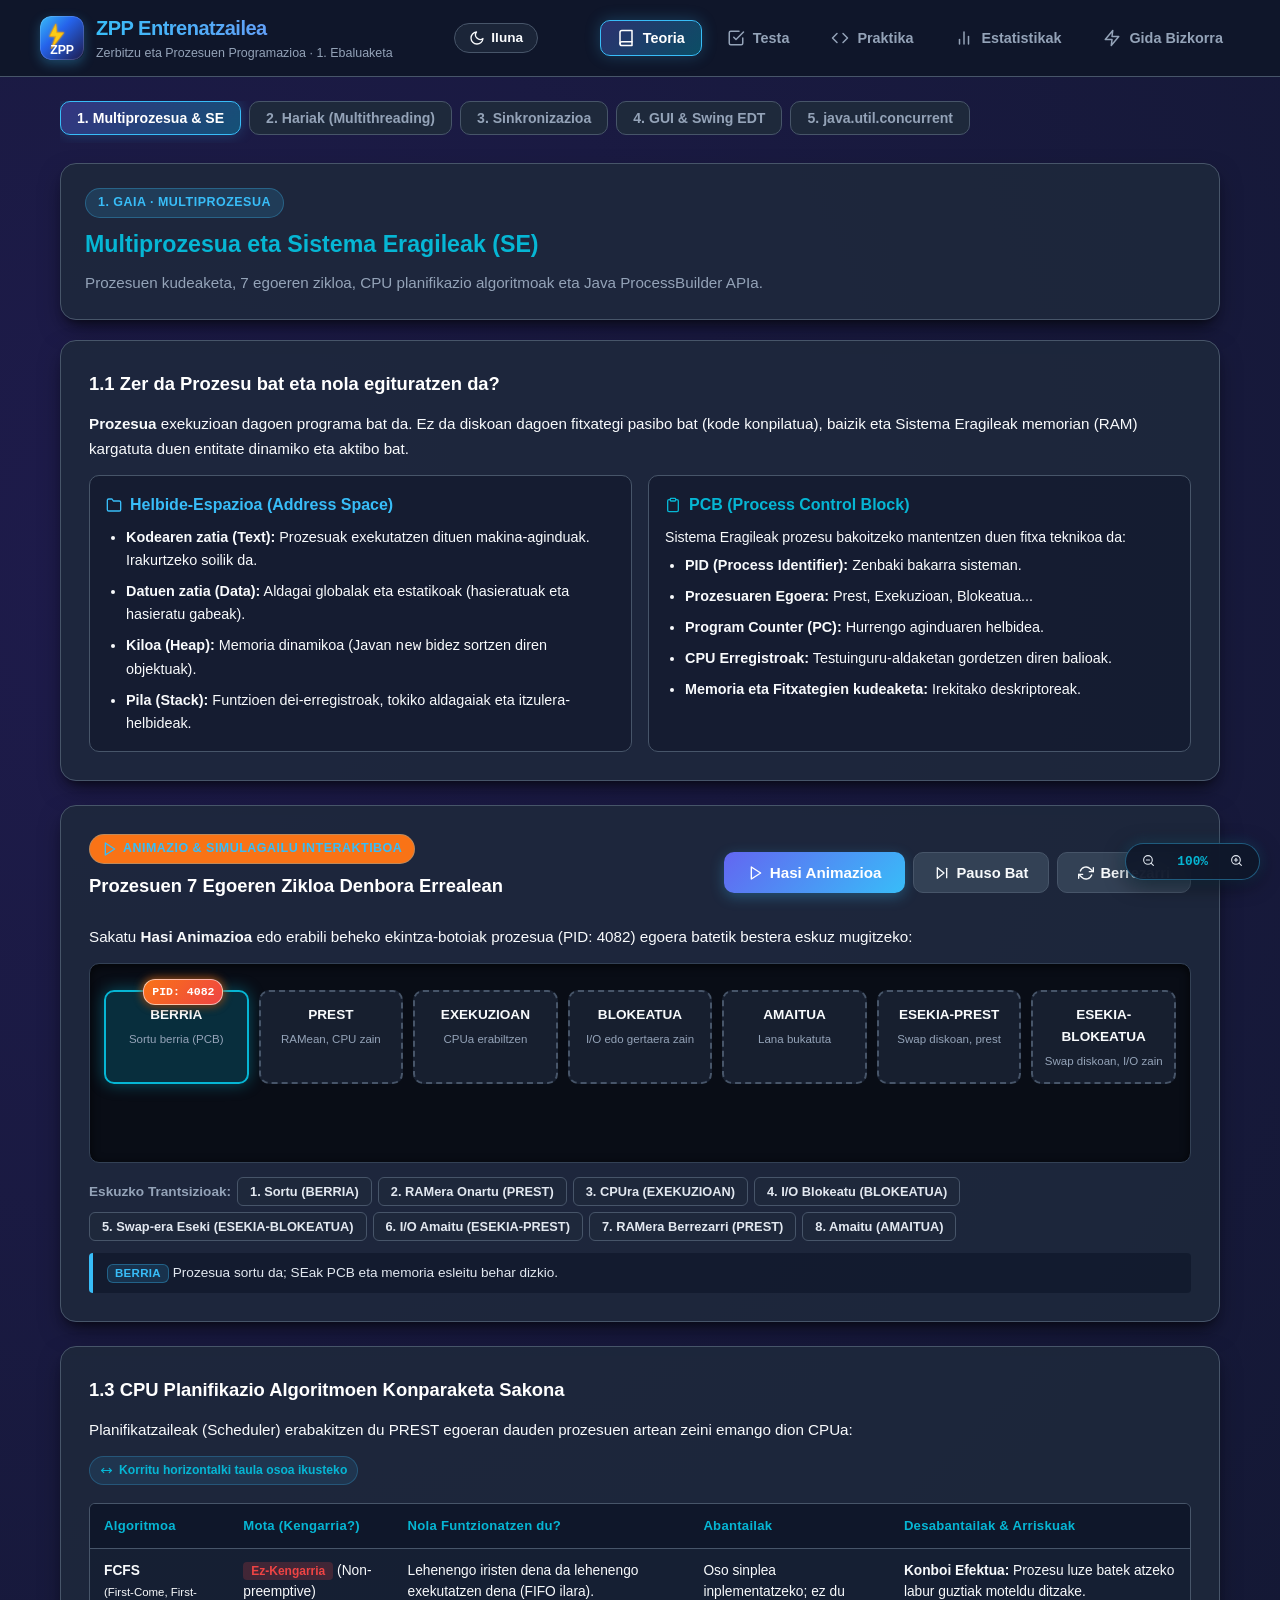
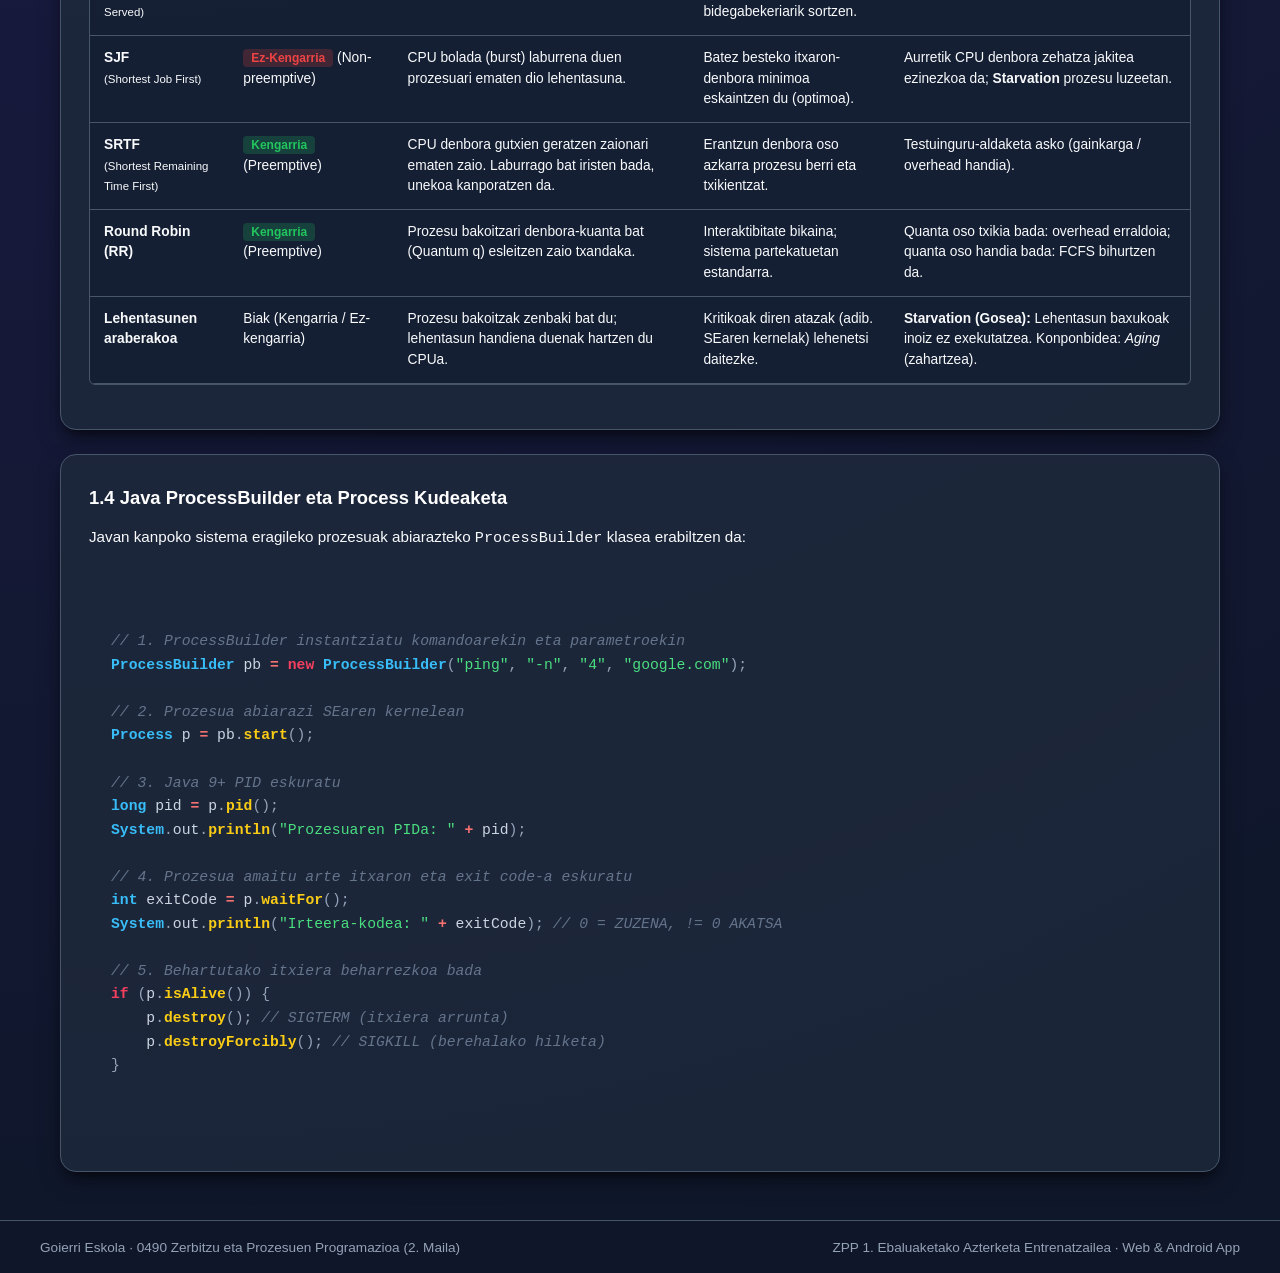
==== commit cb80ba9a: "UI hobekuntza: Emotikono guztiak SVG ikono profesional eta etiketa semantikoekin ordezkatu (web-app," ====
--- a/zpp_entrenatzailea/app/index.html
+++ b/zpp_entrenatzailea/app/index.html
@@ -69,7 +69,7 @@
       <!-- GOIKO KONTROL BARRA: TENPORIZADOREA ETA AURRERAPENA -->
       <div class="test-top-bar">
         <div class="timer-box">
-          <span class="timer-icon">⏱️</span>
+          <span class="timer-icon"><svg class="icon-svg" viewBox="0 0 24 24"><circle cx="12" cy="12" r="10"></circle><polyline points="12 6 12 12 16 14"></polyline></svg></span>
           <span id="timer-display" class="timer-value">20:00</span>
           <span style="font-size:0.75rem; color:var(--text-muted); text-transform:uppercase;">Geratzen da</span>
         </div>
@@ -83,8 +83,8 @@
         </div>
 
         <div style="display:flex; gap:8px;">
-          <button class="btn-secondary" onclick="eskatuTestaBerrezarri()" style="font-size:0.85rem; padding:8px 14px;">
-            🔀 Galdera Berriak Nahastu
+          <button class="btn-secondary" onclick="eskatuTestaBerrezarri()" style="font-size:0.85rem; padding:8px 14px; display:inline-flex; align-items:center; gap:6px;">
+            <svg class="icon-svg" viewBox="0 0 24 24"><polyline points="16 3 21 3 21 8"></polyline><line x1="4" y1="20" x2="21" y2="3"></line><polyline points="21 16 21 21 16 21"></polyline><line x1="15" y1="15" x2="21" y2="21"></line><line x1="4" y1="4" x2="9" y2="9"></line></svg> Galdera Berriak Nahastu
           </button>
         </div>
       </div>
@@ -122,17 +122,17 @@
         </div>
 
         <div style="margin-top:20px; display:flex; gap:12px; justify-content:center; flex-wrap:wrap;">
-          <button class="btn-primary" onclick="hasiTeoriaTesta()">
-            🔄 Test Berri Bat Egin (20 Galdera)
+          <button class="btn-primary" onclick="hasiTeoriaTesta()" style="display:inline-flex; align-items:center; gap:6px;">
+            <svg class="icon-svg" viewBox="0 0 24 24"><polyline points="23 4 23 10 17 10"></polyline><polyline points="1 20 1 14 7 14"></polyline><path d="M3.51 9a9 9 0 0 1 14.85-3.36L23 10M1 14l4.64 4.36A9 9 0 0 0 20.49 15"></path></svg> Test Berri Bat Egin (20 Galdera)
           </button>
-          <button id="btn-review-failed" class="btn-secondary" onclick="birpasatuOkerrak()" style="border-color:var(--accent-red); color:var(--accent-red); display:none;">
-            🎯 Birpasatu Huts Egindakoak Soilik (<span id="failed-count-btn">0</span>)
+          <button id="btn-review-failed" class="btn-secondary" onclick="birpasatuOkerrak()" style="border-color:var(--accent-red); color:var(--accent-red); display:none; align-items:center; gap:6px;">
+            <svg class="icon-svg" viewBox="0 0 24 24"><circle cx="12" cy="12" r="10"></circle><circle cx="12" cy="12" r="6"></circle><circle cx="12" cy="12" r="2"></circle></svg> Birpasatu Huts Egindakoak Soilik (<span id="failed-count-btn">0</span>)
           </button>
-          <button class="btn-secondary" onclick="toggleTestAllReviewView()" id="btn-toggle-all-review">
-            📋 Ikusi Zerrenda Osoa (Guztiak Batera)
+          <button class="btn-secondary" onclick="toggleTestAllReviewView()" id="btn-toggle-all-review" style="display:inline-flex; align-items:center; gap:6px;">
+            <svg class="icon-svg" viewBox="0 0 24 24"><path d="M16 4h2a2 2 0 0 1 2 2v14a2 2 0 0 1-2 2H6a2 2 0 0 1-2-2V6a2 2 0 0 1 2-2h2"></path><rect x="8" y="2" width="8" height="4" rx="1" ry="1"></rect></svg> Ikusi Zerrenda Osoa (Guztiak Batera)
           </button>
-          <button class="btn-secondary" onclick="aldatuTab('estatistikak')">
-            📊 Ikusi Estatistika Panela
+          <button class="btn-secondary" onclick="aldatuTab('estatistikak')" style="display:inline-flex; align-items:center; gap:6px;">
+            <svg class="icon-svg" viewBox="0 0 24 24"><line x1="18" y1="20" x2="18" y2="10"></line><line x1="12" y1="20" x2="12" y2="4"></line><line x1="6" y1="20" x2="6" y2="14"></line></svg> Ikusi Estatistika Panela
           </button>
         </div>
       </div>
@@ -147,10 +147,10 @@
     <!-- TAB 2: ZATI PRAKTIKOA (4 AZTERKETA MODUAK) -->
     <section id="tab-praktika" class="tab-content">
       <div class="sub-nav">
-        <button class="sub-nav-btn active" data-mode="azalpenak">📖 Kodearen Azalpena</button>
-        <button class="sub-nav-btn" data-mode="betetzeak">🧩 Hutsuneak Bete</button>
-        <button class="sub-nav-btn" data-mode="zuzenketak">🐛 Akatsak Zuzendu</button>
-        <button class="sub-nav-btn" data-mode="idazteak">✍️ Kode Zatia Idatzi</button>
+        <button class="sub-nav-btn active" data-mode="azalpenak" style="display:inline-flex; align-items:center; gap:6px;"><svg class="icon-svg" viewBox="0 0 24 24"><path d="M2 3h6a4 4 0 0 1 4 4v14a3 3 0 0 0-3-3H2z"></path><path d="M22 3h-6a4 4 0 0 0-4 4v14a3 3 0 0 1 3-3h7z"></path></svg> Kodearen Azalpena</button>
+        <button class="sub-nav-btn" data-mode="betetzeak" style="display:inline-flex; align-items:center; gap:6px;"><svg class="icon-svg" viewBox="0 0 24 24"><path d="M19.439 7.85c0-1.571-1.275-2.85-2.85-2.85h-2.18A4.002 4.002 0 0 0 10.5 2a4.002 4.002 0 0 0-3.909 3H4.41c-1.575 0-2.85 1.279-2.85 2.85v2.18A4.002 4.002 0 0 0 4.5 13.94a4.002 4.002 0 0 0-2.94 3.909v2.18c0 1.571 1.275 2.85 2.85 2.85h2.18A4.002 4.002 0 0 0 10.5 20a4.002 4.002 0 0 0 3.909-3h2.18c1.575 0 2.85-1.279 2.85-2.85v-2.18A4.002 4.002 0 0 0 16.5 8.06a4.002 4.002 0 0 0 2.939-3.909V7.85z"></path></svg> Hutsuneak Bete</button>
+        <button class="sub-nav-btn" data-mode="zuzenketak" style="display:inline-flex; align-items:center; gap:6px;"><svg class="icon-svg" viewBox="0 0 24 24"><path d="M14.7 6.3a1 1 0 0 0 0 1.4l1.6 1.6a1 1 0 0 0 1.4 0l3.77-3.77a6 6 0 0 1-7.94 7.94l-6.91 6.91a2.12 2.12 0 0 1-3-3l6.91-6.91a6 6 0 0 1 7.94-7.94l-3.76 3.76z"></path></svg> Akatsak Zuzendu</button>
+        <button class="sub-nav-btn" data-mode="idazteak" style="display:inline-flex; align-items:center; gap:6px;"><svg class="icon-svg" viewBox="0 0 24 24"><path d="M12 20h9"></path><path d="M16.5 3.5a2.121 2.121 0 0 1 3 3L7 19l-4 1 1-4L16.5 3.5z"></path></svg> Kode Zatia Idatzi</button>
       </div>
 
       <!-- 1. MODUA: KODEAREN AZALPENA (KLASEKO ATALAK) -->
@@ -185,7 +185,7 @@
               <span class="ide-dot green"></span>
             </div>
             <div class="ide-filename">
-              <span>📄</span>
+              <span style="display:inline-flex; align-items:center;"><svg class="icon-svg" viewBox="0 0 24 24"><path d="M14 2H6a2 2 0 0 0-2 2v16a2 2 0 0 0 2 2h12a2 2 0 0 0 2-2V8z"></path><polyline points="14 2 14 8 20 8"></polyline><line x1="16" y1="13" x2="8" y2="13"></line><line x1="16" y1="17" x2="8" y2="17"></line></svg></span>
               <span id="ide-filename-display">Fitxategia.java</span>
             </div>
             <div style="font-size:0.75rem; color:#64748b; font-family:var(--font-mono);">Java 17 / UTF-8</div>
@@ -197,10 +197,10 @@
           <h3 id="azalpen-titulua" style="color:var(--accent-cyan); margin-bottom:6px;">Ariketaren Izenburua</h3>
           <p id="azalpen-deskribapena" style="color:var(--text-muted); margin-bottom:16px;"></p>
           
-          <h4 style="color:#fff; margin-bottom:12px;">🔑 Funtsezko Kontzeptuak eta Mekanismoak:</h4>
+          <h4 style="color:#fff; margin-bottom:12px; display:flex; align-items:center; gap:8px;"><svg class="icon-svg" style="color:var(--accent-yellow);" viewBox="0 0 24 24"><circle cx="7.5" cy="15.5" r="5.5"></circle><path d="M21 2l-9.6 9.6"></path><path d="M15.5 7.5l3 3L22 7l-3-3"></path></svg> Funtsezko Kontzeptuak eta Mekanismoak:</h4>
           <div id="azalpen-kontzeptuak-list"></div>
 
-          <h4 style="color:#fff; margin:20px 0 12px;">❓ Azterketako Balizko Galderak eta Arrazoiketak:</h4>
+          <h4 style="color:#fff; margin:20px 0 12px; display:flex; align-items:center; gap:8px;"><svg class="icon-svg" style="color:var(--accent-cyan);" viewBox="0 0 24 24"><circle cx="12" cy="12" r="10"></circle><path d="M9.09 9a3 3 0 0 1 5.83 1c0 2-3 3-3 3"></path><line x1="12" y1="17" x2="12.01" y2="17"></line></svg> Azterketako Balizko Galderak eta Arrazoiketak:</h4>
           <div id="azalpen-galderak-list"></div>
         </div>
       </div>
@@ -253,7 +253,7 @@
                 <span class="ide-dot yellow"></span>
                 <span class="ide-dot green"></span>
               </div>
-              <div class="ide-filename"><span>⚠️ Akatsa duen kode zatia:</span></div>
+              <div class="ide-filename"><span style="display:inline-flex; align-items:center; gap:6px;"><svg class="icon-svg" style="color:var(--accent-red);" viewBox="0 0 24 24"><path d="M10.29 3.86L1.82 18a2 2 0 0 0 1.71 3h16.94a2 2 0 0 0 1.71-3L13.71 3.86a2 2 0 0 0-3.42 0z"></path><line x1="12" y1="9" x2="12" y2="13"></line><line x1="12" y1="17" x2="12.01" y2="17"></line></svg> Akatsa duen kode zatia:</span></div>
               <div></div>
             </div>
             <div class="code-container" id="bug-code-display"></div>
@@ -278,8 +278,8 @@
           <p id="write-argibidea" style="color:var(--text-muted); margin-bottom:18px;"></p>
 
           <div style="margin-bottom:16px;">
-            <label style="display:block; margin-bottom:8px; font-weight:600; color:var(--accent-cyan); font-size:0.9rem;">
-              ✍️ Idatzi zure kode soluzioa hemen:
+            <label style="display:flex; align-items:center; gap:6px; margin-bottom:8px; font-weight:600; color:var(--accent-cyan); font-size:0.9rem;">
+              <svg class="icon-svg" viewBox="0 0 24 24"><path d="M12 20h9"></path><path d="M16.5 3.5a2.121 2.121 0 0 1 3 3L7 19l-4 1 1-4L16.5 3.5z"></path></svg> Idatzi zure kode soluzioa hemen:
             </label>
             <textarea id="write-user-input" class="code-textarea" rows="8" placeholder="// Idatzi hemen zure Java kodea... (adibidez: synchronized, Thread, ProcessBuilder, etab.)"></textarea>
           </div>
@@ -299,13 +299,13 @@
     <section id="tab-estatistikak" class="tab-content">
       <div style="margin-bottom:20px; display:flex; justify-content:space-between; align-items:center; flex-wrap:wrap; gap:12px;">
         <div>
-          <h2 style="color:var(--accent-cyan); margin-bottom:4px;">📊 Zure Entrenamenduaren Egoera eta Puntuazioa</h2>
+          <h2 style="color:var(--accent-cyan); margin-bottom:4px; display:flex; align-items:center; gap:8px;"><svg class="icon-svg-lg" viewBox="0 0 24 24"><line x1="18" y1="20" x2="18" y2="10"></line><line x1="12" y1="20" x2="12" y2="4"></line><line x1="6" y1="20" x2="6" y2="14"></line></svg> Zure Entrenamenduaren Egoera eta Puntuazioa</h2>
           <p style="color:var(--text-muted); font-size:0.9rem;">
             Aztertu zure aurrerapena, asmatze-tasak eta indartu beharreko puntu ahulak azterketa bikain gainditzeko.
           </p>
         </div>
-        <button class="btn-secondary" onclick="garbituEstatistikak()" style="font-size:0.8rem; padding:6px 12px;">
-          🗑️ Datuak Berrezarri
+        <button class="btn-secondary" onclick="garbituEstatistikak()" style="font-size:0.8rem; padding:6px 12px; display:inline-flex; align-items:center; gap:6px;">
+          <svg class="icon-svg" viewBox="0 0 24 24"><polyline points="3 6 5 6 21 6"></polyline><path d="M19 6v14a2 2 0 0 1-2 2H7a2 2 0 0 1-2-2V6m3 0V4a2 2 0 0 1 2-2h4a2 2 0 0 1 2 2v2"></path></svg> Datuak Berrezarri
         </button>
       </div>
 
@@ -350,7 +350,7 @@
       <!-- GAIAREN ARABERAKO ARRAKASTA ETA PUNTU AHULAK -->
       <div class="question-card" style="margin-bottom:20px;">
         <h3 style="color:#fff; margin-bottom:12px; display:flex; align-items:center; gap:8px;">
-          <span>🎯</span>
+          <span><svg class="icon-svg-lg" style="color:var(--accent-cyan);" viewBox="0 0 24 24"><circle cx="12" cy="12" r="10"></circle><circle cx="12" cy="12" r="6"></circle><circle cx="12" cy="12" r="2"></circle></svg></span>
           <span>Gaien Araberako Asmatze Tasa (Puntu Ahulak detektatzeko)</span>
         </h3>
         <p style="color:var(--text-muted); font-size:0.88rem; margin-bottom:16px;">
@@ -362,7 +362,7 @@
       <!-- PRAKTIKA MODUEN AURRERAPENA -->
       <div class="question-card">
         <h3 style="color:#fff; margin-bottom:12px; display:flex; align-items:center; gap:8px;">
-          <span>💻</span>
+          <span><svg class="icon-svg-lg" style="color:var(--accent-indigo);" viewBox="0 0 24 24"><rect x="2" y="3" width="20" height="14" rx="2" ry="2"></rect><line x1="8" y1="21" x2="16" y2="21"></line><line x1="12" y1="17" x2="12" y2="21"></line></svg></span>
           <span>Zati Praktikoaren Aurrerapena (4 Moduak)</span>
         </h3>
         <div id="stat-practical-breakdown" style="display:grid; grid-template-columns:repeat(auto-fit, minmax(220px, 1fr)); gap:14px;"></div>
@@ -388,7 +388,7 @@
        ========================================================================= -->
   <div id="confirm-modal-overlay" class="modal-overlay">
     <div class="modal-box">
-      <h3 id="modal-title-text" class="modal-title">⚠️ Testa martxan dago</h3>
+      <h3 id="modal-title-text" class="modal-title" style="display:flex; align-items:center; gap:8px;"><svg class="icon-svg" style="color:var(--accent-yellow);" viewBox="0 0 24 24"><path d="M10.29 3.86L1.82 18a2 2 0 0 0 1.71 3h16.94a2 2 0 0 0 1.71-3L13.71 3.86a2 2 0 0 0-3.42 0z"></path><line x1="12" y1="9" x2="12" y2="13"></line><line x1="12" y1="17" x2="12.01" y2="17"></line></svg> Testa martxan dago</h3>
       <p id="modal-message-text" class="modal-msg">Ziur zaude?</p>
       <div class="modal-actions">
         <button id="modal-btn-cancel" class="btn-secondary">Utzi (Jarraitu Testarekin)</button>
@@ -409,9 +409,9 @@
 
   <!-- ZOOM KONTROLAK (PANTALIA GUZTIETARAKO ZOOM-A) -->
   <div class="zoom-floating-widget" id="zoom-widget">
-    <button class="zoom-btn" id="zoom-out-btn" title="Txikitu Zoom-a (Zoom -)" aria-label="Txikitu">🔍−</button>
+    <button class="zoom-btn" id="zoom-out-btn" title="Txikitu Zoom-a (Zoom -)" aria-label="Txikitu"><svg class="icon-svg-sm" viewBox="0 0 24 24"><circle cx="11" cy="11" r="8"></circle><line x1="21" y1="21" x2="16.65" y2="16.65"></line><line x1="8" y1="11" x2="14" y2="11"></line></svg></button>
     <button class="zoom-btn zoom-indicator" id="zoom-reset-btn" title="Leheneratu (100%)" aria-label="100%">100%</button>
-    <button class="zoom-btn" id="zoom-in-btn" title="Handitu Zoom-a (Zoom +)" aria-label="Handitu">🔍+</button>
+    <button class="zoom-btn" id="zoom-in-btn" title="Handitu Zoom-a (Zoom +)" aria-label="Handitu"><svg class="icon-svg-sm" viewBox="0 0 24 24"><circle cx="11" cy="11" r="8"></circle><line x1="21" y1="21" x2="16.65" y2="16.65"></line><line x1="11" y1="8" x2="11" y2="14"></line><line x1="8" y1="11" x2="14" y2="11"></line></svg></button>
   </div>
 
   <!-- SCRIPT-AK -->
--- a/zpp_entrenatzailea/app/css/style.css
+++ b/zpp_entrenatzailea/app/css/style.css
@@ -1309,6 +1309,84 @@
   vertical-align: middle;
 }
 
+.icon-svg {
+  width: 16px;
+  height: 16px;
+  stroke: currentColor;
+  stroke-width: 2;
+  stroke-linecap: round;
+  stroke-linejoin: round;
+  fill: none;
+  display: inline-block;
+  vertical-align: -0.15em;
+}
+
+.icon-svg-sm {
+  width: 13px;
+  height: 13px;
+  stroke: currentColor;
+  stroke-width: 2;
+  stroke-linecap: round;
+  stroke-linejoin: round;
+  fill: none;
+  display: inline-block;
+  vertical-align: -0.1em;
+}
+
+.icon-svg-lg {
+  width: 20px;
+  height: 20px;
+  stroke: currentColor;
+  stroke-width: 2;
+  stroke-linecap: round;
+  stroke-linejoin: round;
+  fill: none;
+  display: inline-block;
+  vertical-align: -0.2em;
+}
+
+.icon-svg-fill {
+  fill: currentColor;
+  stroke: none;
+}
+
+.badge-status {
+  display: inline-flex;
+  align-items: center;
+  gap: 5px;
+  font-size: 0.72rem;
+  font-weight: 700;
+  padding: 2px 7px;
+  border-radius: 6px;
+  line-height: 1.2;
+  letter-spacing: 0.3px;
+  vertical-align: middle;
+}
+
+.badge-status.info {
+  background: rgba(56, 189, 248, 0.15);
+  color: var(--accent-blue);
+  border: 1px solid rgba(56, 189, 248, 0.35);
+}
+
+.badge-status.success {
+  background: rgba(34, 197, 94, 0.15);
+  color: var(--accent-green);
+  border: 1px solid rgba(34, 197, 94, 0.35);
+}
+
+.badge-status.warn {
+  background: rgba(234, 179, 8, 0.15);
+  color: var(--accent-yellow);
+  border: 1px solid rgba(234, 179, 8, 0.35);
+}
+
+.badge-status.error {
+  background: rgba(239, 68, 68, 0.15);
+  color: var(--accent-red);
+  border: 1px solid rgba(239, 68, 68, 0.35);
+}
+
 /* Praktika Selector: Desplegable eta Geziak */
 .ariketa-selector-box {
   background: rgba(30, 41, 59, 0.7);
@@ -1809,10 +1887,6 @@
   z-index: 10;
   white-space: nowrap;
 }
-  transition: all 0.6s cubic-bezier(0.34, 1.56, 0.64, 1);
-  pointer-events: none;
-  z-index: 10;
-}
 
 .sim-actions-bar {
   display: flex;
